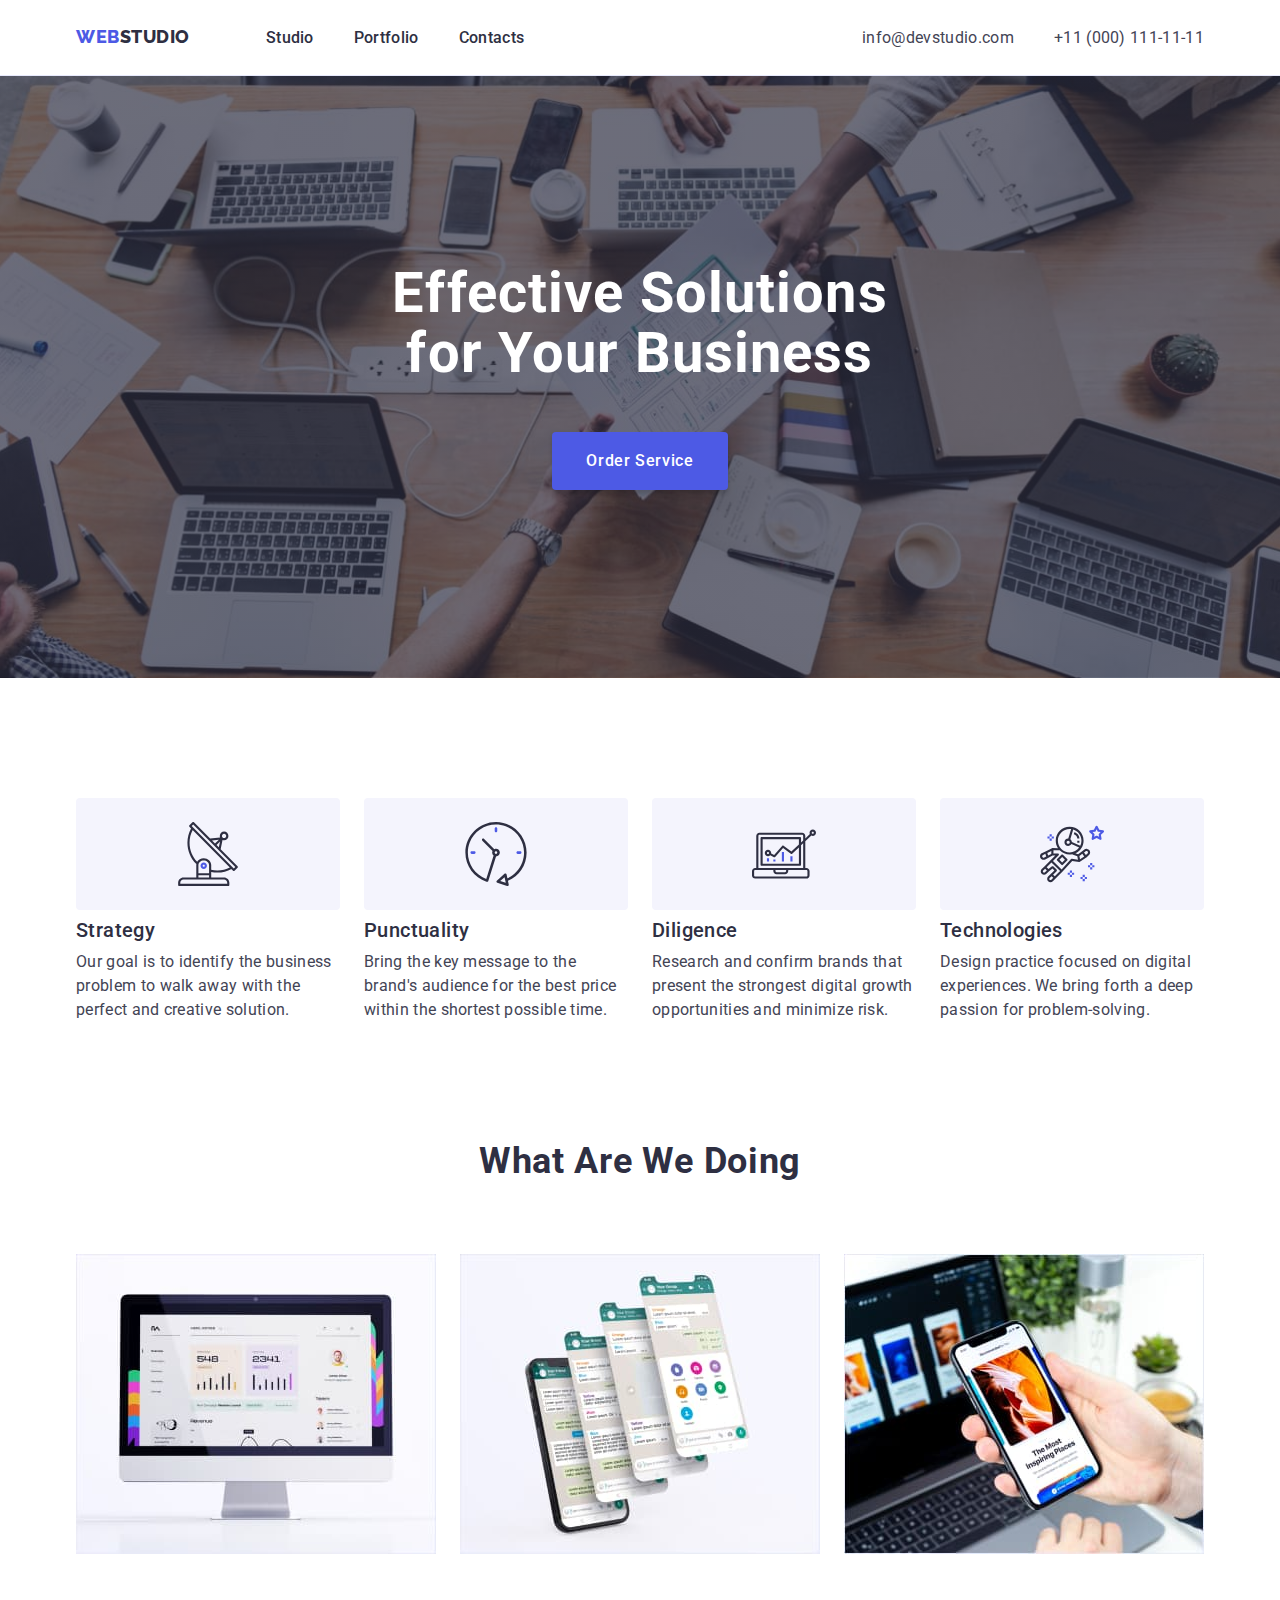
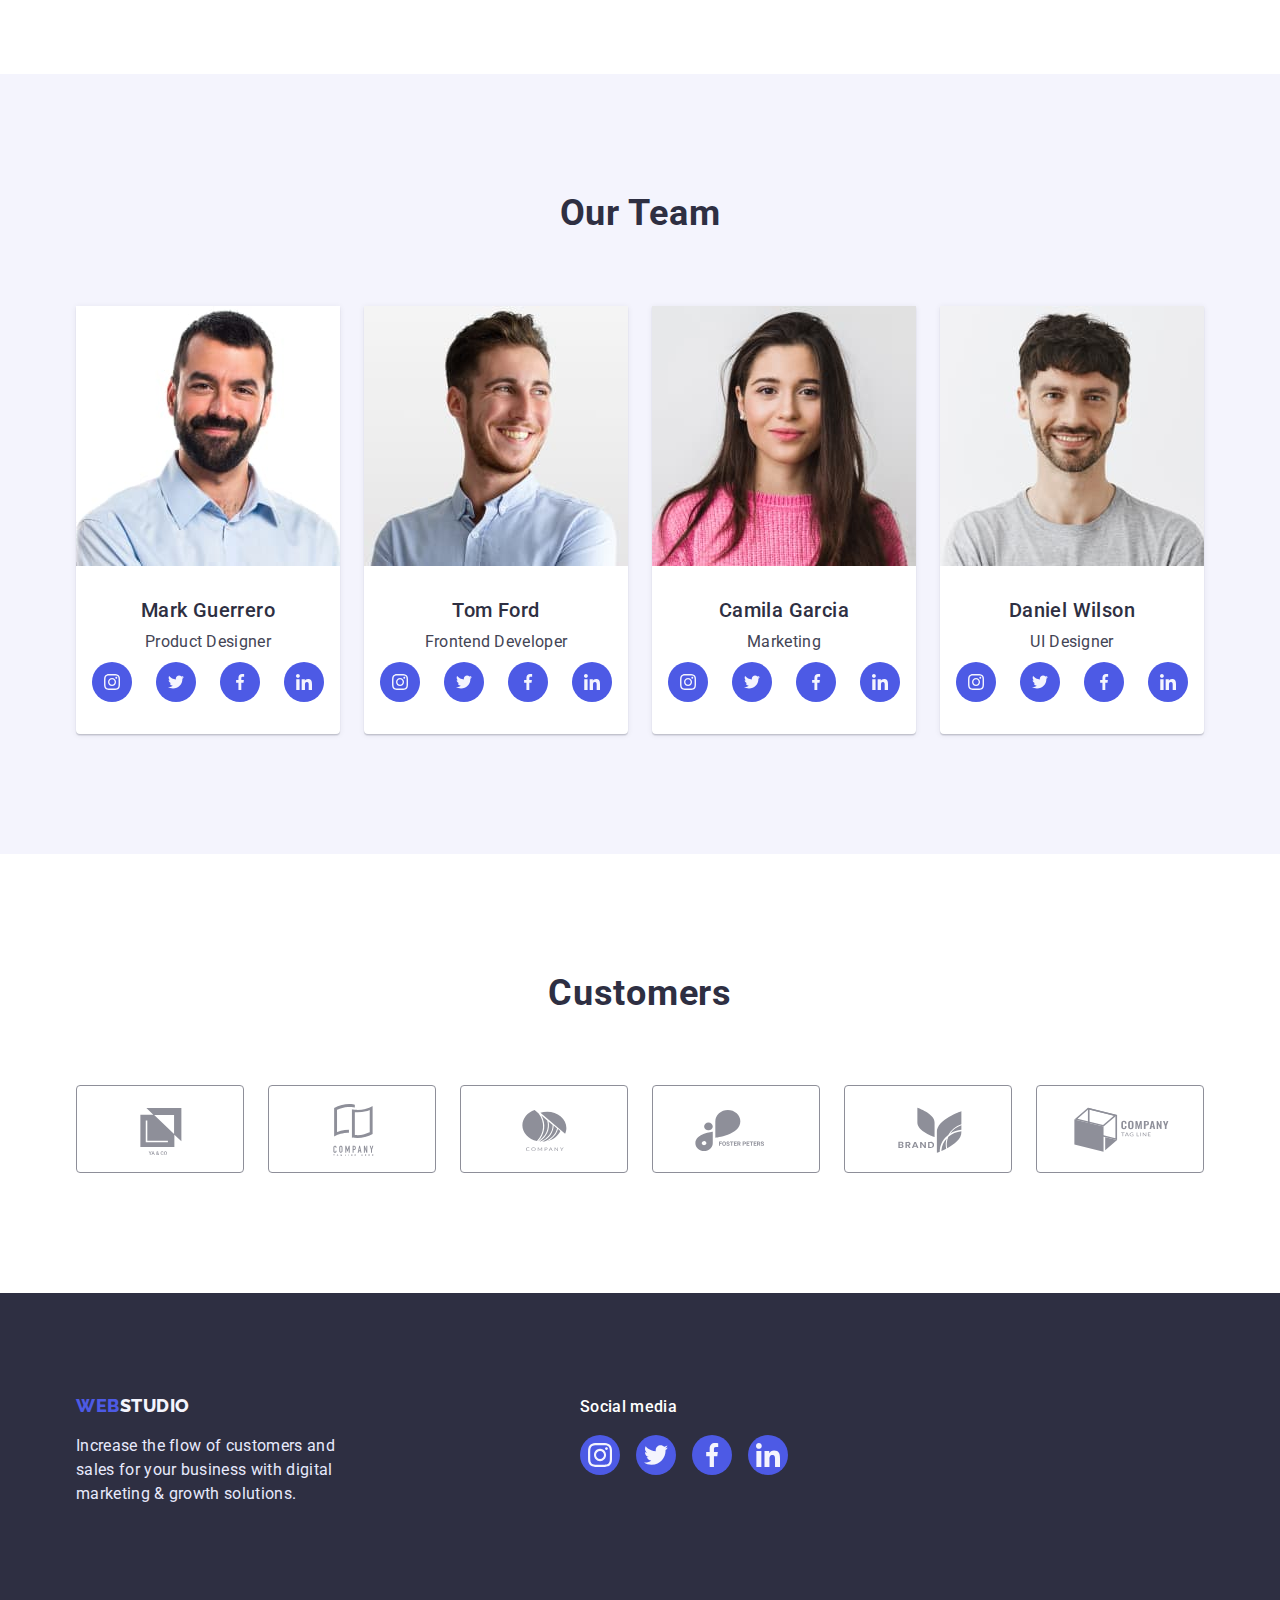
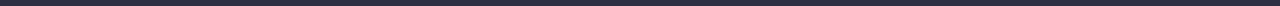
==== index.html @ 76aab084 "hw5" ====
<!DOCTYPE html>
<html lang="en">
  <head>
    <meta charset="UTF-8" />
    <meta http-equiv="X-UA-Compatible" content="IE=edge" />
    <meta name="viewport" content="width=device-width, initial-scale=1.0" />
    <title>WebStudio</title>
    <link rel="preconnect" href="https://fonts.googleapis.com" />
    <link rel="preconnect" href="https://fonts.gstatic.com" crossorigin />
    <link
      href="https://fonts.googleapis.com/css2?family=Raleway:wght@800&family=Roboto:wght@400;500;700&display=swap"
      rel="stylesheet"
    />
    <link
      rel="stylesheet"
      href="https://cdn.jsdelivr.net/npm/modern-normalize@1.1.0/modern-normalize.css"
    />
    <link rel="stylesheet" href="./css/styles.css" />
  </head>
  <body>
    <!--HEADER-->

    <header class="page-header">
      <div class="container page-header-container">
        <nav class="navigation">
          <a class="logo logo-header link" href="./index.html"
            >WEB<span class="header-part-word">Studio</span>
          </a>
          <ul class="menu list">
            <li class="menu-item">
              <a class="menu-link link" href="./index.html">Studio</a>
            </li>
            <li class="menu-item">
              <a class="menu-link link" href="./portfolio.html">Portfolio</a>
            </li>
            <li class="menu-item">
              <a class="menu-link link" href="">Contacts</a>
            </li>
          </ul>
          <!--Navigation-->
        </nav>
        <address class="communication-methods">
          <ul class="menu list">
            <li class="mail-number">
              <a class="link contacts" href="mailto:info@devstudio.com"
                >info@devstudio.com</a
              >
            </li>
            <li class="mail-number">
              <a class="link contacts" href="tel:+110001111111"
                >+11 (000) 111-11-11</a
              >
            </li>
          </ul>
        </address>
      </div>
    </header>
    <!--===========HERO============-->
    <main>
      <section class="hero">
        <div class="container div-hero">
          <h1 class="section-name">
            Effective Solutions <br />
            for Your Business
          </h1>
          <button class="modal-btn" type="button">Order Service</button>
        </div>
      </section>
      <!--==========2-SECTION======-->
      <section class="section-list-best section-second">
        <div class="container">
          <h2 class="h-second-section" hidden>Strategy</h2>
          <ul class="list list-of-benefits">
            <li class="text-benefit">
              <div class="background-benefit">
                <svg width="64" height="64">
                  <use href="./images/icons.svg#icon-antenna"></use>
                </svg>
              </div>
              <h3 class="section-subtitle">Strategy</h3>
              <p class="text-section-subtitle">
                Our goal is to identify the business problem to walk away with
                the perfect and creative solution.
              </p>
            </li>
            <li class="text-benefit">
              <div class="background-benefit">
                <svg width="64" height="64">
                  <use href="./images/icons.svg#icon-clock"></use>
                </svg>
              </div>
              <h3 class="section-subtitle">Punctuality</h3>
              <p class="text-section-subtitle">
                Bring the key message to the brand's audience for the best price
                within the shortest possible time.
              </p>
            </li>
            <li class="text-benefit">
              <div class="background-benefit">
                <svg width="64" height="64">
                  <use href="./images/icons.svg#icon-diagram"></use>
                </svg>
              </div>
              <h3 class="section-subtitle">Diligence</h3>
              <p class="text-section-subtitle">
                Research and confirm brands that present the strongest digital
                growth opportunities and minimize risk.
              </p>
            </li>
            <li class="text-benefit">
              <div class="background-benefit">
                <svg width="64" height="64">
                  <use href="./images/icons.svg#icon-astronaut"></use>
                </svg>
              </div>
              <h3 class="section-subtitle">Technologies</h3>
              <p class="text-section-subtitle">
                Design practice focused on digital experiences. We bring forth a
                deep passion for problem-solving.
              </p>
            </li>
          </ul>
        </div>
      </section>
      <!--=3 section What are we doing===-->
      <section class="section-list-gobs section">
        <div class="container">
          <h2 class="section-title">What are we doing</h2>
          <ul class="list work-examples">
            <li class="exmpl-work-picture">
              <img
                src="./images/computer.jpg"
                alt="website development"
                width="360"
                height="300"
              />
            </li>
            <li class="exmpl-work-picture">
              <img
                src="./images/telefone.jpg"
                alt="application creation"
                width="360"
                height="300"
              />
            </li>
            <li class="exmpl-work-picture">
              <img
                src="./images/laptop.jpg"
                alt="adaptive layout"
                width="360"
                height="300"
              />
            </li>
          </ul>
        </div>
      </section>
      <!-- <--4 section-->
      <section class="section-list-team section">
        <div class="container">
          <h2 class="section-title">Our Team</h2>
          <ul class="list employees-cards">
            <li class="links-fourth-section employee-card">
              <img
                src="./images/fotomark.jpg"
                alt="Mark Guerrero Product Designer"
                width="264"
                height="260"
              />
              <div class="name-vacancy-employee">
                <h3 class="web-studioworker">Mark Guerrero</h3>
                <p class="web-studioworker-speciality">Product Designer</p>
                <ul class="employee-soc-lict soc-list list">
                  <li class="emploee-soc-item">
                    <a class="emploee-soc-link" href="">
                      <svg width="16" height="16" class="soc-icon">
                        <use href="./images/icons.svg#icon-instagram"></use>
                      </svg>
                    </a>
                  </li>
                  <li class="emploee-soc-item">
                    <a class="emploee-soc-link" href="">
                      <svg width="16" height="16" class="soc-icon">
                        <use href="./images/icons.svg#icon-twitter"></use>
                      </svg>
                    </a>
                  </li>
                  <li class="emploee-soc-item">
                    <a class="emploee-soc-link" href="">
                      <svg width="16" height="16" class="soc-icon">
                        <use href="./images/icons.svg#icon-facebook"></use>
                      </svg>
                    </a>
                  </li>
                  <li class="emploee-soc-item">
                    <a class="emploee-soc-link" href="">
                      <svg width="16" height="16" class="soc-icon">
                        <use href="./images/icons.svg#icon-linkedin"></use>
                      </svg>
                    </a>
                  </li>
                </ul>
              </div>
            </li>
            <li class="links-fourth-section employee-card">
              <img
                src="./images/fototom.jpg"
                alt="Tom Ford Frontend Developer"
                width="264"
                height="260"
              />
              <div class="name-vacancy-employee">
                <h3 class="web-studioworker">Tom Ford</h3>
                <p class="web-studioworker-speciality">Frontend Developer</p>
                <ul class="employee-soc-lict soc-list list">
                  <li class="emploee-soc-item">
                    <a class="emploee-soc-link" href="">
                      <svg width="16" height="16" class="soc-icon">
                        <use href="./images/icons.svg#icon-instagram"></use>
                      </svg>
                    </a>
                  </li>
                  <li class="emploee-soc-item">
                    <a class="emploee-soc-link" href="">
                      <svg width="16" height="16" class="soc-icon">
                        <use href="./images/icons.svg#icon-twitter"></use>
                      </svg>
                    </a>
                  </li>
                  <li class="emploee-soc-item">
                    <a class="emploee-soc-link" href="">
                      <svg width="16" height="16" class="soc-icon">
                        <use href="./images/icons.svg#icon-facebook"></use>
                      </svg>
                    </a>
                  </li>
                  <li class="emploee-soc-item">
                    <a class="emploee-soc-link" href="">
                      <svg width="16" height="16" class="soc-icon">
                        <use href="./images/icons.svg#icon-linkedin"></use>
                      </svg>
                    </a>
                  </li>
                </ul>
              </div>
            </li>
            <li class="links-fourth-section employee-card">
              <img
                src="./images/fotocamila.jpg"
                alt="Camila Garcia Marketing"
                width="264"
                height="260"
              />
              <div class="name-vacancy-employee">
                <h3 class="web-studioworker">Camila Garcia</h3>
                <p class="web-studioworker-speciality">Marketing</p>
                <ul class="employee-soc-lict soc-list list">
                  <li class="emploee-soc-item">
                    <a class="emploee-soc-link" href="">
                      <svg width="16" height="16" class="soc-icon">
                        <use href="./images/icons.svg#icon-instagram"></use>
                      </svg>
                    </a>
                  </li>
                  <li class="emploee-soc-item">
                    <a class="emploee-soc-link" href="">
                      <svg width="16" height="16" class="soc-icon">
                        <use href="./images/icons.svg#icon-twitter"></use>
                      </svg>
                    </a>
                  </li>
                  <li class="emploee-soc-item">
                    <a class="emploee-soc-link" href="">
                      <svg width="16" height="16" class="soc-icon">
                        <use href="./images/icons.svg#icon-facebook"></use>
                      </svg>
                    </a>
                  </li>
                  <li class="emploee-soc-item">
                    <a class="emploee-soc-link" href="">
                      <svg width="16" height="16" class="soc-icon">
                        <use href="./images/icons.svg#icon-linkedin"></use>
                      </svg>
                    </a>
                  </li>
                </ul>
              </div>
            </li>
            <li class="links-fourth-section employee-card">
              <img
                src="./images/fotodaniel.jpg"
                alt="Daniel Wilson UI Designer"
                width="264"
                height="260"
              />
              <div class="name-vacancy-employee">
                <h3 class="web-studioworker">Daniel Wilson</h3>
                <p class="web-studioworker-speciality">UI Designer</p>
                <ul class="employee-soc-lict soc-list list">
                  <li class="emploee-soc-item">
                    <a class="emploee-soc-link" href="">
                      <svg width="16" height="16" class="soc-icon">
                        <use href="./images/icons.svg#icon-instagram"></use>
                      </svg>
                    </a>
                  </li>
                  <li class="emploee-soc-item">
                    <a class="emploee-soc-link" href="">
                      <svg width="16" height="16" class="soc-icon">
                        <use href="./images/icons.svg#icon-twitter"></use>
                      </svg>
                    </a>
                  </li>
                  <li class="emploee-soc-item">
                    <a class="emploee-soc-link" href="">
                      <svg width="16" height="16" class="soc-icon">
                        <use href="./images/icons.svg#icon-facebook"></use>
                      </svg>
                    </a>
                  </li>
                  <li class="emploee-soc-item">
                    <a class="emploee-soc-link" href="">
                      <svg width="16" height="16" class="soc-icon">
                        <use href="./images/icons.svg#icon-linkedin"></use>
                      </svg>
                    </a>
                  </li>
                </ul>
              </div>
            </li>
          </ul>
        </div>
      </section>
      <section class="customers">
        <div class="container">
          <h2 class="caption-customers">Customers</h2>
          <ul class="icons-customers list">
            <li class="roster-li">
              <a class="reference-customers" href="">
                <svg width="104" height="56" class="icons-svg">
                  <use href="./images/icons.svg#icon-yaco"></use>
                </svg>
              </a>
            </li>
            <li class="roster-li">
              <a class="reference-customers" href="">
                <svg width="104" height="56" class="icons-svg">
                  <use href="./images/icons.svg#icon-tagline-h"></use>
                </svg>
              </a>
            </li>
            <li class="roster-li">
              <a class="reference-customers" href="">
                <svg width="104" height="56" class="icons-svg">
                  <use href="./images/icons.svg#icon-company"></use>
                </svg>
              </a>
            </li>
            <li class="roster-li">
              <a class="reference-customers" href="">
                <svg width="104" height="56" class="icons-svg">
                  <use href="./images/icons.svg#icon-foster-peters"></use>
                </svg>
              </a>
            </li>
            <li class="roster-li">
              <a class="reference-customers" href="">
                <svg width="104" height="56" class="icons-svg">
                  <use href="./images/icons.svg#icon-brend"></use>
                </svg>
              </a>
            </li>
            <li class="roster-li">
              <a class="reference-customers" href="">
                <svg width="104" height="56" class="icons-svg">
                  <use href="./images/icons.svg#icon-teg-line"></use>
                </svg>
              </a>
            </li>
          </ul>
        </div>
      </section>
    </main>
    <footer class="footer">
      <div class="container cointeiner-flex">
        <div class="first-div-footer">
          <a class="logo link logo-footer" href="./index.html"
            >WEB<span class="footer-part-word">Studio</span>
          </a>
          <p class="paragraph-footer">
            Increase the flow of customers and sales for your business with
            digital marketing & growth solutions.
          </p>
        </div>
        <div class="div-soc-footer">
          <p class="soc-media-headline">Social media</p>
          <ul class="soc-list-footer list">
            <li class="soc-icon-footer">
              <a class="soc-link-footer" href="">
                <svg width="24" height="24" class="footer-items-soc">
                  <use href="./images/icons.svg#icon-instagram"></use>
                </svg>
              </a>
            </li>
            <li class="soc-icon-footer">
              <a class="soc-link-footer" href="">
                <svg width="24" height="24" class="footer-items-soc">
                  <use href="./images/icons.svg#icon-twitter"></use>
                </svg>
              </a>
            </li>
            <li class="soc-icon-footer">
              <a class="soc-link-footer" href="">
                <svg width="24" height="24" class="footer-items-soc">
                  <use href="./images/icons.svg#icon-facebook"></use>
                </svg>
              </a>
            </li>
            <li class="soc-icon-footer">
              <a class="soc-link-footer" href="">
                <svg width="24" height="24" class="footer-items-soc">
                  <use href="./images/icons.svg#icon-linkedin"></use>
                </svg>
              </a>
            </li>
          </ul>
        </div>
      </div>
    </footer>
  </body>
</html>
---- css/styles.css ----
:root {
  --font-color: #4d5ae5;
  --color-menu: #2e2f42;
  --color-nav-links: #434455;
  --color-white: #ffffff;
  --color-blue: #404bbf;
  --color-grey: #8e8f99;
  --white-grey: #f4f4fd;
  --primary-font: "Roboto", sans-serif;
  --secondary-font: "Raleway", sans-serif;
}
.list {
  list-style: none;
}
.link {
  text-decoration: none;
}
body {
  font-family: var(--primary-font);
  color: var(--color-nav-links);
  background-color: var(--color-white);
}
.section {
  padding-top: 120px;
  padding-bottom: 120px;
}
.section-second {
  padding-top: 120px;
}

h1,
h2,
h3,
h4,
h5,
h6,
p {
  margin-top: 0;
  margin-bottom: 0;
}
ul,
ol {
  margin-top: 0;
  margin-bottom: 0;
  padding-left: 0;
}
img {
  display: block;
}
.container {
  width: 1158px;
  margin-left: auto;
  margin-right: auto;
  padding-left: 15px;
  padding-right: 15px;
}
/*=======HEADER =============*/
.page-header {
  padding-top: 25.5px;
  padding-bottom: 25.5px;
  border-bottom: 1px solid #e7e9fc;
  box-shadow: 0px 2px 1px rgba(46, 47, 66, 0.08),
    0px 1px 1px rgba(46, 47, 66, 0.16), 0px 1px 6px rgba(46, 47, 66, 0.08);
}
.page-header-container {
  display: flex;
}

.navigation {
  display: flex;
}
.menu {
  display: flex;
  align-items: center;
}
.menu-item:not(:last-child) {
  margin-right: 40px;
}

.logo {
  font-family: var(--secondary-font);
  font-weight: 800;
  font-size: 18px;
  line-height: 1.17;
  letter-spacing: 0.03em;
  text-transform: uppercase;
  color: var(--font-color);
}
.logo-header {
  margin-right: 76px;
}
.header-part-word {
  font-family: var(--secondary-font);
  font-weight: 800;
  font-size: 18px;
  line-height: 1.17;
  letter-spacing: 0.03em;
  text-transform: uppercase;

  color: var(--color-menu);
}

.menu-link {
  font-weight: 500;
  font-size: 16px;
  line-height: 1.5;
  letter-spacing: 0.02em;

  color: var(--color-menu);
}
.menu-link:hover,
.menu-link:focus {
  color: var(--color-blue);
}
.mail-number:not(:last-child) {
  margin-right: 40px;
}
.communication-methods {
  font-style: normal;
  margin-left: auto;
}
.contacts {
  font-weight: 400;
  font-size: 16px;
  line-height: 1.5;
  letter-spacing: 0.02em;
  color: var(--color-nav-links);
}
.contacts:hover,
.contacts:focus {
  color: var(--color-blue);
}

/*=== HERO 1 PAGE=== */
.hero {
  background-color: var(--color-menu);
  padding-top: 188px;
  padding-bottom: 188px;
  background-image: linear-gradient(
      rgba(46, 47, 66, 0.7),
      rgba(46, 47, 66, 0.7)
    ),
    url("../images/people-office.jpg");
  background-repeat: no-repeat;
  background-size: cover;
  background-position: center;
  max-width: 1440px;
  margin: auto;
}

.section-name {
  font-weight: 700;
  font-size: 56px;
  line-height: 1.07;
  text-align: center;
  letter-spacing: 0.02em;

  color: var(--color-white);
  margin-bottom: 48px;
}
.modal-btn {
  font-family: var(--primary-font);
  font-weight: 500;
  font-size: 16px;
  line-height: 1.5;
  letter-spacing: 0.04em;
  cursor: pointer;
  margin-left: auto;
  margin-right: auto;
  display: flex;

  color: var(--color-white);
  background-color: var(--font-color);
  border-color: transparent;

  border-radius: 4px;
  padding-top: 15px;
  padding-bottom: 15px;
  padding-left: 32px;
  padding-right: 32px;
  box-shadow: 0px 4px 4px rgba(0, 0, 0, 0.15);
}
.modal-btn:hover,
.modal-btn:focus {
  background-color: var(--color-blue);
}

.section-subtitle {
  font-weight: 500;
  font-size: 20px;
  line-height: 1.2;
  letter-spacing: 0.02em;

  color: var(--color-menu);
}
.text-section-subtitle {
  font-size: 16px;
  line-height: 1.5;
  letter-spacing: 0.02em;
}
/*=============Second section ===========*/
.list-of-benefits {
  display: flex;
}
.visually-hidden {
  position: absolute;
  width: 1px;
  height: 1px;
  margin: -1px;
  border: 0;
  padding: 0;
  white-space: nowrap;
  clip-path: inset(100%);
  clip: rect(0 0 0 0);
  overflow: hidden;
}

.text-benefit:not(:last-child) {
  margin-right: 24px;
}
.text-benefit {
  flex-basis: 264.5px;
}
.section-subtitle {
  margin-bottom: 8px;
}
.background-benefit {
  height: 112px;
  background: #f4f4fd;
  border-radius: 4px;
  margin-bottom: 8px;
  display: flex;
  justify-content: center;
  align-items: center;
}

/*3 section What are we doing*/
.work-examples {
  display: flex;
  flex-wrap: wrap;
}
.exmpl-work-picture:not(:nth-child(3n)) {
  margin-right: 24px;
}

/*COMPONENS FOR 2 SECTOIN TITLE: What are we doing and Our team*/

.section-title {
  font-weight: 700;
  font-size: 36px;
  line-height: 1.11;
  text-align: center;
  letter-spacing: 0.02em;
  text-transform: capitalize;
  margin-bottom: 72px;

  color: var(--color-menu);
}
/*COMPONENS 1 h for section Our team*/
.web-studioworker {
  font-weight: 500;
  font-size: 20px;
  line-height: 1.2;
  text-align: center;
  letter-spacing: 0.02em;

  color: var(--color-menu);
  margin-bottom: 8px;
}
/*1 SECTION heading */
.web-studioworker-speciality {
  font-weight: 400;
  font-size: 16px;
  line-height: 1.5;
  text-align: center;
  letter-spacing: 0.02em;
  margin-bottom: 8px;
}
/*==========4 SECTION OUR TEAM====================== */
.section-list-team {
  background-color: #f4f4fd;
}
.employees-cards {
  display: flex;
  flex-wrap: wrap;
}
.employee-card:not(:nth-child(4n)) {
  margin-right: 24px;
}
.employee-card {
  box-shadow: 0px 1px 6px rgba(46, 47, 66, 0.08),
    0px 1px 1px rgba(46, 47, 66, 0.16), 0px 2px 1px rgba(46, 47, 66, 0.08);
}
.links-fourth-section {
  background-color: var(--color-white);
  border-radius: 0px 0px 4px 4px;
}

.name-vacancy-employee {
  padding-top: 32px;
  padding-bottom: 32px;
}
.employee-soc-lict {
  display: flex;
  justify-content: center;
  gap: 24px;
}
.emploee-soc-item {
  width: 40px;
  height: 40px;
}
.soc-icon {
  fill: #f4f4fd;
}
.emploee-soc-link {
  width: 100%;
  height: 100%;
  border-radius: 50%;
  background-color: var(--font-color);
  display: flex;
  align-items: center;
  justify-content: center;
}
.emploee-soc-link:hover,
.emploee-soc-link:focus {
  background-color: var(--color-blue);
}
/*=====================SECTION CUSTOMERS===================================*/
.customers {
  padding-top: 120px;
  padding-bottom: 120px;
}
.caption-customers {
  font-family: var(--primary-font);
  font-style: normal;
  font-weight: 700;
  font-size: 36px;
  line-height: 1.1;
  text-align: center;
  letter-spacing: 0.02em;
  color: var(--color-menu);
  margin-bottom: 72px;
}

.roster-li {
  width: 168px;
  height: 88px;
  width: calc((100% - 120px) / 6);
}
.icons-svg {
  width: 104px;
  height: 56px;

  fill: currentColor;
}
.icons-customers {
  display: flex;
  justify-content: center;
  gap: 24px;
}
.reference-customers:hover,
.reference-customers:focus {
  border: 1px solid var(--color-blue);
  color: var(--color-blue);
}
.reference-customers:focus {
  outline: none;
}
.reference-customers:hover .icons-svg,
.reference-customers:focus .icons-svg {
  fill: var(--color-blue);
}

.reference-customers {
  border: 1px solid var(--color-grey);
  color: var(--color-grey);
  border-radius: 4px;
  display: flex;
  justify-content: center;
  align-items: center;
  height: 100%;
}

/*============SECTION HERO 2 PAGE=================*/

.filter-btn {
  font-family: var(--primary-font);
  font-weight: 500;
  font-size: 16px;
  line-height: 1.5;
  letter-spacing: 0.04em;

  color: var(--font-color);
  background-color: var(--white-grey);
  border: 1px solid #e7e9fc;
  border-radius: 4px;
  cursor: pointer;
}
.filter-btn:hover,
.filter-btn:focus {
  color: var(--color-white);
  background-color: var(--color-blue);
  border-color: transparent;
  box-shadow: 0px 3px 1px rgba(0, 0, 0, 0.1), 0px 2px 1px rgba(0, 0, 0, 0.08),
    0px 2px 2px rgba(0, 0, 0, 0.12);
}
.filter-btn {
  padding-left: 24px;
  padding-right: 24px;
  padding-top: 12px;
  padding-bottom: 12px;
}
.menu-sections {
  display: flex;
  margin-bottom: 72px;
  justify-content: center;
}
.btn-portfolio:not(:last-child) {
  margin-right: 24px;
}
.links-img-works {
  display: block;
}
.links-img-works:hover,
.links-img-works:focus {
  box-shadow: 0px 1px 6px rgba(46, 47, 66, 0.08),
    0px 1px 1px rgba(46, 47, 66, 0.16), 0px 2px 1px rgba(46, 47, 66, 0.08);
}

/*================Subheadings of the second section====================*/
.nav-types-work {
  font-weight: 500;
  font-size: 20px;
  line-height: 1.2;
  letter-spacing: 0.02em;
  margin-bottom: 8px;
  color: var(--color-menu);
}
.section-subtitle {
  margin-bottom: 8px;
}

/*PARAGRAPHS SUPHEADINGS*/
.text-supnav {
  font-size: 16px;
  line-height: 1.5;
  letter-spacing: 0.02em;
  color: var(--color-nav-links);
}
.portfolio-img {
  display: flex;
  flex-wrap: wrap;
}

.portfolio-img {
  display: flex;
  flex-wrap: wrap;
  row-gap: 48px;
  column-gap: 24px;
}
.typical-examples-work {
  border-left: 1px solid #e7e9fc;
  border-right: 1px solid #e7e9fc;
  border-bottom: 1px solid #e7e9fc;
  padding: 32px 16px;
}
.section-portfolio {
  padding-top: 96px;
  padding-bottom: 120px;
}

/*FOOTER*/
.cointeiner-flex {
  display: flex;
  align-items: baseline;
}
.footer {
  background-color: var(--color-menu);
}
.first-div-footer {
  margin-right: 120px;
}
.div-soc-footer {
  margin-left: 120px;
}
.footer-part-word {
  font-family: var(--secondary-font);
  font-weight: 800;
  font-size: 18px;
  line-height: 1.17;
  letter-spacing: 0.03em;
  color: #f4f4fd;
}
.footer {
  padding-top: 101.5px;
  padding-bottom: 100px;
}
.paragraph-footer {
  font-weight: 400;
  font-size: 16px;
  line-height: 1.5;
  letter-spacing: 0.02em;
  color: #e7e9fc;
  margin-top: 17.5px;
  width: 264px;
  height: 72px;
}

.soc-media-headline {
  font-weight: 500;
  font-size: 16px;
  color: var(--color-white);
  line-height: 1.5;
  margin-bottom: 16px;
  letter-spacing: 0.02em;
}
.soc-list-footer {
  display: flex;
  justify-content: center;

  gap: 16px;
}
.footer-items-soc {
  fill: var(--white-grey);
}
.soc-icon-footer {
  width: 40px;
  height: 40px;
}
.soc-link-footer {
  display: flex;
  width: 100%;
  height: 100%;
  border-radius: 50%;
  background-color: var(--font-color);
  display: flex;
  align-items: center;
  justify-content: center;
}
.soc-link-footer:hover,
.soc-link-footer:focus {
  background-color: #31d0aa;
}
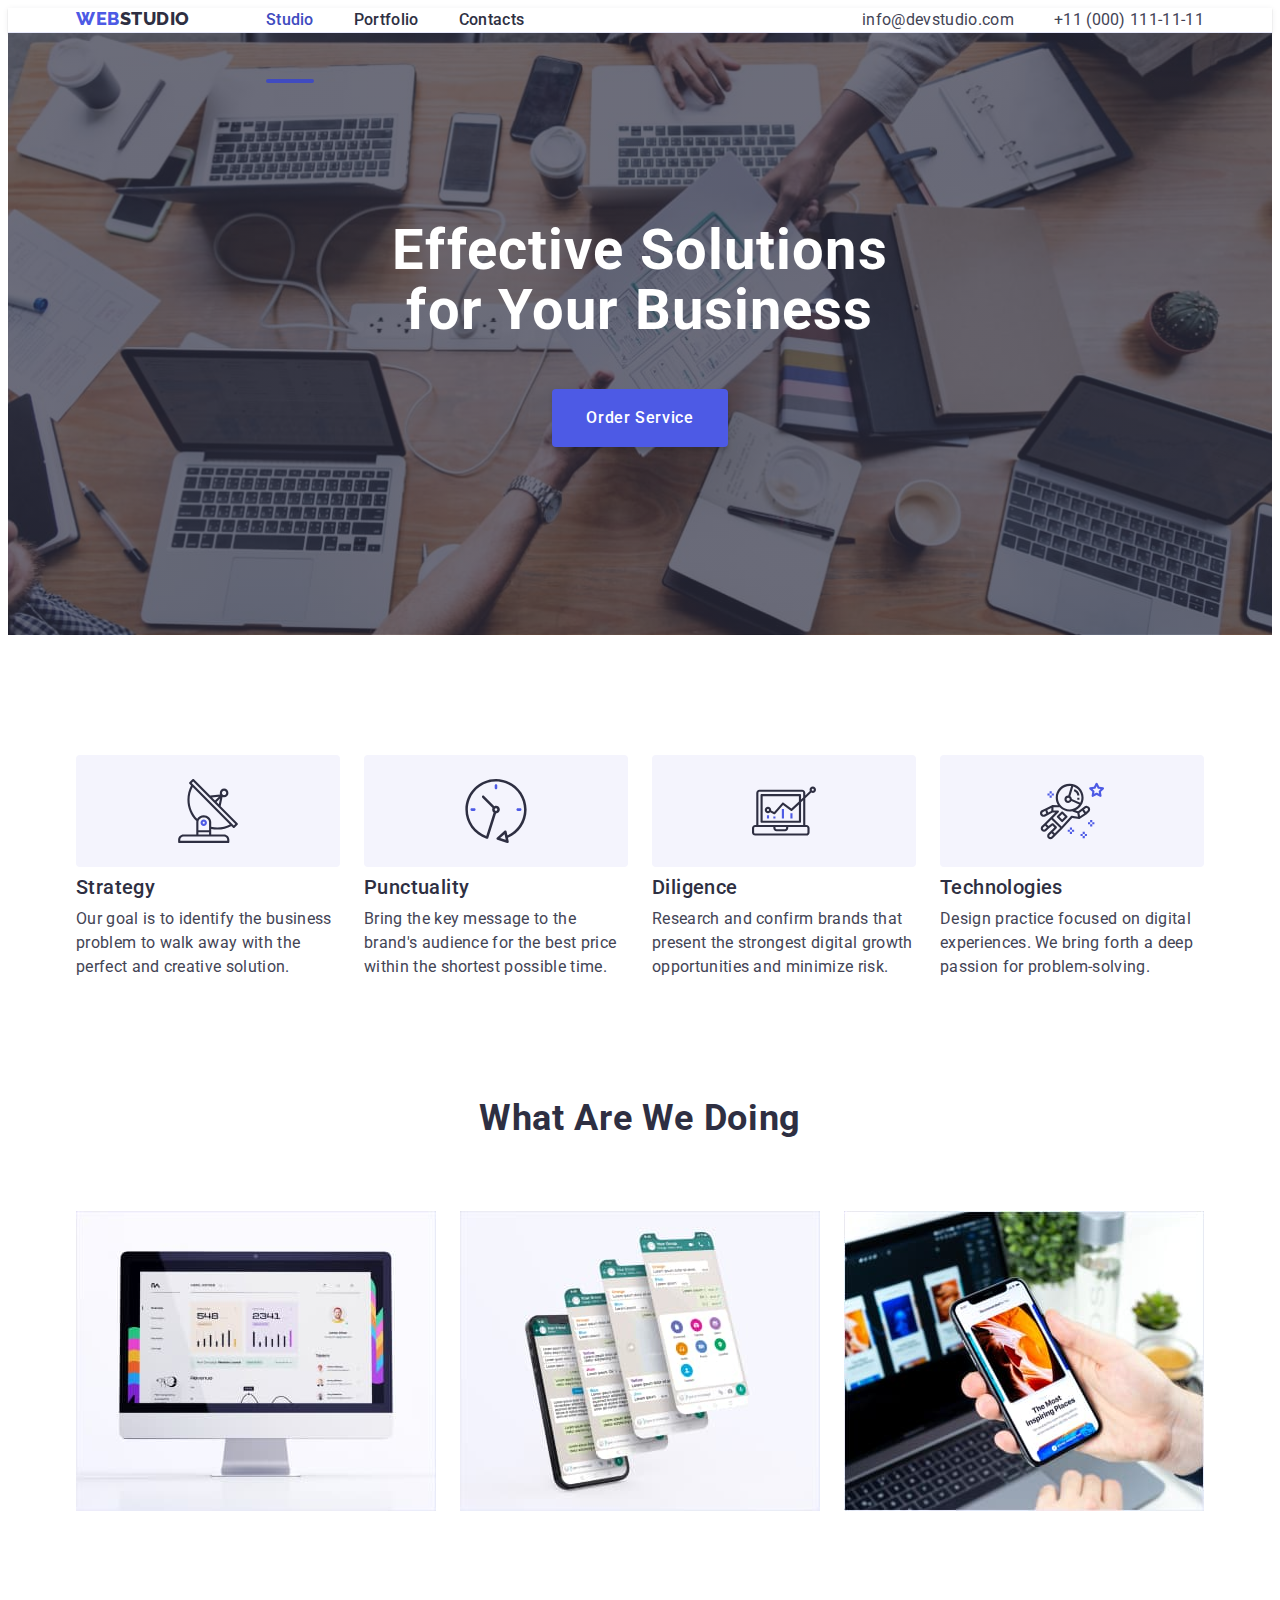
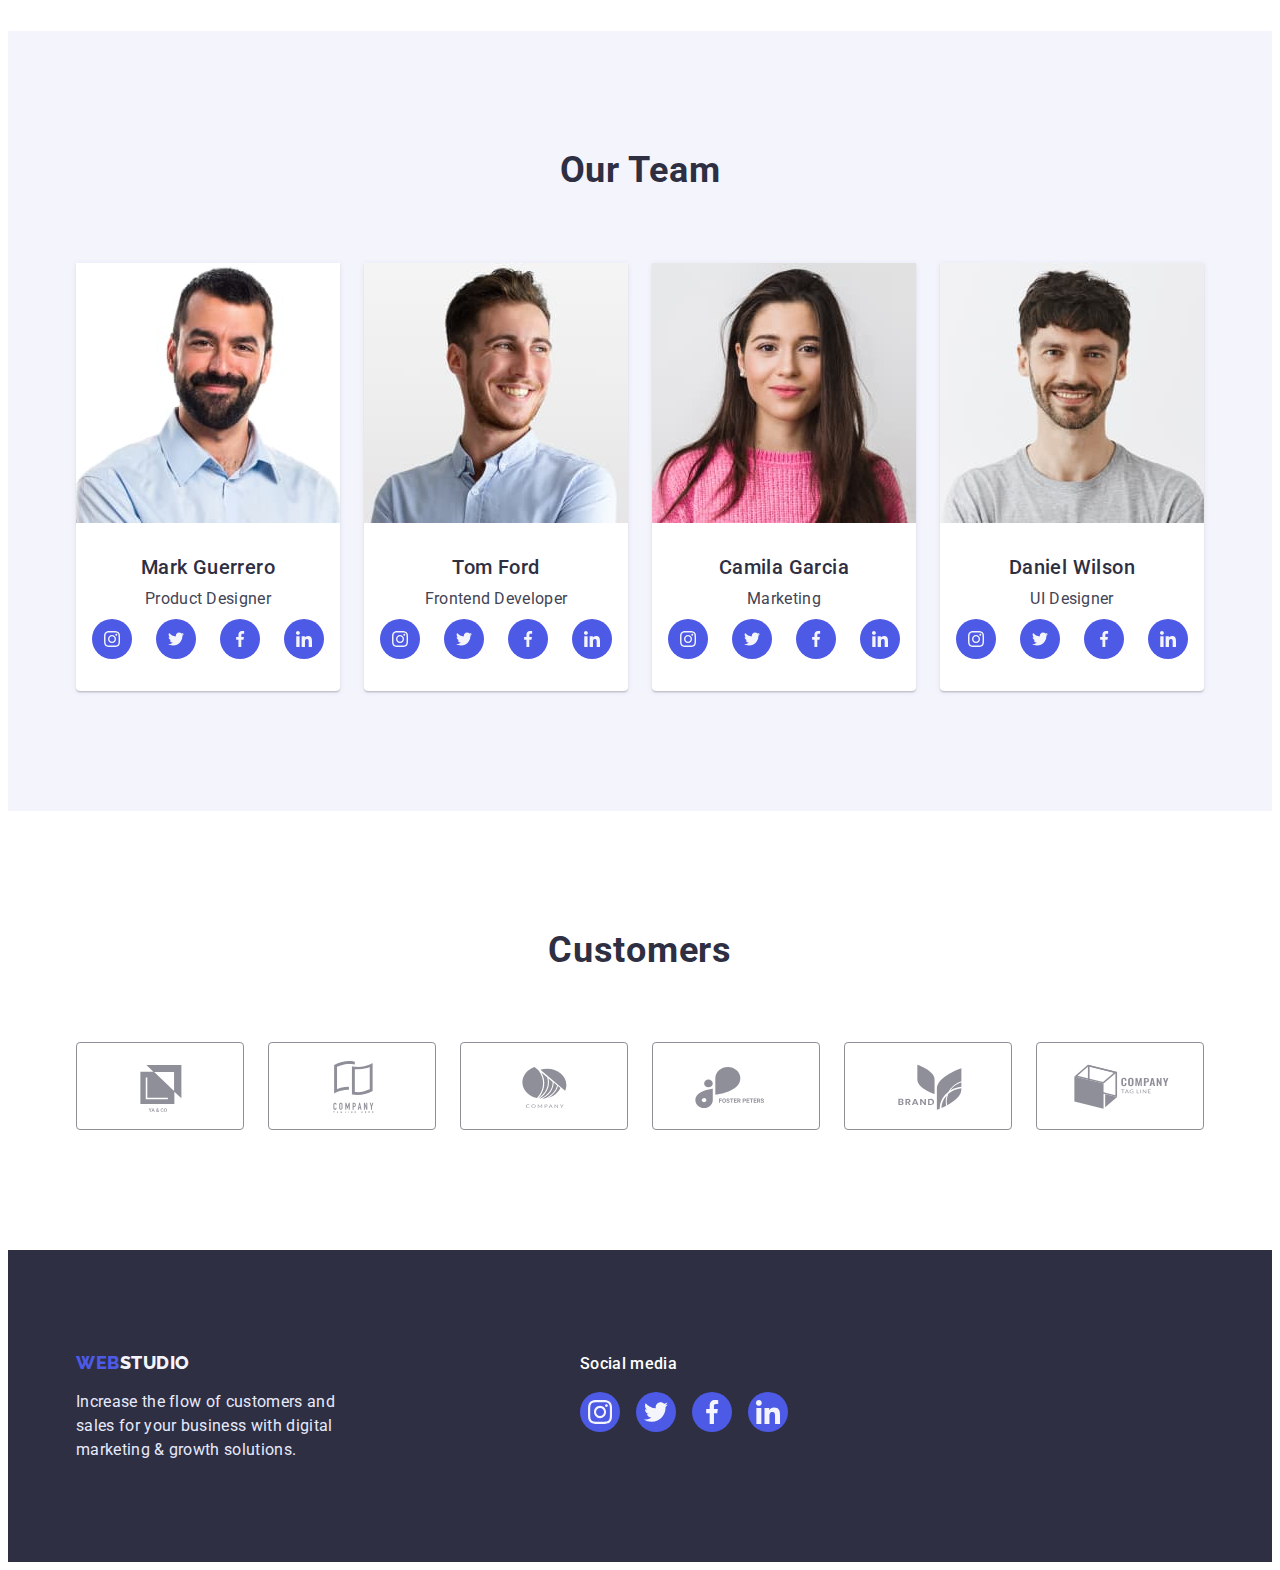
==== commit 4af84b31: "5" ====
--- a/index.html
+++ b/index.html
@@ -14,6 +14,9 @@
     <link
       rel="stylesheet"
       href="https://cdn.jsdelivr.net/npm/modern-normalize@1.1.0/modern-normalize.css"
+      integrity="sha512-wpPYUAdjBVSE4KJnH1VR1HeZfpl1ub8YT/NKx4PuQ5NmX2tKuGu6U/JRp5y+Y8XG2tV+wKQpNHVUX03MfMFn9Q=="
+      crossorigin="anonymous"
+      referrerpolicy="no-referrer"
     />
     <link rel="stylesheet" href="./css/styles.css" />
   </head>
@@ -28,10 +31,10 @@
           </a>
           <ul class="menu list">
             <li class="menu-item">
-              <a class="menu-link link" href="./index.html">Studio</a>
+              <a class="menu-link link decor-line" href="./index.html">Studio</a>
             </li>
             <li class="menu-item">
-              <a class="menu-link link" href="./portfolio.html">Portfolio</a>
+              <a class="menu-link link " href="./portfolio.html">Portfolio</a>
             </li>
             <li class="menu-item">
               <a class="menu-link link" href="">Contacts</a>
@@ -426,5 +429,6 @@
         </div>
       </div>
     </footer>
+    <script src="./js/modal.js"></script>
   </body>
 </html>
--- a/css/styles.css
+++ b/css/styles.css
@@ -28,6 +28,12 @@
   padding-top: 120px;
 }
 
+*,
+*::before,
+*::after {
+  box-sizing: border-box;
+}
+
 h1,
 h2,
 h3,
@@ -56,8 +62,7 @@
 }
 /*=======HEADER =============*/
 .page-header {
-  padding-top: 25.5px;
-  padding-bottom: 25.5px;
+ 
   border-bottom: 1px solid #e7e9fc;
   box-shadow: 0px 2px 1px rgba(46, 47, 66, 0.08),
     0px 1px 1px rgba(46, 47, 66, 0.16), 0px 1px 6px rgba(46, 47, 66, 0.08);
@@ -105,8 +110,24 @@
   font-size: 16px;
   line-height: 1.5;
   letter-spacing: 0.02em;
-
-  color: var(--color-menu);
+  color: var(--color-menu);
+  position: relative;
+
+  transition: color 250ms cubic-bezier(0.4, 0, 0.2, 1);
+}
+.decor-line {
+  color: var(--color-blue);
+}
+.decor-line::after {
+  content: "";
+  position: absolute;
+  width: 100%;
+  height: 4px;
+  left: 0px;
+  top: 69px;
+
+  background: var(--color-blue);
+  border-radius: 2px;
 }
 .menu-link:hover,
 .menu-link:focus {
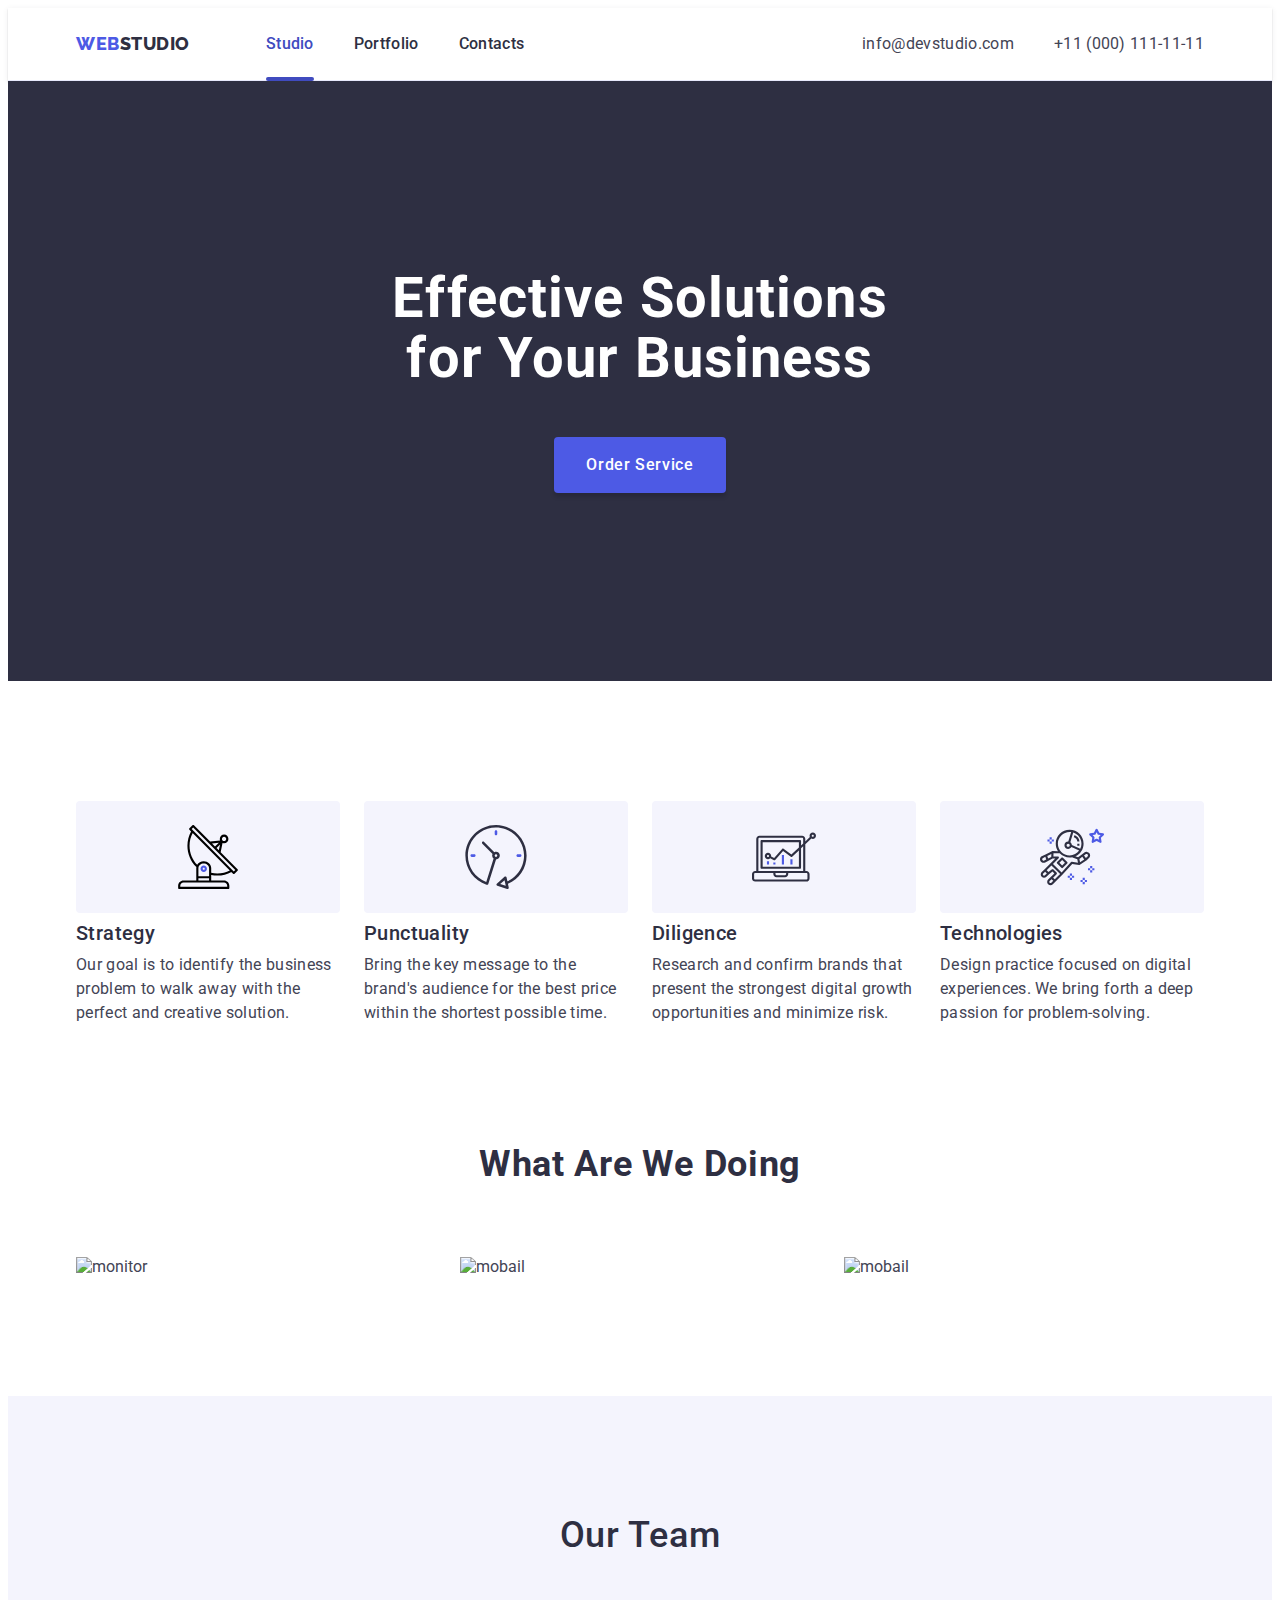
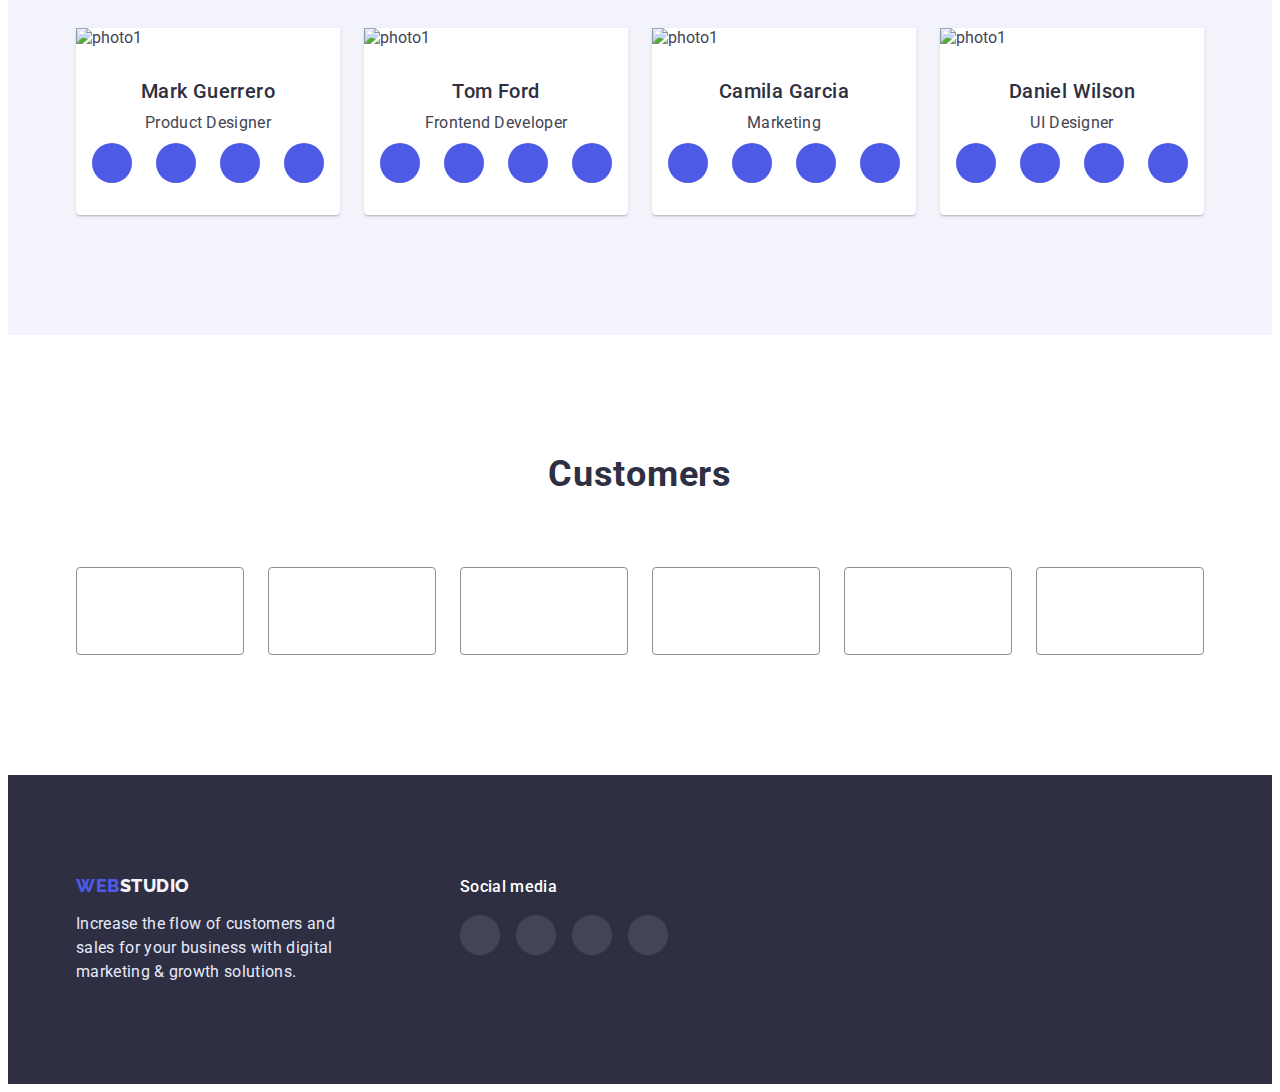
==== commit f73e492a: "fin5" ====
--- a/index.html
+++ b/index.html
@@ -1,434 +1,329 @@
 <!DOCTYPE html>
 <html lang="en">
-  <head>
-    <meta charset="UTF-8" />
-    <meta http-equiv="X-UA-Compatible" content="IE=edge" />
-    <meta name="viewport" content="width=device-width, initial-scale=1.0" />
-    <title>WebStudio</title>
-    <link rel="preconnect" href="https://fonts.googleapis.com" />
-    <link rel="preconnect" href="https://fonts.gstatic.com" crossorigin />
+
+<head>
+    <meta charset="UTF-8">
+    <meta http-equiv="X-UA-Compatible" content="IE=edge">
+    <meta name="viewport" content="width=device-width, initial-scale=1.0">
+    <title>webstudio</title>
+    <link rel="preconnect" href="https://fonts.googleapis.com">
+    <link rel="preconnect" href="https://fonts.gstatic.com" crossorigin>
     <link
-      href="https://fonts.googleapis.com/css2?family=Raleway:wght@800&family=Roboto:wght@400;500;700&display=swap"
-      rel="stylesheet"
-    />
-    <link
-      rel="stylesheet"
-      href="https://cdn.jsdelivr.net/npm/modern-normalize@1.1.0/modern-normalize.css"
-      integrity="sha512-wpPYUAdjBVSE4KJnH1VR1HeZfpl1ub8YT/NKx4PuQ5NmX2tKuGu6U/JRp5y+Y8XG2tV+wKQpNHVUX03MfMFn9Q=="
-      crossorigin="anonymous"
-      referrerpolicy="no-referrer"
-    />
-    <link rel="stylesheet" href="./css/styles.css" />
-  </head>
-  <body>
-    <!--HEADER-->
-
-    <header class="page-header">
-      <div class="container page-header-container">
-        <nav class="navigation">
-          <a class="logo logo-header link" href="./index.html"
-            >WEB<span class="header-part-word">Studio</span>
-          </a>
-          <ul class="menu list">
-            <li class="menu-item">
-              <a class="menu-link link decor-line" href="./index.html">Studio</a>
-            </li>
-            <li class="menu-item">
-              <a class="menu-link link " href="./portfolio.html">Portfolio</a>
-            </li>
-            <li class="menu-item">
-              <a class="menu-link link" href="">Contacts</a>
-            </li>
-          </ul>
-          <!--Navigation-->
-        </nav>
-        <address class="communication-methods">
-          <ul class="menu list">
-            <li class="mail-number">
-              <a class="link contacts" href="mailto:info@devstudio.com"
-                >info@devstudio.com</a
-              >
-            </li>
-            <li class="mail-number">
-              <a class="link contacts" href="tel:+110001111111"
-                >+11 (000) 111-11-11</a
-              >
-            </li>
-          </ul>
-        </address>
-      </div>
+        href="https://fonts.googleapis.com/css2?family=Raleway:wght@800&family=Roboto:wght@400;500;700;900&display=swap"
+        rel="stylesheet">
+    <link rel="stylesheet" href="https://cdnjs.cloudflare.com/ajax/libs/modern-normalize/1.1.0/modern-normalize.min.css"
+        integrity="sha512-wpPYUAdjBVSE4KJnH1VR1HeZfpl1ub8YT/NKx4PuQ5NmX2tKuGu6U/JRp5y+Y8XG2tV+wKQpNHVUX03MfMFn9Q=="
+        crossorigin="anonymous" referrerpolicy="no-referrer" />
+    <link rel="stylesheet" href="./css/styles.css">
+</head>
+
+<body>
+
+
+    <!-------------------- HEADER--------------------->
+    <header class="header">
+        <div class="container header-container">
+            <nav class="nav list header-nav">
+                <a class="logo logo-header link" href="./index.html">Web<span class="logo-span link">Studio</span></a>
+
+                <ul class="list header-container">
+                    <li class="nav-link-item"><a class="nav-link link decor-line 
+                        " href="./index.html">Studio</a></li>
+                    <li class="nav-link-item"><a class="nav-link link" href="./portfolio.html">Portfolio</a></li>
+                    <li class="nav-link-item"><a class="nav-link link" href="">Contacts</a></li>
+                </ul>
+            </nav>
+            <address class="address">
+                <ul class="list list-container">
+                    <li class="mail-li  address-mail-li"><a class="mail link"
+                            href="mailto:info@devstudio.com">info@devstudio.com</a></li>
+                    <li class="mail-li"><a class="mail link" href="tel:+110001111111">+11 (000) 111-11-11</a></li>
+                </ul>
+            </address>
+        </div>
     </header>
-    <!--===========HERO============-->
-    <main>
-      <section class="hero">
-        <div class="container div-hero">
-          <h1 class="section-name">
-            Effective Solutions <br />
-            for Your Business
-          </h1>
-          <button class="modal-btn" type="button">Order Service</button>
+    <main class="main">
+        <!-------------------- section 1--------------------->
+
+        <section class="mainpage-hero">
+            <div class="container hero-container">
+                <h1 class="mainpage-hero-title">Effective Solutions for Your Business</h1>
+                <button data-modal-open class="button-hero" type="button">Order Service</button>
+                <div data-modal class="backdrop is-hidden">
+                    <div class="modal"><button data-modal-close class="button-modal" type="button">
+                        <svg class="modal-svg" width="8" height="8"><use class="modal-icon" href="./images/symbol-defs.svg#icon-modal_close"></use>
+                        </svg></button></div>
+                </div>
+            </div>
+        </section>
+
+        <!-------------------- section 2--------------------->
+
+        <section class="offers">
+            <div class="container offers-container">
+                <h2 class="offers-list"></h2>
+                <ul class="list offers-list-container">
+                    <li class="offers-title">
+                        <div class="icon-container">
+                            <svg width="64" height="64" class="offer-icon">
+                                <use href="./images/symbol-defs.svg#icon-antenna"></use>
+                            </svg>
+                        </div>
+                      
+                            <h3 class="offer-list-item">Strategy</h3>
+                            <p class="text">Our goal is to identify the business
+                                problem to walk away with the perfect and creative solution.</p>
+                        
+                    </li>
+                    <li class="offers-title">
+                        <div class="icon-container">
+                            <svg width="64" height="64" class="offer-icon">
+                                <use href="./images/symbol-defs.svg#icon-clock"></use>
+                            </svg>
+                        </div>
+                        <div>
+                            <h3 class="offer-list-item">Punctuality</h3>
+                            <p class="text">Bring the key message to the brand's audience for the best price within the
+                                shortest possible time.</p>
+                        </div>
+                    </li>
+                    <li class="offers-title">
+                        <div class="icon-container">
+                            <svg width="64" height="64" class="offer-icon">
+                                <use href="./images/symbol-defs.svg#icon-diagram"></use>
+                            </svg>
+                        </div>
+                        <div>
+                            <h3 class="offer-list-item">Diligence</h3>
+                            <p class="text">Research and confirm brands that present the strongest digital growth
+                                opportunities and minimize risk.</p>
+                        </div>
+                    </li>
+                    <li class="offers-title">
+                        <div class="icon-container">
+                            <svg width="64" height="64" class="offer-icon">
+                                <use href="./images/symbol-defs.svg#icon-astronaut"></use>
+                            </svg>
+                        </div>
+                        <div>
+                            <h3 class="offer-list-item">Technologies</h3>
+                            <p class="text">Design practice focused on digital experiences. We bring forth a deep
+                                passion for problem-solving.</p>
+                        </div>
+                    </li>
+                </ul>
+            </div>
+        </section>
+
+
+
+        <!-------------------- section 3--------------------->
+
+        <section class="main-gallery">
+            <div class="container main-gallery-container">
+                <h2 class="main-gallery-text">What are we doing</h2>
+                <ul class="list main-gallery-list">
+                    <li class="main-gallery-img"><img class="gallery-img" src="./images/img1.1.jpg" alt="monitor"
+                            width="360" /></li>
+                    <li class="main-gallery-img"><img class="gallery-img" src="./images/img2.jpg" alt="mobail"
+                            width="360" /></li>
+                    <li class="main-gallery-img"><img class="gallery-img" src="./images/photo1.1.jpg" alt="mobail"
+                            width="360" /></li>
+                </ul>
+            </div>
+        </section>
+
+        <!-------------------- section 4--------------------->
+
+        <section class="team">
+            <div class="container team-container">
+                <h2 class="team-gellery">Our Team</h2>
+                <ul class="list team-container-resume">
+                    <li class="team-gellery-list">
+                        <img src="./images/11.jpg" alt="photo1" width="264">
+                        <div class="gallery-text">
+                            <h3 class="team-gellery-text">Mark Guerrero</h3>
+                            <p class="team-gellery-subtext">Product Designer</p>
+                            <ul class="social list">
+                                <li class="social-link"><a href="" class="link icon-social"><svg width="16" height="16"
+                                            class="icon-svg">
+                                            <use href="./images/symbol-defs.svg#icon-instagram-2"></use>
+                                        </svg></a></li>
+                                <li class="social-link"><a href="" class="link icon-social"><svg width="16" height="16"
+                                            class="icon-svg">
+                                            <use href="./images/symbol-defs.svg#icon-Group"></use>
+                                        </svg></a></li>
+                                <li class="social-link"><a href="" class="link icon-social"><svg width="16" height="16"
+                                            class="icon-svg">
+                                            <use href="./images/symbol-defs.svg#icon-facebook-1"></use>
+                                        </svg></a></li>
+                                <li class="social-link"><a href="" class="link icon-social"><svg width="16" height="16"
+                                            class="icon-svg">
+                                            <use href="./images/symbol-defs.svg#icon-linkedin-1"></use>
+                                        </svg></a></li>
+                            </ul>
+                        </div>
+                    </li>
+
+                    <li class="team-gellery-list">
+                        <img src="./images/12.jpg" alt="photo1" width="264">
+                        <div class="gallery-text">
+                            <h3 class="team-gellery-text">Tom Ford</h3>
+                            <p class="team-gellery-subtext">Frontend Developer</p>
+                            <ul class="social list">
+                                <li class="social-link"><a href="" class="link icon-social"><svg width="16" height="16"
+                                            class="icon-svg">
+                                            <use href="./images/symbol-defs.svg#icon-instagram-2"></use>
+                                        </svg></a></li>
+                                <li class="social-link"><a href="" class="link icon-social"><svg width="16" height="16"
+                                            class="icon-svg">
+                                            <use href="./images/symbol-defs.svg#icon-Group"></use>
+                                        </svg></a></li>
+                                <li class="social-link"><a href="" class="link icon-social"><svg width="16" height="16"
+                                            class="icon-svg">
+                                            <use href="./images/symbol-defs.svg#icon-facebook-1"></use>
+                                        </svg></a></li>
+                                <li class="social-link"><a href="" class="link icon-social"><svg width="16" height="16"
+                                            class="icon-svg">
+                                            <use href="./images/symbol-defs.svg#icon-linkedin-1"></use>
+                                        </svg></a></li>
+                            </ul>
+                        </div>
+                    </li>
+                    <li class="team-gellery-list">
+                        <img src="./images/13.jpg" alt="photo1" width="264">
+                        <div class="gallery-text">
+                            <h3 class="team-gellery-text">Camila Garcia</h3>
+                            <p class="team-gellery-subtext">Marketing</p>
+                            <ul class="social list">
+                                <li class="social-link"><a href="" class="link icon-social"><svg width="16" height="16"
+                                            class="icon-svg">
+                                            <use href="./images/symbol-defs.svg#icon-instagram-2"></use>
+                                        </svg></a></li>
+                                <li class="social-link"><a href="" class="link icon-social"><svg width="16" height="16"
+                                            class="icon-svg">
+                                            <use href="./images/symbol-defs.svg#icon-Group"></use>
+                                        </svg></a></li>
+                                <li class="social-link"><a href="" class="link icon-social"><svg width="16" height="16"
+                                            class="icon-svg">
+                                            <use href="./images/symbol-defs.svg#icon-facebook-1"></use>
+                                        </svg></a></li>
+                                <li class="social-link"><a href="" class="link icon-social"><svg width="16" height="16"
+                                            class="icon-svg">
+                                            <use href="./images/symbol-defs.svg#icon-linkedin-1"></use>
+                                        </svg></a></li>
+                            </ul>
+                        </div>
+                    </li>
+                    <li class="team-gellery-list">
+                        <img src="./images/14.jpg" alt="photo1" width="264">
+                        <div class="gallery-text">
+                            <h3 class="team-gellery-text">Daniel Wilson</h3>
+                            <p class="team-gellery-subtext">UI Designer</p>
+                            <ul class="social list">
+                                <li class="social-link"><a href="" class="link icon-social"><svg width="16" height="16"
+                                            class="icon-svg">
+                                            <use href="./images/symbol-defs.svg#icon-instagram-2"></use>
+                                        </svg></a></li>
+                                <li class="social-link"><a href="" class="link icon-social"><svg width="16" height="16"
+                                            class="icon-svg">
+                                            <use href="./images/symbol-defs.svg#icon-Group"></use>
+                                        </svg></a></li>
+                                <li class="social-link"><a href="" class="link icon-social"><svg width="16" height="16"
+                                            class="icon-svg">
+                                            <use href="./images/symbol-defs.svg#icon-facebook-1"></use>
+                                        </svg></a></li>
+                                <li class="social-link"><a href="" class="link icon-social"><svg width="16" height="16"
+                                            class="icon-svg">
+                                            <use href="./images/symbol-defs.svg#icon-linkedin-1"></use>
+                                        </svg></a></li>
+                            </ul>   
+                        </div>
+                    </li>
+                 </ul>
+            </div>
+        </section>
+        <section class="customers">
+           <div class="customers-wrap"> <h2 class="customers-text">Customers</h2>
+            <ul class="list customers-list">
+                <li class="customers-link"><a href="" class="customers-icon">
+                        <svg width="104" height="56" class="customer-svg">
+                            <use href="./images/symbol-defs.svg#icon-Logo"></use>
+                        </svg></a></li>
+                <li class="customers-link"><a href="" class="customers-icon">
+                        <svg width="104" height="56" class="customer-svg">
+                            <use href="./images/symbol-defs.svg#icon-Logo-1"></use>
+                        </svg></a></li>
+                <li class="customers-link"><a href="" class="customers-icon">
+                        <svg width="104" height="56" class="customer-svg">
+                            <use href="./images/symbol-defs.svg#icon-Logo-2"></use>
+                        </svg></a></li>
+                <li class="customers-link"><a href="" class="customers-icon">
+                        <svg width="104" height="56" class="customer-svg">
+                            <use href="./images/symbol-defs.svg#icon-Logo-3"></use>
+                        </svg></a></li>
+                <li class="customers-link"><a href="" class="customers-icon">
+                        <svg width="104" height="56" class="customer-svg">
+                            <use href="./images/symbol-defs.svg#icon-Logo-4"></use>
+                        </svg></a></li>
+                <li class="customers-link"><a href="" class="customers-icon">
+                        <svg width="104" height="56" class="customer-svg">
+                            <use href="./images/symbol-defs.svg#icon-Logo-5"></use>
+                        </svg></a></li>
+            </ul>
         </div>
-      </section>
-      <!--==========2-SECTION======-->
-      <section class="section-list-best section-second">
-        <div class="container">
-          <h2 class="h-second-section" hidden>Strategy</h2>
-          <ul class="list list-of-benefits">
-            <li class="text-benefit">
-              <div class="background-benefit">
-                <svg width="64" height="64">
-                  <use href="./images/icons.svg#icon-antenna"></use>
-                </svg>
-              </div>
-              <h3 class="section-subtitle">Strategy</h3>
-              <p class="text-section-subtitle">
-                Our goal is to identify the business problem to walk away with
-                the perfect and creative solution.
-              </p>
-            </li>
-            <li class="text-benefit">
-              <div class="background-benefit">
-                <svg width="64" height="64">
-                  <use href="./images/icons.svg#icon-clock"></use>
-                </svg>
-              </div>
-              <h3 class="section-subtitle">Punctuality</h3>
-              <p class="text-section-subtitle">
-                Bring the key message to the brand's audience for the best price
-                within the shortest possible time.
-              </p>
-            </li>
-            <li class="text-benefit">
-              <div class="background-benefit">
-                <svg width="64" height="64">
-                  <use href="./images/icons.svg#icon-diagram"></use>
-                </svg>
-              </div>
-              <h3 class="section-subtitle">Diligence</h3>
-              <p class="text-section-subtitle">
-                Research and confirm brands that present the strongest digital
-                growth opportunities and minimize risk.
-              </p>
-            </li>
-            <li class="text-benefit">
-              <div class="background-benefit">
-                <svg width="64" height="64">
-                  <use href="./images/icons.svg#icon-astronaut"></use>
-                </svg>
-              </div>
-              <h3 class="section-subtitle">Technologies</h3>
-              <p class="text-section-subtitle">
-                Design practice focused on digital experiences. We bring forth a
-                deep passion for problem-solving.
-              </p>
-            </li>
-          </ul>
+        </section>
+    </main>
+
+    <!-- footer-->
+    <footer class="footer">
+        <div class="container container-footer">
+            <div><a class="logo link logo-footer" href="index.html">Web<span
+                        class="logo-span-footer link">Studio</span></a>
+                <p class="footer-title">
+                    Increase the flow of customers and sales for your business with digital marketing & growth
+                    solutions.
+                </p>
+            </div>
+            <div class="footer-social">
+                <p class="footer-soc-text">Social media</p>
+                <ul class="footer-soc-list list">
+                    <li class="footer-icon-list">
+                        <a href="" class="footer-link">
+                            <svg width="24" height="24" class="footer-svg">
+                                <use href="./images/symbol-defs.svg#icon-instagram-2">
+                                </use>
+                            </svg></a>
+                    </li>
+                    <li class="footer-icon-list">
+                        <a href="" class="footer-link">
+                            <svg width="24" height="24" class="footer-svg">
+                                <use href="./images/symbol-defs.svg#icon-Group">
+                                </use>
+                            </svg></a>
+                    </li>
+                    <li class="footer-icon-list">
+                        <a href="" class="footer-link">
+                            <svg width="24" height="24" class="footer-svg">
+                                <use href="./images/symbol-defs.svg#icon-facebook-1">
+                                </use>
+                            </svg></a>
+                    </li>
+                    <li class="footer-icon-list">
+                        <a href="" class="footer-link">
+                            <svg width="24" height="24" class="footer-svg">
+                                <use href="./images/symbol-defs.svg#icon-linkedin-1">
+                                </use>
+                            </svg></a>
+                    </li>
+                </ul>
+            </div>
         </div>
-      </section>
-      <!--=3 section What are we doing===-->
-      <section class="section-list-gobs section">
-        <div class="container">
-          <h2 class="section-title">What are we doing</h2>
-          <ul class="list work-examples">
-            <li class="exmpl-work-picture">
-              <img
-                src="./images/computer.jpg"
-                alt="website development"
-                width="360"
-                height="300"
-              />
-            </li>
-            <li class="exmpl-work-picture">
-              <img
-                src="./images/telefone.jpg"
-                alt="application creation"
-                width="360"
-                height="300"
-              />
-            </li>
-            <li class="exmpl-work-picture">
-              <img
-                src="./images/laptop.jpg"
-                alt="adaptive layout"
-                width="360"
-                height="300"
-              />
-            </li>
-          </ul>
-        </div>
-      </section>
-      <!-- <--4 section-->
-      <section class="section-list-team section">
-        <div class="container">
-          <h2 class="section-title">Our Team</h2>
-          <ul class="list employees-cards">
-            <li class="links-fourth-section employee-card">
-              <img
-                src="./images/fotomark.jpg"
-                alt="Mark Guerrero Product Designer"
-                width="264"
-                height="260"
-              />
-              <div class="name-vacancy-employee">
-                <h3 class="web-studioworker">Mark Guerrero</h3>
-                <p class="web-studioworker-speciality">Product Designer</p>
-                <ul class="employee-soc-lict soc-list list">
-                  <li class="emploee-soc-item">
-                    <a class="emploee-soc-link" href="">
-                      <svg width="16" height="16" class="soc-icon">
-                        <use href="./images/icons.svg#icon-instagram"></use>
-                      </svg>
-                    </a>
-                  </li>
-                  <li class="emploee-soc-item">
-                    <a class="emploee-soc-link" href="">
-                      <svg width="16" height="16" class="soc-icon">
-                        <use href="./images/icons.svg#icon-twitter"></use>
-                      </svg>
-                    </a>
-                  </li>
-                  <li class="emploee-soc-item">
-                    <a class="emploee-soc-link" href="">
-                      <svg width="16" height="16" class="soc-icon">
-                        <use href="./images/icons.svg#icon-facebook"></use>
-                      </svg>
-                    </a>
-                  </li>
-                  <li class="emploee-soc-item">
-                    <a class="emploee-soc-link" href="">
-                      <svg width="16" height="16" class="soc-icon">
-                        <use href="./images/icons.svg#icon-linkedin"></use>
-                      </svg>
-                    </a>
-                  </li>
-                </ul>
-              </div>
-            </li>
-            <li class="links-fourth-section employee-card">
-              <img
-                src="./images/fototom.jpg"
-                alt="Tom Ford Frontend Developer"
-                width="264"
-                height="260"
-              />
-              <div class="name-vacancy-employee">
-                <h3 class="web-studioworker">Tom Ford</h3>
-                <p class="web-studioworker-speciality">Frontend Developer</p>
-                <ul class="employee-soc-lict soc-list list">
-                  <li class="emploee-soc-item">
-                    <a class="emploee-soc-link" href="">
-                      <svg width="16" height="16" class="soc-icon">
-                        <use href="./images/icons.svg#icon-instagram"></use>
-                      </svg>
-                    </a>
-                  </li>
-                  <li class="emploee-soc-item">
-                    <a class="emploee-soc-link" href="">
-                      <svg width="16" height="16" class="soc-icon">
-                        <use href="./images/icons.svg#icon-twitter"></use>
-                      </svg>
-                    </a>
-                  </li>
-                  <li class="emploee-soc-item">
-                    <a class="emploee-soc-link" href="">
-                      <svg width="16" height="16" class="soc-icon">
-                        <use href="./images/icons.svg#icon-facebook"></use>
-                      </svg>
-                    </a>
-                  </li>
-                  <li class="emploee-soc-item">
-                    <a class="emploee-soc-link" href="">
-                      <svg width="16" height="16" class="soc-icon">
-                        <use href="./images/icons.svg#icon-linkedin"></use>
-                      </svg>
-                    </a>
-                  </li>
-                </ul>
-              </div>
-            </li>
-            <li class="links-fourth-section employee-card">
-              <img
-                src="./images/fotocamila.jpg"
-                alt="Camila Garcia Marketing"
-                width="264"
-                height="260"
-              />
-              <div class="name-vacancy-employee">
-                <h3 class="web-studioworker">Camila Garcia</h3>
-                <p class="web-studioworker-speciality">Marketing</p>
-                <ul class="employee-soc-lict soc-list list">
-                  <li class="emploee-soc-item">
-                    <a class="emploee-soc-link" href="">
-                      <svg width="16" height="16" class="soc-icon">
-                        <use href="./images/icons.svg#icon-instagram"></use>
-                      </svg>
-                    </a>
-                  </li>
-                  <li class="emploee-soc-item">
-                    <a class="emploee-soc-link" href="">
-                      <svg width="16" height="16" class="soc-icon">
-                        <use href="./images/icons.svg#icon-twitter"></use>
-                      </svg>
-                    </a>
-                  </li>
-                  <li class="emploee-soc-item">
-                    <a class="emploee-soc-link" href="">
-                      <svg width="16" height="16" class="soc-icon">
-                        <use href="./images/icons.svg#icon-facebook"></use>
-                      </svg>
-                    </a>
-                  </li>
-                  <li class="emploee-soc-item">
-                    <a class="emploee-soc-link" href="">
-                      <svg width="16" height="16" class="soc-icon">
-                        <use href="./images/icons.svg#icon-linkedin"></use>
-                      </svg>
-                    </a>
-                  </li>
-                </ul>
-              </div>
-            </li>
-            <li class="links-fourth-section employee-card">
-              <img
-                src="./images/fotodaniel.jpg"
-                alt="Daniel Wilson UI Designer"
-                width="264"
-                height="260"
-              />
-              <div class="name-vacancy-employee">
-                <h3 class="web-studioworker">Daniel Wilson</h3>
-                <p class="web-studioworker-speciality">UI Designer</p>
-                <ul class="employee-soc-lict soc-list list">
-                  <li class="emploee-soc-item">
-                    <a class="emploee-soc-link" href="">
-                      <svg width="16" height="16" class="soc-icon">
-                        <use href="./images/icons.svg#icon-instagram"></use>
-                      </svg>
-                    </a>
-                  </li>
-                  <li class="emploee-soc-item">
-                    <a class="emploee-soc-link" href="">
-                      <svg width="16" height="16" class="soc-icon">
-                        <use href="./images/icons.svg#icon-twitter"></use>
-                      </svg>
-                    </a>
-                  </li>
-                  <li class="emploee-soc-item">
-                    <a class="emploee-soc-link" href="">
-                      <svg width="16" height="16" class="soc-icon">
-                        <use href="./images/icons.svg#icon-facebook"></use>
-                      </svg>
-                    </a>
-                  </li>
-                  <li class="emploee-soc-item">
-                    <a class="emploee-soc-link" href="">
-                      <svg width="16" height="16" class="soc-icon">
-                        <use href="./images/icons.svg#icon-linkedin"></use>
-                      </svg>
-                    </a>
-                  </li>
-                </ul>
-              </div>
-            </li>
-          </ul>
-        </div>
-      </section>
-      <section class="customers">
-        <div class="container">
-          <h2 class="caption-customers">Customers</h2>
-          <ul class="icons-customers list">
-            <li class="roster-li">
-              <a class="reference-customers" href="">
-                <svg width="104" height="56" class="icons-svg">
-                  <use href="./images/icons.svg#icon-yaco"></use>
-                </svg>
-              </a>
-            </li>
-            <li class="roster-li">
-              <a class="reference-customers" href="">
-                <svg width="104" height="56" class="icons-svg">
-                  <use href="./images/icons.svg#icon-tagline-h"></use>
-                </svg>
-              </a>
-            </li>
-            <li class="roster-li">
-              <a class="reference-customers" href="">
-                <svg width="104" height="56" class="icons-svg">
-                  <use href="./images/icons.svg#icon-company"></use>
-                </svg>
-              </a>
-            </li>
-            <li class="roster-li">
-              <a class="reference-customers" href="">
-                <svg width="104" height="56" class="icons-svg">
-                  <use href="./images/icons.svg#icon-foster-peters"></use>
-                </svg>
-              </a>
-            </li>
-            <li class="roster-li">
-              <a class="reference-customers" href="">
-                <svg width="104" height="56" class="icons-svg">
-                  <use href="./images/icons.svg#icon-brend"></use>
-                </svg>
-              </a>
-            </li>
-            <li class="roster-li">
-              <a class="reference-customers" href="">
-                <svg width="104" height="56" class="icons-svg">
-                  <use href="./images/icons.svg#icon-teg-line"></use>
-                </svg>
-              </a>
-            </li>
-          </ul>
-        </div>
-      </section>
-    </main>
-    <footer class="footer">
-      <div class="container cointeiner-flex">
-        <div class="first-div-footer">
-          <a class="logo link logo-footer" href="./index.html"
-            >WEB<span class="footer-part-word">Studio</span>
-          </a>
-          <p class="paragraph-footer">
-            Increase the flow of customers and sales for your business with
-            digital marketing & growth solutions.
-          </p>
-        </div>
-        <div class="div-soc-footer">
-          <p class="soc-media-headline">Social media</p>
-          <ul class="soc-list-footer list">
-            <li class="soc-icon-footer">
-              <a class="soc-link-footer" href="">
-                <svg width="24" height="24" class="footer-items-soc">
-                  <use href="./images/icons.svg#icon-instagram"></use>
-                </svg>
-              </a>
-            </li>
-            <li class="soc-icon-footer">
-              <a class="soc-link-footer" href="">
-                <svg width="24" height="24" class="footer-items-soc">
-                  <use href="./images/icons.svg#icon-twitter"></use>
-                </svg>
-              </a>
-            </li>
-            <li class="soc-icon-footer">
-              <a class="soc-link-footer" href="">
-                <svg width="24" height="24" class="footer-items-soc">
-                  <use href="./images/icons.svg#icon-facebook"></use>
-                </svg>
-              </a>
-            </li>
-            <li class="soc-icon-footer">
-              <a class="soc-link-footer" href="">
-                <svg width="24" height="24" class="footer-items-soc">
-                  <use href="./images/icons.svg#icon-linkedin"></use>
-                </svg>
-              </a>
-            </li>
-          </ul>
-        </div>
-      </div>
+
     </footer>
-    <script src="./js/modal.js"></script>
-  </body>
-</html>
+
+<script src="./JS/modal.js"></script>
+
+</body>
+
+</html>--- a/css/styles.css
+++ b/css/styles.css
@@ -1,38 +1,23 @@
-:root {
-  --font-color: #4d5ae5;
-  --color-menu: #2e2f42;
-  --color-nav-links: #434455;
-  --color-white: #ffffff;
-  --color-blue: #404bbf;
-  --color-grey: #8e8f99;
-  --white-grey: #f4f4fd;
-  --primary-font: "Roboto", sans-serif;
-  --secondary-font: "Raleway", sans-serif;
-}
-.list {
-  list-style: none;
-}
-.link {
-  text-decoration: none;
-}
-body {
-  font-family: var(--primary-font);
-  color: var(--color-nav-links);
-  background-color: var(--color-white);
-}
-.section {
-  padding-top: 120px;
-  padding-bottom: 120px;
-}
-.section-second {
-  padding-top: 120px;
-}
-
+:root{
+  --iris:#4D5AE5;
+  --ocean:#404BBF;
+  --naviblue: #2E2F42;
+  --green:#31D0AA;
+  --slate:#434455;
+  --laightslate:#8E8F99;
+  --cornflower:#E7E9FC;
+  --cloud:#F4F4FD;
+  --navibluemodal:#2E2F42 40 %;
+  --grey:#2E2F42 70 %;
+}
+
+/**--------------RESET------------*/
 *,
 *::before,
-*::after {
-  box-sizing: border-box;
-}
+*::after{
+box-sizing: border-box;
+}
+
 
 h1,
 h2,
@@ -40,525 +25,876 @@
 h4,
 h5,
 h6,
-p {
-  margin-top: 0;
-  margin-bottom: 0;
-}
-ul,
-ol {
-  margin-top: 0;
-  margin-bottom: 0;
+p{margin: 0;
+}
+
+button{
+  cursor: pointer;
+}
+
+img{
+  display: block;
+  max-width: 100%;
+  height: auto;
+}
+
+ul{
   padding-left: 0;
-}
-img {
+margin: 0;
+}
+
+/*---------body--------*/
+
+
+
+body {font-family: "Roboto", sans-serif;
+  color: #434455 ;
+  background-color: #FFFFFF;
+}
+
+
+
+
+.header{
+  border-bottom: 1px solid #E7E9FC;
+  box-shadow: 0px 1px 6px 0px rgba(46, 47, 66, 0.08),
+   0px 1px 1px 0px rgba(46, 47, 66, 0.16),
+   0px 2px 1px 0px rgba(46, 47, 66, 0.08);
+}
+
+/* -------logo---------- */
+.logo {
+font-family: 'Raleway' ,sans-serif ;
+font-weight: 800;
+font-size: 18px;
+line-height: 1.17;
+color:var(--iris);
+letter-spacing: 0.03em;
+text-transform: uppercase;
+}
+.logo-header{
   display: block;
-}
-.container {
+  padding-top: 24px;
+  padding-bottom: 24px;
+  margin-right:  76px;
+
+}
+.list-container{
+  display: block;
+}
+.list.header-container{ 
+  border: none;
+}
+.logo-span{
+  color:var(--naviblue);
+ }
+  
+
+  .logo link{text-decoration: none;}
+ 
+  .logo-span-footer{
+      font-family: 'Raleway' ,sans-serif ;
+      font-weight: 800;
+      font-size: 18px;
+      line-height: 1.17;
+      color:var(--cloud);
+      letter-spacing: 0.03em;
+      text-transform: uppercase;
+      }
+     
+  
+
+
+/* -----------nav----------- */
+.container{
   width: 1158px;
-  margin-left: auto;
-  margin-right: auto;
-  padding-left: 15px;
+  padding-left: 15px; 
   padding-right: 15px;
-}
-/*=======HEADER =============*/
-.page-header {
- 
-  border-bottom: 1px solid #e7e9fc;
-  box-shadow: 0px 2px 1px rgba(46, 47, 66, 0.08),
-    0px 1px 1px rgba(46, 47, 66, 0.16), 0px 1px 6px rgba(46, 47, 66, 0.08);
-}
-.page-header-container {
-  display: flex;
-}
-
-.navigation {
-  display: flex;
-}
-.menu {
+  margin: 0 auto;
+}
+
+.header-container{
+   display: flex;
+   justify-content: space-between;
+   
+}  
+.header-list-container{
+  display: flex;
+  
+}
+
+.header-nav{
   display: flex;
   align-items: center;
-}
-.menu-item:not(:last-child) {
-  margin-right: 40px;
-}
-
-.logo {
-  font-family: var(--secondary-font);
-  font-weight: 800;
-  font-size: 18px;
-  line-height: 1.17;
-  letter-spacing: 0.03em;
-  text-transform: uppercase;
-  color: var(--font-color);
-}
-.logo-header {
-  margin-right: 76px;
-}
-.header-part-word {
-  font-family: var(--secondary-font);
-  font-weight: 800;
-  font-size: 18px;
-  line-height: 1.17;
-  letter-spacing: 0.03em;
-  text-transform: uppercase;
-
-  color: var(--color-menu);
-}
-
-.menu-link {
+  
+
+}
+
+
+.nav-link:hover{
+  color: var(--iris);
+}
+
+
+.nav-link:focus{
+   color: var(--iris);  
+}
+.nav-link { 
   font-weight: 500;
-  font-size: 16px;
   line-height: 1.5;
   letter-spacing: 0.02em;
-  color: var(--color-menu);
+  color: var(--naviblue);
+  display: block;
+  padding-top: 24px;
+  padding-bottom: 24px;
   position: relative;
-
-  transition: color 250ms cubic-bezier(0.4, 0, 0.2, 1);
-}
-.decor-line {
-  color: var(--color-blue);
-}
-.decor-line::after {
-  content: "";
-  position: absolute;
+  
+  transition: 
+  color 250ms cubic-bezier(0.4, 0, 0.2, 1); 
+  
+}
+.decor-line{
+  color: var(--ocean);
+}
+.decor-line::after{
+  content: '';
+  position:absolute;
   width: 100%;
-  height: 4px;
+  height: 4px; 
   left: 0px;
   top: 69px;
 
-  background: var(--color-blue);
+
+  background:var(--ocean);
   border-radius: 2px;
 }
-.menu-link:hover,
-.menu-link:focus {
-  color: var(--color-blue);
-}
-.mail-number:not(:last-child) {
-  margin-right: 40px;
-}
-.communication-methods {
+.nav-link-item{
+
+  margin-right:40px;
+  
+}
+
+
+
+
+.address{
+  display: flex;
   font-style: normal;
-  margin-left: auto;
-}
-.contacts {
+  
+  
+  
+}
+.list-container{
+  display: flex;
+  align-items: center;
+  justify-content: center;
+
+  
+}
+.mail {
+
   font-weight: 400;
   font-size: 16px;
   line-height: 1.5;
   letter-spacing: 0.02em;
-  color: var(--color-nav-links);
-}
-.contacts:hover,
-.contacts:focus {
-  color: var(--color-blue);
-}
-
-/*=== HERO 1 PAGE=== */
-.hero {
-  background-color: var(--color-menu);
+  color:var(--slate);
+  display: block;
+  padding-top: 24px;
+  padding-bottom: 24px;
+  transition:
+  color 250ms cubic-bezier(0.4, 0, 0.2, 1); 
+  }
+.tel {
+  
+  font-weight: 400;
+  font-size: 16px;
+  line-height: 1.5;
+  letter-spacing: 0.02em;
+  color:var(--slate);
+}
+
+
+.mail cursor{
+   align-self: start;}
+
+
+
+.mail:hover{
+color: var(--ocean);
+}
+.mail:focus{
+color:var(--ocean);
+}
+
+.address-mail-li{
+  margin-right: 40px;
+}
+
+.tel , .mail{cursor: pointer;} 
+
+
+
+
+/* -----------hero---------------- */
+ 
+ 
+.list{
+  list-style: none}
+.link{
+   text-decoration: none;
+}
+.hero-container{
+  text-align: center;
+}
+.hero{
+  font-weight: 500;
+  font-size: 16px;
+  line-height: 1.5; 
+
+  
+}
+
+
+.hero-list-item{ 
+  font-weight: 500;
+  font-size: 16px;
+  line-height: 1.5 ;
+  display: flex; 
+  justify-content: center;
+  gap: 24px;
+ margin-bottom: 72px;
+  
+  }
+
+
+
+
+.mainpage-hero{
+ 
+  max-width: 1440px; 
+  margin-left: auto;
+  margin-right: auto;
+  background-color: var(--naviblue);
   padding-top: 188px;
   padding-bottom: 188px;
-  background-image: linear-gradient(
-      rgba(46, 47, 66, 0.7),
-      rgba(46, 47, 66, 0.7)
-    ),
-    url("../images/people-office.jpg");
+  background-image: linear-gradient(rgba(46, 47, 66, 0.7),rgba(46, 47, 66, 0.7)),url(../images/people-office1.jpg);
   background-repeat: no-repeat;
+  background-position: center;
   background-size: cover;
-  background-position: center;
-  max-width: 1440px;
-  margin: auto;
-}
-
-.section-name {
-  font-weight: 700;
+  
+    
+}
+.mainpage-hero-title{
   font-size: 56px;
-  line-height: 1.07;
   text-align: center;
   letter-spacing: 0.02em;
-
-  color: var(--color-white);
-  margin-bottom: 48px;
-}
-.modal-btn {
-  font-family: var(--primary-font);
+  color:#ffffff;
+  line-height: 1.07;
+  width: 496px;
+  margin: 0 auto;
+}
+ 
+
+
+
+
+.button{ 
+  font-family:"Roboto", sans-serif;
   font-weight: 500;
   font-size: 16px;
   line-height: 1.5;
+  color: var(--iris);
   letter-spacing: 0.04em;
-  cursor: pointer;
-  margin-left: auto;
-  margin-right: auto;
-  display: flex;
-
-  color: var(--color-white);
-  background-color: var(--font-color);
+  padding-top: 12px;
+  padding-bottom: 12px;
+  padding-left: 24px;
+  padding-right: 24px;
+  background:var(--cloud);
+  border: 1px solid #E7E9FC;
+  border-radius: 4px;
+ 
+  transition: 
+  background 250ms cubic-bezier(0.4, 0, 0.2, 1), 
+  box-shadow 250ms cubic-bezier(0.4, 0, 0.2, 1),
+  border-color 250ms cubic-bezier(0.4, 0, 0.2, 1), 
+  color 250ms cubic-bezier(0.4, 0, 0.2, 1); }
+
+.button:hover{
+  background: var(--iris);
+  color: #ffffff;
+  box-shadow: 0px 4px 4px rgba(0, 0, 0, 0.15);
   border-color: transparent;
-
-  border-radius: 4px;
-  padding-top: 15px;
-  padding-bottom: 15px;
-  padding-left: 32px;
-  padding-right: 32px;
+}
+.button:focus{
+  background: var(--iris); 
+  color: #ffffff;
   box-shadow: 0px 4px 4px rgba(0, 0, 0, 0.15);
-}
-.modal-btn:hover,
-.modal-btn:focus {
-  background-color: var(--color-blue);
-}
-
-.section-subtitle {
+  border-color: transparent;
+}
+
+
+
+.button-hero{ 
+  
+  font-family: "Roboto", sans-serif;
   font-weight: 500;
-  font-size: 20px;
-  line-height: 1.2;
-  letter-spacing: 0.02em;
-
-  color: var(--color-menu);
-}
-.text-section-subtitle {
+  font-style: normal;
   font-size: 16px;
   line-height: 1.5;
-  letter-spacing: 0.02em;
-}
-/*=============Second section ===========*/
-.list-of-benefits {
-  display: flex;
-}
-.visually-hidden {
-  position: absolute;
-  width: 1px;
-  height: 1px;
-  margin: -1px;
-  border: 0;
-  padding: 0;
-  white-space: nowrap;
-  clip-path: inset(100%);
-  clip: rect(0 0 0 0);
-  overflow: hidden;
-}
-
-.text-benefit:not(:last-child) {
-  margin-right: 24px;
-}
-.text-benefit {
-  flex-basis: 264.5px;
-}
-.section-subtitle {
-  margin-bottom: 8px;
-}
-.background-benefit {
+  min-width: 169px;
+
+  border: none;
+  border-radius: 4px;
+  box-shadow: 0px 4px 4px rgba(0, 0, 0, 0.15);
+  letter-spacing: 0.04em;
+  background-color:var(--iris);
+  color: #FFFFFF;
+  margin-top: 48px;
+  padding-top: 16px;
+  padding-right: 32px; 
+  padding-bottom: 16px;
+  padding-left: 32px;
+
+  transition:
+  background  250ms cubic-bezier(0.4, 0, 0.2, 1), 
+  box-shadow 250ms cubic-bezier(0.4, 0, 0.2, 1); 
+  
+}
+
+.button-hero:hover{ 
+  box-shadow: 0px 4px 4px rgba(0, 0, 0, 0.15);
+  background: var(--ocean);}
+
+.button-hero:focus{ 
+  box-shadow: 0px 4px 4px rgba(0, 0, 0, 0.15);
+  background-color: var(--ocean);}
+
+
+
+.backdrop{
+
+  position: fixed;
+  left: 0;
+  top: 0;
+  width: 100%;
+  height:100%;
+  background: rgba(46, 47, 66, 0.4);
+  display: flex;
+  justify-content: center;
+  align-items: center;
+  transition: opacity 300ms cubic-bezier(0.4, 0, 0.2, 1),
+  visibility 300ms cubic-bezier(0.4, 0, 0.2, 1);
+
+}
+.is-hidden{
+  visibility: hidden;
+  opacity: 0;
+  pointer-events: none;
+} 
+.modal{
+  width: 408px;
+  min-height: 576px;
+  padding: 24px;
+  background: #FCFCFC;
+  box-shadow: 0px 1px 1px rgba(0, 0, 0, 0.14), 0px 1px 3px rgba(0, 0, 0, 0.12), 0px 2px 1px rgba(0, 0, 0, 0.2);
+  border-radius: 4px;
+
+ 
+}
+.button-modal{
+  display: flex;
+  margin-left: auto;
+  background: #E7E9FC;
+  border: 1px solid rgba(0, 0, 0, 0.1);
+  border-radius: 50%;
+  width: 24px;
+  height: 24px;
+  justify-content: center;
+  align-items: center;
+
+
+  transition:
+  background-color  250ms cubic-bezier(0.4, 0, 0.2, 1), 
+  fill 250ms cubic-bezier(0.4, 0, 0.2, 1); 
+  
+}
+.button-modal:hover{
+  background-color: var(--ocean); 
+  fill: white;
+
+}
+.button-modal:hover{
+  background-color: var(--ocean); 
+  fill: white;
+}
+
+
+
+
+/*****---------------- offers------------------ */
+
+.offers-list-container{ 
+  display: flex;
+  gap: 24px;
+}
+.offers-container{
+  
+}
+.offers-title{
+ flex-basis: auto;
+width: 264px;
+}
+
+.offers-list{
+font-weight: 500;
+line-height: 1.2;
+letter-spacing: 0.02;
+color: var(--naviblue);
+font-size: 36px;
+text-align: center;
+text-transform: capitalize;
+}
+
+
+
+.offer-list-item{
+font-weight: 500;
+font-size: 20px;
+line-height:1.2 ;
+letter-spacing: 0.02em;
+color: var(--naviblue);
+margin-bottom: 8px;}
+
+
+
+
+.offers{
+  padding-top: 120px;
+  padding-bottom: 120px;
+
+}
+.icon-container{
+  width: 264px; 
   height: 112px;
-  background: #f4f4fd;
+  display: flex;
+  align-items: center;
+  justify-content: center;
+ margin-bottom: 8px;
+  background: #F4F4FD;
   border-radius: 4px;
-  margin-bottom: 8px;
-  display: flex;
-  justify-content: center;
-  align-items: center;
-}
-
-/*3 section What are we doing*/
-.work-examples {
-  display: flex;
-  flex-wrap: wrap;
-}
-.exmpl-work-picture:not(:nth-child(3n)) {
-  margin-right: 24px;
-}
-
-/*COMPONENS FOR 2 SECTOIN TITLE: What are we doing and Our team*/
-
-.section-title {
-  font-weight: 700;
+}
+.text{
+      font-weight: 400;
+      font-size: 16px;
+      line-height: 1.5;
+      letter-spacing: 0.02em;
+      color:var(--slate);  
+}
+
+
+/******* ------------gallery------------- */
+
+.main-gallery{
+  padding-bottom: 120px;
+
+}
+.gallery-text{
+  padding-top: 32px;
+  padding-right: 16px;
+  padding-bottom: 32px;
+  padding-left: 16px;
+}
+.main-gallery-list{
+  display: flex;
+  gap:24px;
+  
+}
+.main-gallery-text{
   font-size: 36px;
   line-height: 1.11;
   text-align: center;
   letter-spacing: 0.02em;
   text-transform: capitalize;
+  color: var(--naviblue);
   margin-bottom: 72px;
-
-  color: var(--color-menu);
-}
-/*COMPONENS 1 h for section Our team*/
-.web-studioworker {
+ 
+}
+.main-link{
+  display: block;
+    
+  transition:
+  box-shadow 250ms cubic-bezier(0.4, 0, 0.2, 1);
+
+
+  }
+.main-link:hover{
+  box-shadow: 0px 1px 6px rgba(46, 47, 66, 0.08), 0px 1px 1px rgba(46, 47, 66, 0.16), 0px 2px 1px rgba(46, 47, 66, 0.08); 
+}
+.main-link:focus{
+  box-shadow: 0px 1px 6px rgba(46, 47, 66, 0.08), 0px 1px 1px rgba(46, 47, 66, 0.16), 0px 2px 1px rgba(46, 47, 66, 0.08); 
+}
+.gallery-top{
+  padding-top: 96px;
+  padding-bottom: 120px;
+
+}
+.gallery-title{
+  font-weight: 500;
+font-size: 20px;
+line-height: 1.2;
+letter-spacing: 0.02em;
+color:var(--naviblue);
+margin-bottom: 8px;
+
+
+}
+.gallery-subtitle{
+
+font-size: 16px;
+line-height: 1.5;
+letter-spacing: 0.02em;
+color:var(--slate);
+
+}
+.main-gallery-img{
+
+  width: 360px;
+}
+/*-------------team---------------------*/
+
+.team{
+   background:var(--cloud);
+  padding-bottom: 120px;
+  padding-top: 120px;
+}
+
+
+
+.team-container-resume{
+  display: flex;
+  gap: 24px;
+}
+
+.team-gellery{
+background-color:var(--cloud);
+font-weight: 500;
+font-size: 36px;
+line-height: 1.11;
+text-align: center;
+letter-spacing: 0.02em;
+text-transform: capitalize;
+color: var(--naviblue);
+margin-bottom: 72px;
+
+}
+.team-gellery-list{
+background-color: #FFFFFF;
+width: 264px;
+border-radius: 0px 0px 4px 4px;
+box-shadow: 0px 1px 6px rgba(46, 47, 66, 0.08), 0px 1px 1px rgba(46, 47, 66, 0.16), 0px 2px 1px rgba(46, 47, 66, 0.08);
+
+
+}
+
+.team-gellery-text{
   font-weight: 500;
   font-size: 20px;
   line-height: 1.2;
   text-align: center;
   letter-spacing: 0.02em;
-
-  color: var(--color-menu);
+  color: var(--naviblue);
   margin-bottom: 8px;
-}
-/*1 SECTION heading */
-.web-studioworker-speciality {
-  font-weight: 400;
+
+}
+.team-gellery-subtext{
   font-size: 16px;
   line-height: 1.5;
   text-align: center;
   letter-spacing: 0.02em;
+  color: var(--slate);
   margin-bottom: 8px;
-}
-/*==========4 SECTION OUR TEAM====================== */
-.section-list-team {
-  background-color: #f4f4fd;
-}
-.employees-cards {
-  display: flex;
-  flex-wrap: wrap;
-}
-.employee-card:not(:nth-child(4n)) {
-  margin-right: 24px;
-}
-.employee-card {
-  box-shadow: 0px 1px 6px rgba(46, 47, 66, 0.08),
-    0px 1px 1px rgba(46, 47, 66, 0.16), 0px 2px 1px rgba(46, 47, 66, 0.08);
-}
-.links-fourth-section {
-  background-color: var(--color-white);
-  border-radius: 0px 0px 4px 4px;
-}
-
-.name-vacancy-employee {
-  padding-top: 32px;
-  padding-bottom: 32px;
-}
-.employee-soc-lict {
-  display: flex;
-  justify-content: center;
+
+}
+.social{
+  display: flex;
   gap: 24px;
-}
-.emploee-soc-item {
+  justify-content: center;
+}
+.social-link{
+  
   width: 40px;
   height: 40px;
-}
-.soc-icon {
-  fill: #f4f4fd;
-}
-.emploee-soc-link {
+ 
+ 
+  
+}
+.icon-social{
+  transition:
+  background  250ms cubic-bezier(0.4, 0, 0.2, 1); 
+}
+
+
+.icon-social:hover{
+   background-color: var(--ocean);
+  
+ 
+}
+
+
+.icon-social:focus{
+  background-color: var(--ocean);
+  
+}
+.icon-social{
+  display: flex;
+  align-items: center;
+  justify-content: center;
   width: 100%;
   height: 100%;
+  background-color: var(--iris);
   border-radius: 50%;
-  background-color: var(--font-color);
-  display: flex;
-  align-items: center;
-  justify-content: center;
-}
-.emploee-soc-link:hover,
-.emploee-soc-link:focus {
-  background-color: var(--color-blue);
-}
-/*=====================SECTION CUSTOMERS===================================*/
-.customers {
+}
+
+/* ----------CUSTOMERS---------------- */
+
+.customers{
   padding-top: 120px;
   padding-bottom: 120px;
-}
-.caption-customers {
-  font-family: var(--primary-font);
-  font-style: normal;
-  font-weight: 700;
+
+
+}
+.customers-container{ 
+  display: flex;
+  align-items: center;
+  justify-content: center;
+
+ 
+}
+.customers-wrap{   
+
+
+}
+.customers-text{
+  font-family: 'Roboto';
   font-size: 36px;
-  line-height: 1.1;
+  line-height: 1.11em;
   text-align: center;
   letter-spacing: 0.02em;
-  color: var(--color-menu);
-  margin-bottom: 72px;
-}
-
-.roster-li {
+  text-transform: capitalize;
+  color:var(--naviblue);
+  margin:auto;  
+  margin-bottom: 72px; 
+}
+.customers-list{
+  display: flex;
+  gap: 24px;
+  justify-content: center; 
+
+}
+.customers-link{
   width: 168px;
   height: 88px;
-  width: calc((100% - 120px) / 6);
-}
-.icons-svg {
-  width: 104px;
-  height: 56px;
-
-  fill: currentColor;
-}
-.icons-customers {
-  display: flex;
-  justify-content: center;
-  gap: 24px;
-}
-.reference-customers:hover,
-.reference-customers:focus {
-  border: 1px solid var(--color-blue);
-  color: var(--color-blue);
-}
-.reference-customers:focus {
-  outline: none;
-}
-.reference-customers:hover .icons-svg,
-.reference-customers:focus .icons-svg {
-  fill: var(--color-blue);
-}
-
-.reference-customers {
-  border: 1px solid var(--color-grey);
-  color: var(--color-grey);
+}
+
+.customers-icon{
+  width: 100%;
+  height: 100%;
+  display: flex;
+  justify-content: center;
+  align-items: center;
+  
   border-radius: 4px;
-  display: flex;
-  justify-content: center;
-  align-items: center;
-  height: 100%;
-}
-
-/*============SECTION HERO 2 PAGE=================*/
-
-.filter-btn {
-  font-family: var(--primary-font);
+  border: 1px solid var(--laightslate);
+  fill: var(--laightslate); 
+   
+  transition:
+  fill 250ms cubic-bezier(0.4, 0, 0.2, 1), 
+  border-color 250ms cubic-bezier(0.4, 0, 0.2, 1)
+ ; 
+}
+
+.customers-icon:hover{
+  border: 1px solid var(--ocean);
+  fill:var(--ocean);
+} 
+
+.customers-icon:focus{
+  border: 1px solid var(--ocean);
+  fill:var(--ocean);
+} 
+
+
+.customers-svg{  
+  justify-content: center;
+  align-content: center;
+}  
+
+
+/* ---------footer----------- */
+.footer{
+  display: flex;
+  background-color:var(--naviblue);
+  color:#ffffff;
+  padding-top: 100px;
+  padding-bottom: 100px;}
+  
+.container-footer{
+  display: flex;
+  align-items: baseline;
+
+
+
+}
+  .footer-title{
+font-size: 16px;
+line-height: 1.5;
+letter-spacing: 0.02em;
+color:var(--cornflower);
+max-width: 264px;
+height: 72px;
+
+}
+.footer-social{
+  margin-left: 120px;
+ 
+
+}    
+
+.footer-soc-text{
+  font-family: 'Roboto';
   font-weight: 500;
   font-size: 16px;
   line-height: 1.5;
-  letter-spacing: 0.04em;
-
-  color: var(--font-color);
-  background-color: var(--white-grey);
-  border: 1px solid #e7e9fc;
-  border-radius: 4px;
-  cursor: pointer;
-}
-.filter-btn:hover,
-.filter-btn:focus {
-  color: var(--color-white);
-  background-color: var(--color-blue);
-  border-color: transparent;
-  box-shadow: 0px 3px 1px rgba(0, 0, 0, 0.1), 0px 2px 1px rgba(0, 0, 0, 0.08),
-    0px 2px 2px rgba(0, 0, 0, 0.12);
-}
-.filter-btn {
-  padding-left: 24px;
-  padding-right: 24px;
-  padding-top: 12px;
-  padding-bottom: 12px;
-}
-.menu-sections {
-  display: flex;
-  margin-bottom: 72px;
-  justify-content: center;
-}
-.btn-portfolio:not(:last-child) {
-  margin-right: 24px;
-}
-.links-img-works {
-  display: block;
-}
-.links-img-works:hover,
-.links-img-works:focus {
-  box-shadow: 0px 1px 6px rgba(46, 47, 66, 0.08),
-    0px 1px 1px rgba(46, 47, 66, 0.16), 0px 2px 1px rgba(46, 47, 66, 0.08);
-}
-
-/*================Subheadings of the second section====================*/
-.nav-types-work {
-  font-weight: 500;
-  font-size: 20px;
-  line-height: 1.2;
   letter-spacing: 0.02em;
-  margin-bottom: 8px;
-  color: var(--color-menu);
-}
-.section-subtitle {
-  margin-bottom: 8px;
-}
-
-/*PARAGRAPHS SUPHEADINGS*/
-.text-supnav {
-  font-size: 16px;
-  line-height: 1.5;
-  letter-spacing: 0.02em;
-  color: var(--color-nav-links);
-}
-.portfolio-img {
-  display: flex;
-  flex-wrap: wrap;
-}
-
-.portfolio-img {
-  display: flex;
-  flex-wrap: wrap;
-  row-gap: 48px;
-  column-gap: 24px;
-}
-.typical-examples-work {
-  border-left: 1px solid #e7e9fc;
-  border-right: 1px solid #e7e9fc;
-  border-bottom: 1px solid #e7e9fc;
-  padding: 32px 16px;
-}
-.section-portfolio {
-  padding-top: 96px;
-  padding-bottom: 120px;
-}
-
-/*FOOTER*/
-.cointeiner-flex {
-  display: flex;
-  align-items: baseline;
-}
-.footer {
-  background-color: var(--color-menu);
-}
-.first-div-footer {
-  margin-right: 120px;
-}
-.div-soc-footer {
-  margin-left: 120px;
-}
-.footer-part-word {
-  font-family: var(--secondary-font);
-  font-weight: 800;
-  font-size: 18px;
-  line-height: 1.17;
-  letter-spacing: 0.03em;
-  color: #f4f4fd;
-}
-.footer {
-  padding-top: 101.5px;
-  padding-bottom: 100px;
-}
-.paragraph-footer {
-  font-weight: 400;
-  font-size: 16px;
-  line-height: 1.5;
-  letter-spacing: 0.02em;
-  color: #e7e9fc;
-  margin-top: 17.5px;
-  width: 264px;
-  height: 72px;
-}
-
-.soc-media-headline {
-  font-weight: 500;
-  font-size: 16px;
-  color: var(--color-white);
-  line-height: 1.5;
+  color: #FFFFFF;
   margin-bottom: 16px;
-  letter-spacing: 0.02em;
-}
-.soc-list-footer {
-  display: flex;
-  justify-content: center;
-
-  gap: 16px;
-}
-.footer-items-soc {
-  fill: var(--white-grey);
-}
-.soc-icon-footer {
+
+ 
+}
+
+.footer-soc-list{
+display: flex;
+gap:16px;
+justify-content: center;
+align-items: center;
+}
+
+.footer-icon-list{
+
   width: 40px;
   height: 40px;
 }
-.soc-link-footer {
-  display: flex;
+
+.footer-link{
   width: 100%;
   height: 100%;
+  display: flex;
   border-radius: 50%;
-  background-color: var(--font-color);
-  display: flex;
+  background-color: rgba(255,255,255,0.1);
+  justify-content: center;
   align-items: center;
-  justify-content: center;
-}
-.soc-link-footer:hover,
-.soc-link-footer:focus {
-  background-color: #31d0aa;
-}
+  
+  transition: 
+  background-color  250ms cubic-bezier(0.4, 0, 0.2, 1);
+}
+
+
+
+.footer-link:hover{
+  
+  background-color: var(--green);}
+.footer-link:focus{
+ 
+  background-color: var(--green);}
+
+
+.footer-svg{
+fill:#FFFFFF
+
+}
+
+
+.logo-footer{
+display: inline-block;
+margin-bottom: 16px;
+ 
+}
+.main-photo{
+  display: flex;
+  flex-wrap: wrap;
+  gap: 24px;
+  row-gap: 48px;
+}
+.main-photo-link{
+  width: 360px;
+  background: #FFFFFF;
+
+}
+
+.thamb{
+  position: relative;
+  width: 360px;
+  height: 300px;
+  overflow: hidden;
+}
+
+.overlow-text{
+  display: flex;
+position: absolute;
+width: 100%;
+height: 100%;
+top:0;
+left: 0;
+transform: translateY(100%);
+font-size: 16px;
+line-height: 1.5;
+letter-spacing: 0.02em;
+padding-top: 40px;
+padding-bottom: 40px;
+padding-left: 32px;
+padding-right: 32px;
+
+color: var(--cloud);
+background-color: var(--iris);
+
+transition: 
+transform 250ms cubic-bezier(0.4, 0, 0.2, 1);
+}
+
+.main-link:hover .overlow-text{
+  transform: translateY(0);
+}
+
+.main-link:focus .overlow-text{
+  transform: translateY(0);
+}
+
+
+
+
+
+
+.title-wrap{
+  padding-left: 16px;
+  padding-right: 16px;
+  padding-top: 32px;
+  padding-bottom: 32px;
+  border-left: 1px solid #E7E9FC;
+  border-bottom: 1px solid #E7E9FC;
+  border-right: 1px solid #E7E9FC;
+}
+.visually-hidden {
+  position: absolute;
+    white-space: nowrap;
+    width: 1px;
+    height: 1px;
+    overflow: hidden;
+    border: 0;
+    padding: 0;
+    clip: rect(0 0 0 0);
+    clip-path: inset(50%);
+    margin: -1px;
+}
+
+
+
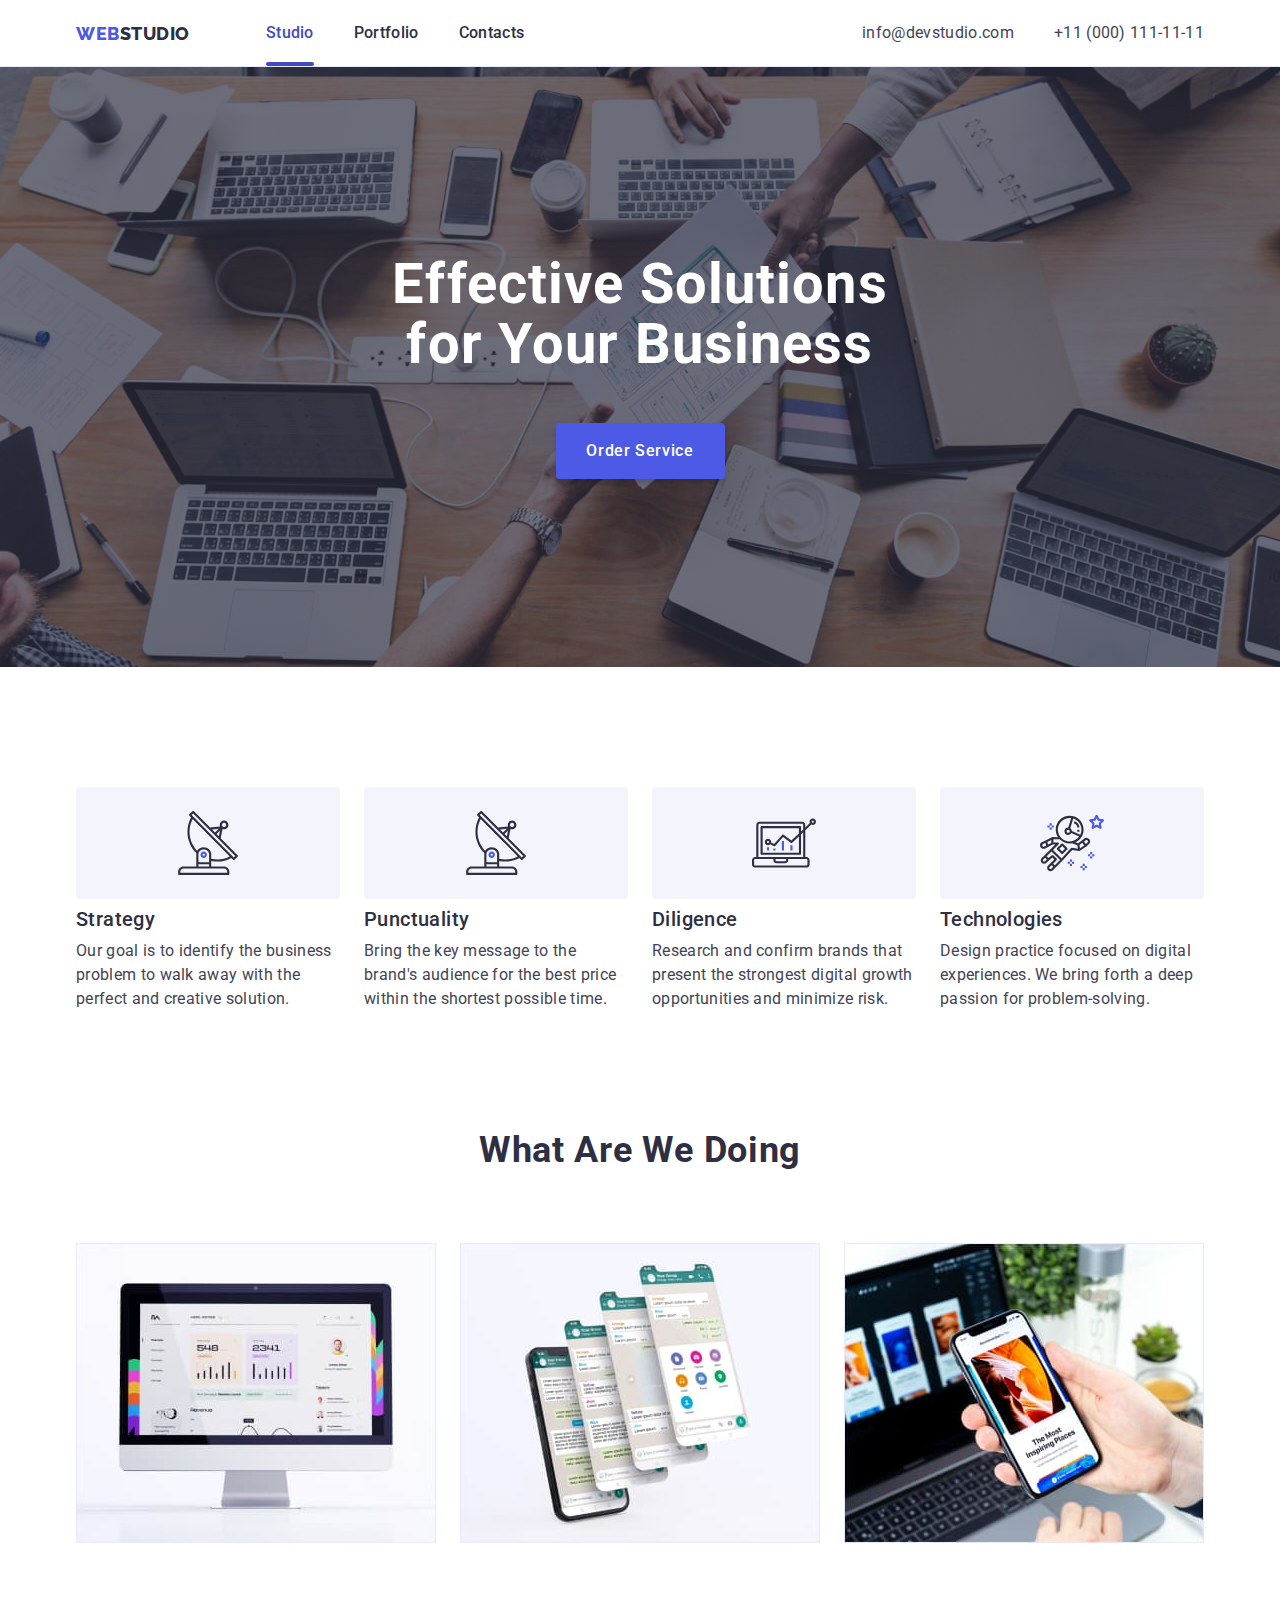
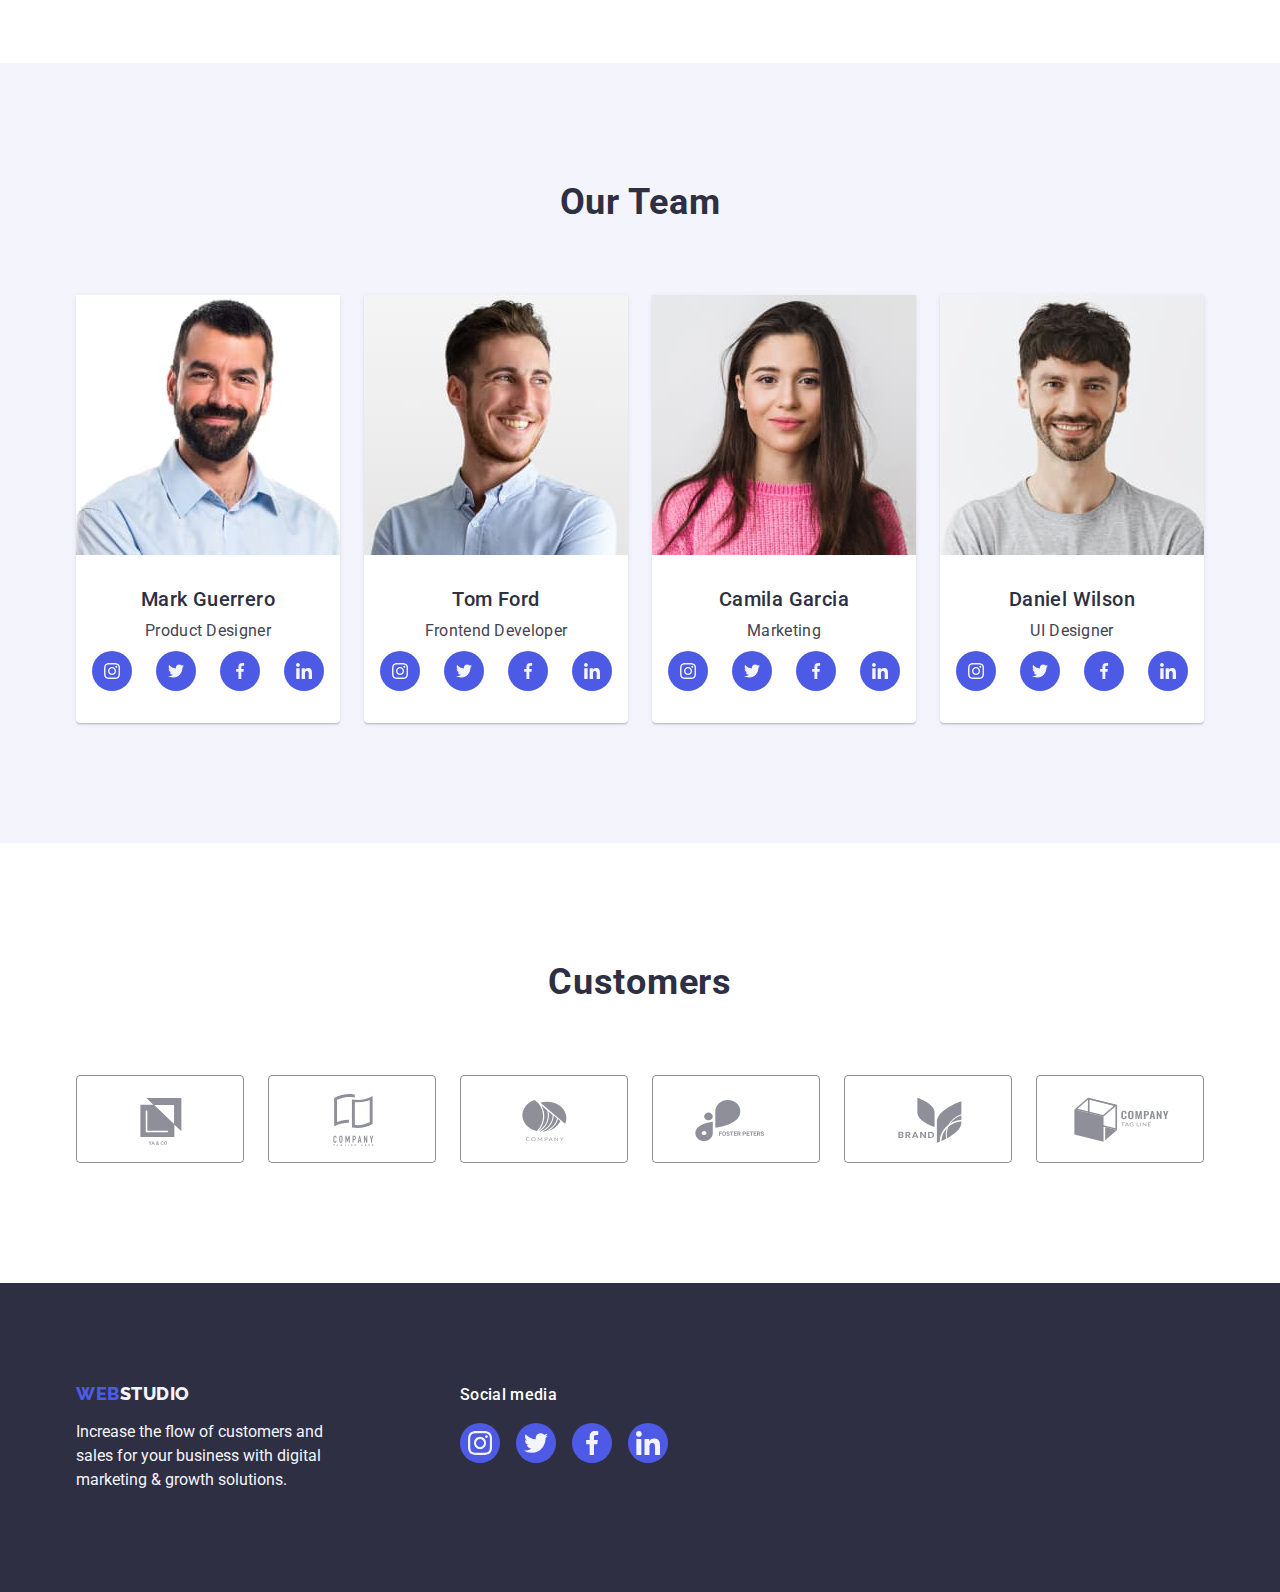
==== commit 7114e50d: "resert hw5" ====
--- a/index.html
+++ b/index.html
@@ -1,329 +1,471 @@
 <!DOCTYPE html>
 <html lang="en">
-
-<head>
-    <meta charset="UTF-8">
-    <meta http-equiv="X-UA-Compatible" content="IE=edge">
-    <meta name="viewport" content="width=device-width, initial-scale=1.0">
-    <title>webstudio</title>
-    <link rel="preconnect" href="https://fonts.googleapis.com">
-    <link rel="preconnect" href="https://fonts.gstatic.com" crossorigin>
+  <head>
+    <meta charset="UTF-8" />
+    <meta http-equiv="X-UA-Compatible" content="IE=edge" />
+    <meta name="viewport" content="width=device-width, initial-scale=1.0" />
+    <title>Studio</title>
+    <link rel="preconnect" href="https://fonts.googleapis.com" />
+    <link rel="preconnect" href="https://fonts.gstatic.com" crossorigin />
     <link
-        href="https://fonts.googleapis.com/css2?family=Raleway:wght@800&family=Roboto:wght@400;500;700;900&display=swap"
-        rel="stylesheet">
-    <link rel="stylesheet" href="https://cdnjs.cloudflare.com/ajax/libs/modern-normalize/1.1.0/modern-normalize.min.css"
-        integrity="sha512-wpPYUAdjBVSE4KJnH1VR1HeZfpl1ub8YT/NKx4PuQ5NmX2tKuGu6U/JRp5y+Y8XG2tV+wKQpNHVUX03MfMFn9Q=="
-        crossorigin="anonymous" referrerpolicy="no-referrer" />
-    <link rel="stylesheet" href="./css/styles.css">
-</head>
-
-<body>
-
-
-    <!-------------------- HEADER--------------------->
-    <header class="header">
-        <div class="container header-container">
-            <nav class="nav list header-nav">
-                <a class="logo logo-header link" href="./index.html">Web<span class="logo-span link">Studio</span></a>
-
-                <ul class="list header-container">
-                    <li class="nav-link-item"><a class="nav-link link decor-line 
-                        " href="./index.html">Studio</a></li>
-                    <li class="nav-link-item"><a class="nav-link link" href="./portfolio.html">Portfolio</a></li>
-                    <li class="nav-link-item"><a class="nav-link link" href="">Contacts</a></li>
+      href="https://fonts.googleapis.com/css2?family=Raleway:wght@800&family=Roboto:wght@400;500;700;900&display=swap"
+      rel="stylesheet"
+    />
+    <link
+      rel="stylesheet"
+      href="https://cdnjs.cloudflare.com/ajax/libs/modern-normalize/1.1.0/modern-normalize.min.css"
+    />
+    <link rel="stylesheet" href="./css/styles.css" />
+  </head>
+  <body>
+    <header class="header-section">
+      <!-- navigation -->
+      <div class="header-main container">
+        <nav class="navigation">
+          <!-- logo -->
+          <a class="logo link" href="./index.html"
+            >Web<span class="part-logo-up">Studio</span>
+          </a>
+          <ul class="menu list">
+            <li class="menu-item">
+              <a class="menu-button active link" href="./index.html">Studio</a>
+            </li>
+            <li class="menu-item">
+              <a class="menu-button link" href="./portfolio.html">Portfolio</a>
+            </li>
+            <li class="menu-item">
+              <a class="menu-button link" href="">Contacts</a>
+            </li>
+          </ul>
+        </nav>
+        <!-- contacts -->
+        <address class="address">
+          <ul class="address-box list">
+            <li class="address-list">
+              <a class="address-item link" href="mailto:info@devstudio.com"
+                >info@devstudio.com</a
+              >
+            </li>
+            <li class="address-list">
+              <a class="address-item link" href="tel:+110001111111"
+                >+11 (000) 111-11-11</a
+              >
+            </li>
+          </ul>
+        </address>
+      </div>
+    </header>
+    <main>
+      <!-- hero -->
+      <section class="hero-section hero-img">
+        <div class="container">
+          <h1 class="hero-title">Effective Solutions for Your Business</h1>
+          <button data-modal-open class="button-hero" type="button">
+            Order Service
+          </button>
+        </div>
+      </section>
+      <!-- advantages -->
+      <section class="advantages-section">
+        <div class="container">
+          <h2 class="visually-hidden">Our advantages</h2>
+          <ul class="advantages-list list">
+            <li class="advantages-item">
+              <div class="advantages-icon-box">
+                <svg width="64" height="64" class="advantages-icon">
+                  <use href="./images/symbol-defs.svg#icon-antenna"></use>
+                </svg>
+              </div>
+              <h3 class="title-name">Strategy</h3>
+              <p class="text-description">
+                Our goal is to identify the business problem to walk away with
+                the perfect and creative solution.
+              </p>
+            </li>
+            <li class="advantages-item">
+              <div class="advantages-icon-box">
+                <svg width="64" height="64" class="advantages-icon">
+                  <use href="./images/symbol-defs.svg#icon-antenna"></use>
+                </svg>
+              </div>
+              <h3 class="title-name">Punctuality</h3>
+              <p class="text-description">
+                Bring the key message to the brand's audience for the best price
+                within the shortest possible time.
+              </p>
+            </li>
+            <li class="advantages-item">
+              <div class="advantages-icon-box">
+                <svg width="64" height="64" class="advantages-icon">
+                  <use href="./images/symbol-defs.svg#icon-diagram"></use>
+                </svg>
+              </div>
+              <h3 class="title-name">Diligence</h3>
+              <p class="text-description">
+                Research and confirm brands that present the strongest digital
+                growth opportunities and minimize risk.
+              </p>
+            </li>
+            <li class="advantages-item">
+              <div class="advantages-icon-box">
+                <svg width="64" height="64" class="advantages-icon">
+                  <use href="./images/symbol-defs.svg#icon-astronaut"></use>
+                </svg>
+              </div>
+              <h3 class="title-name">Technologies</h3>
+              <p class="text-description">
+                Design practice focused on digital experiences. We bring forth a
+                deep passion for problem-solving.
+              </p>
+            </li>
+          </ul>
+        </div>
+      </section>
+      <!-- type of project -->
+      <section class="type-project-section">
+        <div class="container">
+          <h2 class="type-project-title">What are we doing</h2>
+          <ul class="type-project-list list">
+            <li class="type-project-item">
+              <img
+                class="img"
+                src="./images/computer.jpg"
+                alt="Monitor width desktop app"
+                width="360"
+              />
+            </li>
+            <li class="type-project-item">
+              <img
+                class="img"
+                src="./images/telefone.jpg"
+                alt="Smartphone and three mobile app"
+                width="360"
+              />
+            </li>
+            <li class="type-project-item">
+              <img
+                class="img"
+                src="./images/laptop.jpg"
+                alt="Laptop and smartphone"
+                width="360"
+              />
+            </li>
+          </ul>
+        </div>
+      </section>
+      <!-- our team -->
+      <section class="section-team">
+        <div class="container">
+          <h2 class="team-title-main">Our Team</h2>
+          <ul class="team-list list">
+            <li class="team-item">
+              <img
+                class="img"
+                src="./images/fotomark.jpg"
+                alt="photo Mark Guerrero"
+                width="264"
+              />
+              <div class="team-item-text">
+                <h3 class="title-name">Mark Guerrero</h3>
+                <p class="text-description">Product Designer</p>
+                <ul class="team-social-list social-list list">
+                  <li class="social-item">
+                    <a class="social-icon-link" href="">
+                      <svg width="16" height="16" class="social-icon">
+                        <use
+                          href="./images/symbol-defs.svg#icon-instagram"
+                        ></use>
+                      </svg>
+                    </a>
+                  </li>
+                  <li class="social-item">
+                    <a class="social-icon-link" href="">
+                      <svg width="16" height="16" class="social-icon">
+                        <use href="./images/symbol-defs.svg#icon-twitter"></use>
+                      </svg>
+                    </a>
+                  </li>
+                  <li class="social-item">
+                    <a class="social-icon-link" href="">
+                      <svg width="16" height="16" class="social-icon">
+                        <use
+                          href="./images/symbol-defs.svg#icon-facebook"
+                        ></use>
+                      </svg>
+                    </a>
+                  </li>
+                  <li class="social-item">
+                    <a class="social-icon-link" href="">
+                      <svg width="16" height="16" class="social-icon">
+                        <use
+                          href="./images/symbol-defs.svg#icon-linkedin"
+                        ></use>
+                      </svg>
+                    </a>
+                  </li>
                 </ul>
-            </nav>
-            <address class="address">
-                <ul class="list list-container">
-                    <li class="mail-li  address-mail-li"><a class="mail link"
-                            href="mailto:info@devstudio.com">info@devstudio.com</a></li>
-                    <li class="mail-li"><a class="mail link" href="tel:+110001111111">+11 (000) 111-11-11</a></li>
+              </div>
+            </li>
+            <li class="team-item">
+              <img
+                class="img"
+                src="./images/fototom.jpg"
+                alt="photo Tom Ford"
+                width="264"
+              />
+              <div class="team-item-text">
+                <h3 class="title-name">Tom Ford</h3>
+                <p class="text-description">Frontend Developer</p>
+                <ul class="team-social-list social-list list">
+                  <li class="social-item">
+                    <a class="social-icon-link" href="">
+                      <svg width="16" height="16" class="social-icon">
+                        <use
+                          href="./images/symbol-defs.svg#icon-instagram"
+                        ></use>
+                      </svg>
+                    </a>
+                  </li>
+                  <li class="social-item">
+                    <a class="social-icon-link" href="">
+                      <svg width="16" height="16" class="social-icon">
+                        <use href="./images/symbol-defs.svg#icon-twitter"></use>
+                      </svg>
+                    </a>
+                  </li>
+                  <li class="social-item">
+                    <a class="social-icon-link" href="">
+                      <svg width="16" height="16" class="social-icon">
+                        <use
+                          href="./images/symbol-defs.svg#icon-facebook"
+                        ></use>
+                      </svg>
+                    </a>
+                  </li>
+                  <li class="social-item">
+                    <a class="social-icon-link" href="">
+                      <svg width="16" height="16" class="social-icon">
+                        <use
+                          href="./images/symbol-defs.svg#icon-linkedin"
+                        ></use>
+                      </svg>
+                    </a>
+                  </li>
                 </ul>
-            </address>
-        </div>
-    </header>
-    <main class="main">
-        <!-------------------- section 1--------------------->
-
-        <section class="mainpage-hero">
-            <div class="container hero-container">
-                <h1 class="mainpage-hero-title">Effective Solutions for Your Business</h1>
-                <button data-modal-open class="button-hero" type="button">Order Service</button>
-                <div data-modal class="backdrop is-hidden">
-                    <div class="modal"><button data-modal-close class="button-modal" type="button">
-                        <svg class="modal-svg" width="8" height="8"><use class="modal-icon" href="./images/symbol-defs.svg#icon-modal_close"></use>
-                        </svg></button></div>
-                </div>
-            </div>
-        </section>
-
-        <!-------------------- section 2--------------------->
-
-        <section class="offers">
-            <div class="container offers-container">
-                <h2 class="offers-list"></h2>
-                <ul class="list offers-list-container">
-                    <li class="offers-title">
-                        <div class="icon-container">
-                            <svg width="64" height="64" class="offer-icon">
-                                <use href="./images/symbol-defs.svg#icon-antenna"></use>
-                            </svg>
-                        </div>
-                      
-                            <h3 class="offer-list-item">Strategy</h3>
-                            <p class="text">Our goal is to identify the business
-                                problem to walk away with the perfect and creative solution.</p>
-                        
-                    </li>
-                    <li class="offers-title">
-                        <div class="icon-container">
-                            <svg width="64" height="64" class="offer-icon">
-                                <use href="./images/symbol-defs.svg#icon-clock"></use>
-                            </svg>
-                        </div>
-                        <div>
-                            <h3 class="offer-list-item">Punctuality</h3>
-                            <p class="text">Bring the key message to the brand's audience for the best price within the
-                                shortest possible time.</p>
-                        </div>
-                    </li>
-                    <li class="offers-title">
-                        <div class="icon-container">
-                            <svg width="64" height="64" class="offer-icon">
-                                <use href="./images/symbol-defs.svg#icon-diagram"></use>
-                            </svg>
-                        </div>
-                        <div>
-                            <h3 class="offer-list-item">Diligence</h3>
-                            <p class="text">Research and confirm brands that present the strongest digital growth
-                                opportunities and minimize risk.</p>
-                        </div>
-                    </li>
-                    <li class="offers-title">
-                        <div class="icon-container">
-                            <svg width="64" height="64" class="offer-icon">
-                                <use href="./images/symbol-defs.svg#icon-astronaut"></use>
-                            </svg>
-                        </div>
-                        <div>
-                            <h3 class="offer-list-item">Technologies</h3>
-                            <p class="text">Design practice focused on digital experiences. We bring forth a deep
-                                passion for problem-solving.</p>
-                        </div>
-                    </li>
+              </div>
+            </li>
+            <li class="team-item">
+              <img
+                class="img"
+                src="./images/fotocamila.jpg"
+                alt="photo Camila Garcia"
+                width="264"
+              />
+              <div class="team-item-text">
+                <h3 class="title-name">Camila Garcia</h3>
+                <p class="text-description">Marketing</p>
+                <ul class="team-social-list social-list list">
+                  <li class="social-item">
+                    <a class="social-icon-link" href="">
+                      <svg width="16" height="16" class="social-icon">
+                        <use
+                          href="./images/symbol-defs.svg#icon-instagram"
+                        ></use>
+                      </svg>
+                    </a>
+                  </li>
+                  <li class="social-item">
+                    <a class="social-icon-link" href="">
+                      <svg width="16" height="16" class="social-icon">
+                        <use href="./images/symbol-defs.svg#icon-twitter"></use>
+                      </svg>
+                    </a>
+                  </li>
+                  <li class="social-item">
+                    <a class="social-icon-link" href="">
+                      <svg width="16" height="16" class="social-icon">
+                        <use
+                          href="./images/symbol-defs.svg#icon-facebook"
+                        ></use>
+                      </svg>
+                    </a>
+                  </li>
+                  <li class="social-item">
+                    <a class="social-icon-link" href="">
+                      <svg width="16" height="16" class="social-icon">
+                        <use
+                          href="./images/symbol-defs.svg#icon-linkedin"
+                        ></use>
+                      </svg>
+                    </a>
+                  </li>
                 </ul>
-            </div>
-        </section>
-
-
-
-        <!-------------------- section 3--------------------->
-
-        <section class="main-gallery">
-            <div class="container main-gallery-container">
-                <h2 class="main-gallery-text">What are we doing</h2>
-                <ul class="list main-gallery-list">
-                    <li class="main-gallery-img"><img class="gallery-img" src="./images/img1.1.jpg" alt="monitor"
-                            width="360" /></li>
-                    <li class="main-gallery-img"><img class="gallery-img" src="./images/img2.jpg" alt="mobail"
-                            width="360" /></li>
-                    <li class="main-gallery-img"><img class="gallery-img" src="./images/photo1.1.jpg" alt="mobail"
-                            width="360" /></li>
+              </div>
+            </li>
+            <li class="team-item">
+              <img
+                class="img"
+                src="./images/fotodaniel.jpg"
+                alt="photo Daniel Wilson"
+                width="264"
+              />
+              <div class="team-item-text">
+                <h3 class="title-name">Daniel Wilson</h3>
+                <p class="text-description">UI Designer</p>
+                <ul class="team-social-list social-list list">
+                  <li class="social-item">
+                    <a class="social-icon-link" href="">
+                      <svg width="16" height="16" class="social-icon">
+                        <use
+                          href="./images/symbol-defs.svg#icon-instagram"
+                        ></use>
+                      </svg>
+                    </a>
+                  </li>
+                  <li class="social-item">
+                    <a class="social-icon-link" href="">
+                      <svg width="16" height="16" class="social-icon">
+                        <use href="./images/symbol-defs.svg#icon-twitter"></use>
+                      </svg>
+                    </a>
+                  </li>
+                  <li class="social-item">
+                    <a class="social-icon-link" href="">
+                      <svg width="16" height="16" class="social-icon">
+                        <use
+                          href="./images/symbol-defs.svg#icon-facebook"
+                        ></use>
+                      </svg>
+                    </a>
+                  </li>
+                  <li class="social-item">
+                    <a class="social-icon-link" href="">
+                      <svg width="16" height="16" class="social-icon">
+                        <use
+                          href="./images/symbol-defs.svg#icon-linkedin"
+                        ></use>
+                      </svg>
+                    </a>
+                  </li>
                 </ul>
-            </div>
-        </section>
-
-        <!-------------------- section 4--------------------->
-
-        <section class="team">
-            <div class="container team-container">
-                <h2 class="team-gellery">Our Team</h2>
-                <ul class="list team-container-resume">
-                    <li class="team-gellery-list">
-                        <img src="./images/11.jpg" alt="photo1" width="264">
-                        <div class="gallery-text">
-                            <h3 class="team-gellery-text">Mark Guerrero</h3>
-                            <p class="team-gellery-subtext">Product Designer</p>
-                            <ul class="social list">
-                                <li class="social-link"><a href="" class="link icon-social"><svg width="16" height="16"
-                                            class="icon-svg">
-                                            <use href="./images/symbol-defs.svg#icon-instagram-2"></use>
-                                        </svg></a></li>
-                                <li class="social-link"><a href="" class="link icon-social"><svg width="16" height="16"
-                                            class="icon-svg">
-                                            <use href="./images/symbol-defs.svg#icon-Group"></use>
-                                        </svg></a></li>
-                                <li class="social-link"><a href="" class="link icon-social"><svg width="16" height="16"
-                                            class="icon-svg">
-                                            <use href="./images/symbol-defs.svg#icon-facebook-1"></use>
-                                        </svg></a></li>
-                                <li class="social-link"><a href="" class="link icon-social"><svg width="16" height="16"
-                                            class="icon-svg">
-                                            <use href="./images/symbol-defs.svg#icon-linkedin-1"></use>
-                                        </svg></a></li>
-                            </ul>
-                        </div>
-                    </li>
-
-                    <li class="team-gellery-list">
-                        <img src="./images/12.jpg" alt="photo1" width="264">
-                        <div class="gallery-text">
-                            <h3 class="team-gellery-text">Tom Ford</h3>
-                            <p class="team-gellery-subtext">Frontend Developer</p>
-                            <ul class="social list">
-                                <li class="social-link"><a href="" class="link icon-social"><svg width="16" height="16"
-                                            class="icon-svg">
-                                            <use href="./images/symbol-defs.svg#icon-instagram-2"></use>
-                                        </svg></a></li>
-                                <li class="social-link"><a href="" class="link icon-social"><svg width="16" height="16"
-                                            class="icon-svg">
-                                            <use href="./images/symbol-defs.svg#icon-Group"></use>
-                                        </svg></a></li>
-                                <li class="social-link"><a href="" class="link icon-social"><svg width="16" height="16"
-                                            class="icon-svg">
-                                            <use href="./images/symbol-defs.svg#icon-facebook-1"></use>
-                                        </svg></a></li>
-                                <li class="social-link"><a href="" class="link icon-social"><svg width="16" height="16"
-                                            class="icon-svg">
-                                            <use href="./images/symbol-defs.svg#icon-linkedin-1"></use>
-                                        </svg></a></li>
-                            </ul>
-                        </div>
-                    </li>
-                    <li class="team-gellery-list">
-                        <img src="./images/13.jpg" alt="photo1" width="264">
-                        <div class="gallery-text">
-                            <h3 class="team-gellery-text">Camila Garcia</h3>
-                            <p class="team-gellery-subtext">Marketing</p>
-                            <ul class="social list">
-                                <li class="social-link"><a href="" class="link icon-social"><svg width="16" height="16"
-                                            class="icon-svg">
-                                            <use href="./images/symbol-defs.svg#icon-instagram-2"></use>
-                                        </svg></a></li>
-                                <li class="social-link"><a href="" class="link icon-social"><svg width="16" height="16"
-                                            class="icon-svg">
-                                            <use href="./images/symbol-defs.svg#icon-Group"></use>
-                                        </svg></a></li>
-                                <li class="social-link"><a href="" class="link icon-social"><svg width="16" height="16"
-                                            class="icon-svg">
-                                            <use href="./images/symbol-defs.svg#icon-facebook-1"></use>
-                                        </svg></a></li>
-                                <li class="social-link"><a href="" class="link icon-social"><svg width="16" height="16"
-                                            class="icon-svg">
-                                            <use href="./images/symbol-defs.svg#icon-linkedin-1"></use>
-                                        </svg></a></li>
-                            </ul>
-                        </div>
-                    </li>
-                    <li class="team-gellery-list">
-                        <img src="./images/14.jpg" alt="photo1" width="264">
-                        <div class="gallery-text">
-                            <h3 class="team-gellery-text">Daniel Wilson</h3>
-                            <p class="team-gellery-subtext">UI Designer</p>
-                            <ul class="social list">
-                                <li class="social-link"><a href="" class="link icon-social"><svg width="16" height="16"
-                                            class="icon-svg">
-                                            <use href="./images/symbol-defs.svg#icon-instagram-2"></use>
-                                        </svg></a></li>
-                                <li class="social-link"><a href="" class="link icon-social"><svg width="16" height="16"
-                                            class="icon-svg">
-                                            <use href="./images/symbol-defs.svg#icon-Group"></use>
-                                        </svg></a></li>
-                                <li class="social-link"><a href="" class="link icon-social"><svg width="16" height="16"
-                                            class="icon-svg">
-                                            <use href="./images/symbol-defs.svg#icon-facebook-1"></use>
-                                        </svg></a></li>
-                                <li class="social-link"><a href="" class="link icon-social"><svg width="16" height="16"
-                                            class="icon-svg">
-                                            <use href="./images/symbol-defs.svg#icon-linkedin-1"></use>
-                                        </svg></a></li>
-                            </ul>   
-                        </div>
-                    </li>
-                 </ul>
-            </div>
-        </section>
-        <section class="customers">
-           <div class="customers-wrap"> <h2 class="customers-text">Customers</h2>
-            <ul class="list customers-list">
-                <li class="customers-link"><a href="" class="customers-icon">
-                        <svg width="104" height="56" class="customer-svg">
-                            <use href="./images/symbol-defs.svg#icon-Logo"></use>
-                        </svg></a></li>
-                <li class="customers-link"><a href="" class="customers-icon">
-                        <svg width="104" height="56" class="customer-svg">
-                            <use href="./images/symbol-defs.svg#icon-Logo-1"></use>
-                        </svg></a></li>
-                <li class="customers-link"><a href="" class="customers-icon">
-                        <svg width="104" height="56" class="customer-svg">
-                            <use href="./images/symbol-defs.svg#icon-Logo-2"></use>
-                        </svg></a></li>
-                <li class="customers-link"><a href="" class="customers-icon">
-                        <svg width="104" height="56" class="customer-svg">
-                            <use href="./images/symbol-defs.svg#icon-Logo-3"></use>
-                        </svg></a></li>
-                <li class="customers-link"><a href="" class="customers-icon">
-                        <svg width="104" height="56" class="customer-svg">
-                            <use href="./images/symbol-defs.svg#icon-Logo-4"></use>
-                        </svg></a></li>
-                <li class="customers-link"><a href="" class="customers-icon">
-                        <svg width="104" height="56" class="customer-svg">
-                            <use href="./images/symbol-defs.svg#icon-Logo-5"></use>
-                        </svg></a></li>
-            </ul>
-        </div>
-        </section>
+              </div>
+            </li>
+          </ul>
+        </div>
+      </section>
+
+      <section class="section-customers">
+        <div class="container">
+          <h2 class="cusromers-title-main">Customers</h2>
+          <ul class="customers-list list">
+            <li class="customers-item">
+              <a class="customers-link" href=""
+                ><svg width="104" height="56" class="customer-icon">
+                  <use href="./images/symbol-defs.svg#icon-yaco"></use>
+                </svg>
+              </a>
+            </li>
+            <li class="customers-item">
+              <a class="customers-link" href=""
+                ><svg width="104" height="56" class="customer-icon">
+                  <use href="./images/symbol-defs.svg#icon-tagline-h"></use>
+                </svg>
+              </a>
+            </li>
+            <li class="customers-item">
+              <a class="customers-link" href=""
+                ><svg width="104" height="56" class="customer-icon">
+                  <use href="./images/symbol-defs.svg#icon-company"></use>
+                </svg>
+              </a>
+            </li>
+            <li class="customers-item">
+              <a class="customers-link" href=""
+                ><svg width="104" height="56" class="customer-icon">
+                  <use href="./images/symbol-defs.svg#icon-foster-peters"></use>
+                </svg>
+              </a>
+            </li>
+            <li class="customers-item">
+              <a class="customers-link" href=""
+                ><svg width="104" height="56" class="customer-icon">
+                  <use href="./images/symbol-defs.svg#icon-brend"></use>
+                </svg>
+              </a>
+            </li>
+            <li class="customers-item">
+              <a class="customers-link" href=""
+                ><svg width="104" height="56" class="customer-icon">
+                  <use href="./images/symbol-defs.svg#icon-teg-line"></use>
+                </svg>
+              </a>
+            </li>
+          </ul>
+        </div>
+      </section>
     </main>
 
-    <!-- footer-->
-    <footer class="footer">
-        <div class="container container-footer">
-            <div><a class="logo link logo-footer" href="index.html">Web<span
-                        class="logo-span-footer link">Studio</span></a>
-                <p class="footer-title">
-                    Increase the flow of customers and sales for your business with digital marketing & growth
-                    solutions.
-                </p>
-            </div>
-            <div class="footer-social">
-                <p class="footer-soc-text">Social media</p>
-                <ul class="footer-soc-list list">
-                    <li class="footer-icon-list">
-                        <a href="" class="footer-link">
-                            <svg width="24" height="24" class="footer-svg">
-                                <use href="./images/symbol-defs.svg#icon-instagram-2">
-                                </use>
-                            </svg></a>
-                    </li>
-                    <li class="footer-icon-list">
-                        <a href="" class="footer-link">
-                            <svg width="24" height="24" class="footer-svg">
-                                <use href="./images/symbol-defs.svg#icon-Group">
-                                </use>
-                            </svg></a>
-                    </li>
-                    <li class="footer-icon-list">
-                        <a href="" class="footer-link">
-                            <svg width="24" height="24" class="footer-svg">
-                                <use href="./images/symbol-defs.svg#icon-facebook-1">
-                                </use>
-                            </svg></a>
-                    </li>
-                    <li class="footer-icon-list">
-                        <a href="" class="footer-link">
-                            <svg width="24" height="24" class="footer-svg">
-                                <use href="./images/symbol-defs.svg#icon-linkedin-1">
-                                </use>
-                            </svg></a>
-                    </li>
-                </ul>
-            </div>
-        </div>
-
+    <footer class="footer-space">
+      <!-- logo -->
+      <div class="footer-blocks container">
+        <div class="footer-description">
+          <a class="logo link" href="./index.html">
+            Web<span class="part-logo-down">Studio</span>
+          </a>
+          <p class="footer-about">
+            Increase the flow of customers and sales for your business with
+            digital marketing & growth solutions.
+          </p>
+        </div>
+
+        <div class="footer-block-icons">
+          <p class="footer-icons-descriprion">Social media</p>
+
+          <ul class="footer-social-list social-list list">
+            <li class="social-item">
+              <a class="social-icon-link" href="">
+                <svg width="24" height="24" class="social-icon">
+                  <use href="./images/symbol-defs.svg#icon-instagram"></use>
+                </svg>
+              </a>
+            </li>
+            <li class="social-item">
+              <a class="social-icon-link" href="">
+                <svg width="24" height="24" class="social-icon">
+                  <use href="./images/symbol-defs.svg#icon-twitter"></use>
+                </svg>
+              </a>
+            </li>
+            <li class="social-item">
+              <a class="social-icon-link" href="">
+                <svg width="24" height="24" class="social-icon">
+                  <use href="./images/symbol-defs.svg#icon-facebook"></use>
+                </svg>
+              </a>
+            </li>
+            <li class="social-item">
+              <a class="social-icon-link" href="">
+                <svg width="24" height="24" class="social-icon">
+                  <use href="./images/symbol-defs.svg#icon-linkedin"></use>
+                </svg>
+              </a>
+            </li>
+          </ul>
+        </div>
+      </div>
     </footer>
 
-<script src="./JS/modal.js"></script>
-
-</body>
-
-</html>+    <!----- Modal Window --------->
+    <div data-modal class="backdrop is-hidden">
+      <div class="modal">
+        <button type="button" data-modal-close class="button-modal-close">
+          <svg width="8" height="8" class="icon-modal-close">
+            <use href="./images/symbol-defs.svg#icon-close-1"></use>
+          </svg>
+        </button>
+      </div>
+    </div>
+
+    <script src="./js/modal.js"></script>
+  </body>
+</html>
--- a/css/styles.css
+++ b/css/styles.css
@@ -1,900 +1,744 @@
-:root{
-  --iris:#4D5AE5;
-  --ocean:#404BBF;
-  --naviblue: #2E2F42;
-  --green:#31D0AA;
-  --slate:#434455;
-  --laightslate:#8E8F99;
-  --cornflower:#E7E9FC;
-  --cloud:#F4F4FD;
-  --navibluemodal:#2E2F42 40 %;
-  --grey:#2E2F42 70 %;
-}
-
-/**--------------RESET------------*/
-*,
-*::before,
-*::after{
-box-sizing: border-box;
-}
-
-
+:root {
+  /* background color */
+  --background-color: #ffffff;
+  --background-section-color: #2e2f42;
+
+  --thumb-bg-color: #4d5ae5;
+
+  /* text color */
+  --main-title-color: #2e2f42;
+  --text-description-color: #434455;
+  --footer-text-color: #f4f4fd;
+  --nav-color: #2e2f42;
+  --overlay-text-color: #f4f4fd;
+
+  /* logo color */
+  --logo-main-color: #4d5ae5;
+  --logo-header-color: #2e2f42;
+
+  /* link, icon and button color */
+  --main-color-hover: #404bbf;
+  --button-normal-color: #4d5ae5;
+
+  --icon-color: #404bbf;
+  --icon-color-hover: #31d0aa;
+  --icon-company: #8e8f99;
+  --icon-social: #f4f4fd;
+
+  /* modal window */
+  --bt-modal-main: #e7e9fc;
+  --bt-modal-hover: #404bbf;
+  --icon-modal-main: #2e2f42;
+  --icon-modal-hover: #ffffff;
+
+  /* animation  */
+  --main-delay: 250ms;
+  --main-cubic-bezier: cubic-bezier(0.4, 0, 0.2, 1);
+}
+
+/* global styles */
 h1,
 h2,
 h3,
 h4,
 h5,
 h6,
-p{margin: 0;
-}
-
-button{
-  cursor: pointer;
-}
-
-img{
+p,
+ul {
+  margin: 0;
+  padding: 0;
+}
+
+body {
+  font-family: 'Roboto', sans-serif;
+  color: var(--text-description-color);
+  background-color: var(--background-color);
+}
+
+.container {
+  width: 1158px;
+  margin: 0 auto;
+  padding-left: 15px;
+  padding-right: 15px;
+}
+
+.link {
+  text-decoration: none;
+}
+
+.list {
+  list-style: none;
+}
+
+.visually-hidden {
+  position: absolute;
+  width: 1px;
+  height: 1px;
+  margin: -1px;
+  border: 0;
+  padding: 0;
+
+  white-space: nowrap;
+  clip-path: inset(100%);
+  clip: rect(0 0 0 0);
+  overflow: hidden;
+}
+
+.img {
   display: block;
-  max-width: 100%;
-  height: auto;
-}
-
-ul{
-  padding-left: 0;
-margin: 0;
-}
-
-/*---------body--------*/
-
-
-
-body {font-family: "Roboto", sans-serif;
-  color: #434455 ;
-  background-color: #FFFFFF;
-}
-
-
-
-
-.header{
-  border-bottom: 1px solid #E7E9FC;
-  box-shadow: 0px 1px 6px 0px rgba(46, 47, 66, 0.08),
-   0px 1px 1px 0px rgba(46, 47, 66, 0.16),
-   0px 2px 1px 0px rgba(46, 47, 66, 0.08);
-}
-
-/* -------logo---------- */
-.logo {
-font-family: 'Raleway' ,sans-serif ;
-font-weight: 800;
-font-size: 18px;
-line-height: 1.17;
-color:var(--iris);
-letter-spacing: 0.03em;
-text-transform: uppercase;
-}
-.logo-header{
-  display: block;
-  padding-top: 24px;
-  padding-bottom: 24px;
-  margin-right:  76px;
-
-}
-.list-container{
-  display: block;
-}
-.list.header-container{ 
-  border: none;
-}
-.logo-span{
-  color:var(--naviblue);
- }
-  
-
-  .logo link{text-decoration: none;}
- 
-  .logo-span-footer{
-      font-family: 'Raleway' ,sans-serif ;
-      font-weight: 800;
-      font-size: 18px;
-      line-height: 1.17;
-      color:var(--cloud);
-      letter-spacing: 0.03em;
-      text-transform: uppercase;
-      }
-     
-  
-
-
-/* -----------nav----------- */
-.container{
-  width: 1158px;
-  padding-left: 15px; 
-  padding-right: 15px;
-  margin: 0 auto;
-}
-
-.header-container{
-   display: flex;
-   justify-content: space-between;
-   
-}  
-.header-list-container{
-  display: flex;
-  
-}
-
-.header-nav{
-  display: flex;
-  align-items: center;
-  
-
-}
-
-
-.nav-link:hover{
-  color: var(--iris);
-}
-
-
-.nav-link:focus{
-   color: var(--iris);  
-}
-.nav-link { 
+}
+
+.title-name {
   font-weight: 500;
-  line-height: 1.5;
-  letter-spacing: 0.02em;
-  color: var(--naviblue);
-  display: block;
-  padding-top: 24px;
-  padding-bottom: 24px;
-  position: relative;
-  
-  transition: 
-  color 250ms cubic-bezier(0.4, 0, 0.2, 1); 
-  
-}
-.decor-line{
-  color: var(--ocean);
-}
-.decor-line::after{
-  content: '';
-  position:absolute;
-  width: 100%;
-  height: 4px; 
-  left: 0px;
-  top: 69px;
-
-
-  background:var(--ocean);
-  border-radius: 2px;
-}
-.nav-link-item{
-
-  margin-right:40px;
-  
-}
-
-
-
-
-.address{
-  display: flex;
-  font-style: normal;
-  
-  
-  
-}
-.list-container{
-  display: flex;
-  align-items: center;
-  justify-content: center;
-
-  
-}
-.mail {
-
+  font-size: 20px;
+  line-height: 1.2;
+  letter-spacing: 0.02em;
+  color: var(--main-title-color);
+}
+
+.text-description {
   font-weight: 400;
   font-size: 16px;
   line-height: 1.5;
   letter-spacing: 0.02em;
-  color:var(--slate);
+  color: var(--text-description-color);
+}
+
+/*------------- logo styles ----------------*/
+.logo {
+  margin-right: 76px;
+
+  font-family: Raleway, sans-serif;
+  font-weight: 800;
+  font-size: 18px;
+  line-height: 1.17;
+  letter-spacing: 0.03em;
+  text-transform: uppercase;
+  color: var(--logo-main-color);
+}
+
+.logo .part-logo-up {
+  color: var(--logo-header-color);
+}
+
+.logo .part-logo-down {
+  color: var(--footer-text-color);
+}
+
+/* -------------header------------------------- */
+/*------------- navigation styles ----------------*/
+.header-section {
+  border-bottom: 1px solid #e7e9fc;
+  box-shadow: 0px 2px 1px rgba(46, 47, 66, 0.08), 0px 1px 1px rgba(46, 47, 66, 0.16),
+    0px 1px 6px rgba(46, 47, 66, 0.08);
+}
+
+.header-main {
+  display: flex;
+  justify-content: space-between;
+  align-items: center;
+}
+
+.navigation {
+  display: flex;
+  margin-right: auto;
+  align-items: center;
+}
+
+.menu {
+  display: flex;
+}
+
+.menu-button {
+  position: relative;
+  padding: 24px 0;
+
+  font-weight: 500;
+  font-size: 16px;
+  /* line-height: 1.5; притиснув after */
+  letter-spacing: 0.02em;
+  color: var(--nav-color);
+
+  transition: color var(--main-delay) var(--main-cubic-bezier);
+}
+
+.active.menu-button {
+  color: var(--main-color-hover);
+}
+
+.active.menu-button::after {
+  position: absolute;
+  left: 0;
+  bottom: 0;
+
   display: block;
+  content: '';
+  width: 100%;
+  height: 4px;
+
+  background-color: var(--main-color-hover);
+  border-radius: 2px;
+}
+
+.menu-item {
+  margin-right: 40px;
   padding-top: 24px;
   padding-bottom: 24px;
-  transition:
-  color 250ms cubic-bezier(0.4, 0, 0.2, 1); 
-  }
-.tel {
-  
+}
+
+.menu-item:nth-last-child(-n + 1) {
+  margin-right: 0;
+}
+
+.address {
+  font-style: normal;
+}
+
+.address-box {
+  display: flex;
+}
+
+.address-list {
+  margin-right: 40px;
+}
+
+.address-list:nth-last-child(-n + 1) {
+  margin-right: 0;
+}
+
+.address-item {
+  font-size: 16px;
+  line-height: 1.5;
+  letter-spacing: 0.02em;
+  color: var(--text-description-color);
+
+  transition: color var(--main-delay) var(--main-cubic-bezier);
+}
+
+/* hover and focus */
+.menu-button:hover,
+.menu-button:focus,
+.address-item:hover,
+.address-item:focus {
+  color: var(--main-color-hover);
+}
+
+/* social network icons */
+
+.social-list {
+  display: flex;
+  justify-content: center;
+}
+.social-item {
+  width: 40px;
+  height: 40px;
+}
+.social-icon-link {
+  display: flex;
+  width: 100%;
+  height: 100%;
+  align-items: center;
+  justify-content: center;
+
+  background-color: var(--button-normal-color);
+  border-radius: 50%;
+
+  transition: background-color var(--main-delay) var(--main-cubic-bezier);
+}
+
+.social-icon {
+  fill: var(--icon-social);
+}
+
+/*------------footer styles------------------- */
+
+.footer-space {
+  background: var(--background-section-color);
+  padding: 100px 0;
+}
+
+.footer-blocks {
+  display: flex;
+  align-items: baseline;
+}
+
+.footer-description {
+  margin-right: 120px;
+}
+
+.footer-space .logo {
+  display: inline-block;
+  margin-bottom: 16px;
+}
+
+.footer-about {
+  width: 264px;
   font-weight: 400;
   font-size: 16px;
   line-height: 1.5;
-  letter-spacing: 0.02em;
-  color:var(--slate);
-}
-
-
-.mail cursor{
-   align-self: start;}
-
-
-
-.mail:hover{
-color: var(--ocean);
-}
-.mail:focus{
-color:var(--ocean);
-}
-
-.address-mail-li{
-  margin-right: 40px;
-}
-
-.tel , .mail{cursor: pointer;} 
-
-
-
-
-/* -----------hero---------------- */
- 
- 
-.list{
-  list-style: none}
-.link{
-   text-decoration: none;
-}
-.hero-container{
-  text-align: center;
-}
-.hero{
+  color: var(--footer-text-color);
+}
+
+.footer-icons-descriprion {
+  margin-bottom: 16px;
+
   font-weight: 500;
   font-size: 16px;
-  line-height: 1.5; 
-
-  
-}
-
-
-.hero-list-item{ 
-  font-weight: 500;
-  font-size: 16px;
-  line-height: 1.5 ;
-  display: flex; 
-  justify-content: center;
-  gap: 24px;
- margin-bottom: 72px;
-  
-  }
-
-
-
-
-.mainpage-hero{
- 
-  max-width: 1440px; 
-  margin-left: auto;
-  margin-right: auto;
-  background-color: var(--naviblue);
+  line-height: 1.5;
+  letter-spacing: 0.02em;
+  color: var(--background-color);
+}
+
+.footer-social-list {
+  gap: 16px;
+}
+
+.footer-social-list .social-icon-link:hover,
+.footer-social-list .social-icon-link:focus {
+  background-color: var(--icon-color-hover);
+}
+
+/* -----------PAGE index-------------------- */
+
+/* ----hero----- */
+.hero-section {
   padding-top: 188px;
   padding-bottom: 188px;
-  background-image: linear-gradient(rgba(46, 47, 66, 0.7),rgba(46, 47, 66, 0.7)),url(../images/people-office1.jpg);
+  text-align: center;
+}
+
+.hero-img {
+  max-width: 1440px;
+  height: 600px;
+  margin-right: auto;
+  margin-left: auto;
+
+  background-color: var(--background-section-color);
+  background-image: linear-gradient(rgba(46, 47, 66, 0.7), rgba(46, 47, 66, 0.7)),
+    url('../images/people-office.jpg');
   background-repeat: no-repeat;
   background-position: center;
   background-size: cover;
-  
-    
-}
-.mainpage-hero-title{
+}
+
+.hero-title {
+  display: block;
+  margin-right: auto;
+  margin-left: auto;
+  margin-bottom: 48px;
+  max-width: 496px;
+
+  font-weight: 700;
   font-size: 56px;
-  text-align: center;
-  letter-spacing: 0.02em;
-  color:#ffffff;
   line-height: 1.07;
-  width: 496px;
-  margin: 0 auto;
-}
- 
-
-
-
-
-.button{ 
-  font-family:"Roboto", sans-serif;
+  letter-spacing: 0.02em;
+  color: #ffffff;
+}
+
+.button-hero {
+  display: block;
+  min-width: 169px;
+  height: 56px;
+  margin-right: auto;
+  margin-left: auto;
+  padding-top: 16px;
+  padding-bottom: 16px;
+  border-radius: 4px;
+  box-shadow: 0px 4px 4px rgba(0, 0, 0, 0.15);
+
+  font-family: 'Roboto', sans-serif;
   font-weight: 500;
   font-size: 16px;
   line-height: 1.5;
-  color: var(--iris);
   letter-spacing: 0.04em;
-  padding-top: 12px;
-  padding-bottom: 12px;
-  padding-left: 24px;
-  padding-right: 24px;
-  background:var(--cloud);
-  border: 1px solid #E7E9FC;
+  color: #ffffff;
+  background-color: var(--button-normal-color);
+  border: none;
+  cursor: pointer;
+
+  transition: background-color var(--main-delay) var(--main-cubic-bezier);
+}
+
+.button-hero:hover,
+.button-hero:focus {
+  background-color: var(--main-color-hover);
+}
+
+/* <!-- advantages -->  */
+
+.advantages-section {
+  padding: 120px 0;
+}
+
+.advantages-list {
+  display: flex;
+  margin-left: auto;
+  margin-right: auto;
+}
+
+.advantages-item {
+  width: calc((100% - 72px) / 4);
+  margin-right: 24px;
+}
+
+.advantages-item:nth-last-child(-n + 1) {
+  margin-right: 0;
+}
+
+.advantages-item > .title-name {
+  margin-bottom: 8px;
+}
+
+.advantages-icon-box {
+  display: flex;
+  width: 264px;
+  height: 112px;
+  align-items: center;
+  justify-content: center;
+  margin-bottom: 8px;
+
+  background-color: var(--footer-text-color);
   border-radius: 4px;
- 
-  transition: 
-  background 250ms cubic-bezier(0.4, 0, 0.2, 1), 
-  box-shadow 250ms cubic-bezier(0.4, 0, 0.2, 1),
-  border-color 250ms cubic-bezier(0.4, 0, 0.2, 1), 
-  color 250ms cubic-bezier(0.4, 0, 0.2, 1); }
-
-.button:hover{
-  background: var(--iris);
-  color: #ffffff;
-  box-shadow: 0px 4px 4px rgba(0, 0, 0, 0.15);
-  border-color: transparent;
-}
-.button:focus{
-  background: var(--iris); 
-  color: #ffffff;
-  box-shadow: 0px 4px 4px rgba(0, 0, 0, 0.15);
-  border-color: transparent;
-}
-
-
-
-.button-hero{ 
-  
-  font-family: "Roboto", sans-serif;
-  font-weight: 500;
-  font-style: normal;
-  font-size: 16px;
-  line-height: 1.5;
-  min-width: 169px;
-
-  border: none;
-  border-radius: 4px;
-  box-shadow: 0px 4px 4px rgba(0, 0, 0, 0.15);
-  letter-spacing: 0.04em;
-  background-color:var(--iris);
-  color: #FFFFFF;
-  margin-top: 48px;
-  padding-top: 16px;
-  padding-right: 32px; 
-  padding-bottom: 16px;
-  padding-left: 32px;
-
-  transition:
-  background  250ms cubic-bezier(0.4, 0, 0.2, 1), 
-  box-shadow 250ms cubic-bezier(0.4, 0, 0.2, 1); 
-  
-}
-
-.button-hero:hover{ 
-  box-shadow: 0px 4px 4px rgba(0, 0, 0, 0.15);
-  background: var(--ocean);}
-
-.button-hero:focus{ 
-  box-shadow: 0px 4px 4px rgba(0, 0, 0, 0.15);
-  background-color: var(--ocean);}
-
-
-
-.backdrop{
-
-  position: fixed;
-  left: 0;
-  top: 0;
-  width: 100%;
-  height:100%;
-  background: rgba(46, 47, 66, 0.4);
-  display: flex;
-  justify-content: center;
-  align-items: center;
-  transition: opacity 300ms cubic-bezier(0.4, 0, 0.2, 1),
-  visibility 300ms cubic-bezier(0.4, 0, 0.2, 1);
-
-}
-.is-hidden{
-  visibility: hidden;
-  opacity: 0;
-  pointer-events: none;
-} 
-.modal{
-  width: 408px;
-  min-height: 576px;
-  padding: 24px;
-  background: #FCFCFC;
-  box-shadow: 0px 1px 1px rgba(0, 0, 0, 0.14), 0px 1px 3px rgba(0, 0, 0, 0.12), 0px 2px 1px rgba(0, 0, 0, 0.2);
-  border-radius: 4px;
-
- 
-}
-.button-modal{
+}
+
+/* <!-- type of project --> */
+
+.type-project-section {
+  padding-bottom: 120px;
+}
+
+.type-project-title {
+  margin-bottom: 72px;
+
+  font-weight: 700;
+  font-size: 36px;
+  line-height: 1.11;
+  letter-spacing: 0.02em;
+  text-align: center;
+  text-transform: capitalize;
+  color: var(--main-title-color);
+}
+
+.type-project-list {
   display: flex;
   margin-left: auto;
-  background: #E7E9FC;
-  border: 1px solid rgba(0, 0, 0, 0.1);
-  border-radius: 50%;
-  width: 24px;
-  height: 24px;
-  justify-content: center;
-  align-items: center;
-
-
-  transition:
-  background-color  250ms cubic-bezier(0.4, 0, 0.2, 1), 
-  fill 250ms cubic-bezier(0.4, 0, 0.2, 1); 
-  
-}
-.button-modal:hover{
-  background-color: var(--ocean); 
-  fill: white;
-
-}
-.button-modal:hover{
-  background-color: var(--ocean); 
-  fill: white;
-}
-
-
-
-
-/*****---------------- offers------------------ */
-
-.offers-list-container{ 
-  display: flex;
+  margin-bottom: auto;
+}
+
+.type-project-item {
+  margin-right: 24px;
+  width: calc((100% - 1px) / 3);
+}
+
+.type-project-item:nth-last-child(-n + 1) {
+  margin-right: 0;
+}
+
+/* <!-- our team --> */
+
+.section-team {
+  padding: 120px 0;
+
+  background-color: #f4f4fd;
+}
+
+.team-title-main {
+  margin-bottom: 72px;
+
+  font-weight: 700;
+  font-size: 36px;
+  line-height: 1.11;
+  letter-spacing: 0.02em;
+  text-align: center;
+  text-transform: capitalize;
+  color: var(--main-title-color);
+}
+
+.team-list {
+  display: flex;
+}
+
+.team-item {
+  margin-right: 24px;
+  width: 264px;
+  border-radius: 0px 0px 4px 4px;
+
+  background-color: var(--background-color);
+  box-shadow: 0px 1px 6px rgba(46, 47, 66, 0.08), 0px 1px 1px rgba(46, 47, 66, 0.16),
+    0px 2px 1px rgba(46, 47, 66, 0.08);
+}
+
+.team-item:nth-last-child(-n + 1) {
+  margin-right: 0;
+}
+
+.team-item-text {
+  padding: 32px 0;
+  text-align: center;
+}
+
+.team-item-text .title-name,
+.team-item-text .text-description {
+  margin-bottom: 8px;
+}
+
+.team-social-list {
   gap: 24px;
 }
-.offers-container{
-  
-}
-.offers-title{
- flex-basis: auto;
-width: 264px;
-}
-
-.offers-list{
-font-weight: 500;
-line-height: 1.2;
-letter-spacing: 0.02;
-color: var(--naviblue);
-font-size: 36px;
-text-align: center;
-text-transform: capitalize;
-}
-
-
-
-.offer-list-item{
-font-weight: 500;
-font-size: 20px;
-line-height:1.2 ;
-letter-spacing: 0.02em;
-color: var(--naviblue);
-margin-bottom: 8px;}
-
-
-
-
-.offers{
+
+.team-social-list .social-icon-link:hover,
+.team-social-list .social-icon-link:focus {
+  background-color: var(--main-color-hover);
+}
+
+/*-----------customers---------------- */
+
+.section-customers {
   padding-top: 120px;
   padding-bottom: 120px;
-
-}
-.icon-container{
-  width: 264px; 
-  height: 112px;
-  display: flex;
+}
+.cusromers-title-main {
+  margin-bottom: 72px;
+
+  font-weight: 700;
+  font-size: 36px;
+  line-height: 1.1;
+  letter-spacing: 0.02em;
+  color: var(--main-title-color);
+  text-align: center;
+}
+
+.customers-list {
+  display: flex;
+  gap: 24px;
+}
+
+.customers-item {
+  height: 88px;
+  width: calc((100% - 120px) / 6);
+}
+
+.customers-link {
+  display: flex;
+  width: 100%;
+  height: 100%;
   align-items: center;
   justify-content: center;
- margin-bottom: 8px;
-  background: #F4F4FD;
+
+  border: 1px solid currentColor;
   border-radius: 4px;
-}
-.text{
-      font-weight: 400;
-      font-size: 16px;
-      line-height: 1.5;
-      letter-spacing: 0.02em;
-      color:var(--slate);  
-}
-
-
-/******* ------------gallery------------- */
-
-.main-gallery{
-  padding-bottom: 120px;
-
-}
-.gallery-text{
-  padding-top: 32px;
-  padding-right: 16px;
-  padding-bottom: 32px;
-  padding-left: 16px;
-}
-.main-gallery-list{
-  display: flex;
-  gap:24px;
-  
-}
-.main-gallery-text{
-  font-size: 36px;
-  line-height: 1.11;
-  text-align: center;
-  letter-spacing: 0.02em;
-  text-transform: capitalize;
-  color: var(--naviblue);
+  color: var(--icon-company);
+
+  transition: color var(--main-delay) var(--main-cubic-bezier);
+}
+
+.customers-link:hover,
+.customers-link:focus {
+  color: var(--main-color-hover);
+}
+
+.customer-icon {
+  fill: currentColor;
+}
+
+/* -----------PAGE portfolio-------------------- */
+.portfolio-section {
+  padding: 96px 0 120px;
+}
+
+/* <!-- filter buttons --> */
+
+.buttons-list {
+  display: flex;
+  justify-content: center;
   margin-bottom: 72px;
- 
-}
-.main-link{
-  display: block;
-    
-  transition:
-  box-shadow 250ms cubic-bezier(0.4, 0, 0.2, 1);
-
-
-  }
-.main-link:hover{
-  box-shadow: 0px 1px 6px rgba(46, 47, 66, 0.08), 0px 1px 1px rgba(46, 47, 66, 0.16), 0px 2px 1px rgba(46, 47, 66, 0.08); 
-}
-.main-link:focus{
-  box-shadow: 0px 1px 6px rgba(46, 47, 66, 0.08), 0px 1px 1px rgba(46, 47, 66, 0.16), 0px 2px 1px rgba(46, 47, 66, 0.08); 
-}
-.gallery-top{
-  padding-top: 96px;
-  padding-bottom: 120px;
-
-}
-.gallery-title{
-  font-weight: 500;
-font-size: 20px;
-line-height: 1.2;
-letter-spacing: 0.02em;
-color:var(--naviblue);
-margin-bottom: 8px;
-
-
-}
-.gallery-subtitle{
-
-font-size: 16px;
-line-height: 1.5;
-letter-spacing: 0.02em;
-color:var(--slate);
-
-}
-.main-gallery-img{
-
-  width: 360px;
-}
-/*-------------team---------------------*/
-
-.team{
-   background:var(--cloud);
-  padding-bottom: 120px;
-  padding-top: 120px;
-}
-
-
-
-.team-container-resume{
-  display: flex;
-  gap: 24px;
-}
-
-.team-gellery{
-background-color:var(--cloud);
-font-weight: 500;
-font-size: 36px;
-line-height: 1.11;
-text-align: center;
-letter-spacing: 0.02em;
-text-transform: capitalize;
-color: var(--naviblue);
-margin-bottom: 72px;
-
-}
-.team-gellery-list{
-background-color: #FFFFFF;
-width: 264px;
-border-radius: 0px 0px 4px 4px;
-box-shadow: 0px 1px 6px rgba(46, 47, 66, 0.08), 0px 1px 1px rgba(46, 47, 66, 0.16), 0px 2px 1px rgba(46, 47, 66, 0.08);
-
-
-}
-
-.team-gellery-text{
-  font-weight: 500;
-  font-size: 20px;
-  line-height: 1.2;
-  text-align: center;
-  letter-spacing: 0.02em;
-  color: var(--naviblue);
-  margin-bottom: 8px;
-
-}
-.team-gellery-subtext{
-  font-size: 16px;
-  line-height: 1.5;
-  text-align: center;
-  letter-spacing: 0.02em;
-  color: var(--slate);
-  margin-bottom: 8px;
-
-}
-.social{
-  display: flex;
-  gap: 24px;
-  justify-content: center;
-}
-.social-link{
-  
-  width: 40px;
-  height: 40px;
- 
- 
-  
-}
-.icon-social{
-  transition:
-  background  250ms cubic-bezier(0.4, 0, 0.2, 1); 
-}
-
-
-.icon-social:hover{
-   background-color: var(--ocean);
-  
- 
-}
-
-
-.icon-social:focus{
-  background-color: var(--ocean);
-  
-}
-.icon-social{
-  display: flex;
+}
+
+.button-list-item {
+  margin-right: 24px;
+}
+
+.button-list-item:nth-last-child(-n + 1) {
+  margin-right: 0;
+}
+
+.button-item {
+  padding: 12px 24px 12px 24px;
   align-items: center;
-  justify-content: center;
-  width: 100%;
-  height: 100%;
-  background-color: var(--iris);
-  border-radius: 50%;
-}
-
-/* ----------CUSTOMERS---------------- */
-
-.customers{
-  padding-top: 120px;
-  padding-bottom: 120px;
-
-
-}
-.customers-container{ 
-  display: flex;
-  align-items: center;
-  justify-content: center;
-
- 
-}
-.customers-wrap{   
-
-
-}
-.customers-text{
-  font-family: 'Roboto';
-  font-size: 36px;
-  line-height: 1.11em;
-  text-align: center;
-  letter-spacing: 0.02em;
-  text-transform: capitalize;
-  color:var(--naviblue);
-  margin:auto;  
-  margin-bottom: 72px; 
-}
-.customers-list{
-  display: flex;
-  gap: 24px;
-  justify-content: center; 
-
-}
-.customers-link{
-  width: 168px;
-  height: 88px;
-}
-
-.customers-icon{
-  width: 100%;
-  height: 100%;
-  display: flex;
-  justify-content: center;
-  align-items: center;
-  
-  border-radius: 4px;
-  border: 1px solid var(--laightslate);
-  fill: var(--laightslate); 
-   
-  transition:
-  fill 250ms cubic-bezier(0.4, 0, 0.2, 1), 
-  border-color 250ms cubic-bezier(0.4, 0, 0.2, 1)
- ; 
-}
-
-.customers-icon:hover{
-  border: 1px solid var(--ocean);
-  fill:var(--ocean);
-} 
-
-.customers-icon:focus{
-  border: 1px solid var(--ocean);
-  fill:var(--ocean);
-} 
-
-
-.customers-svg{  
-  justify-content: center;
-  align-content: center;
-}  
-
-
-/* ---------footer----------- */
-.footer{
-  display: flex;
-  background-color:var(--naviblue);
-  color:#ffffff;
-  padding-top: 100px;
-  padding-bottom: 100px;}
-  
-.container-footer{
-  display: flex;
-  align-items: baseline;
-
-
-
-}
-  .footer-title{
-font-size: 16px;
-line-height: 1.5;
-letter-spacing: 0.02em;
-color:var(--cornflower);
-max-width: 264px;
-height: 72px;
-
-}
-.footer-social{
-  margin-left: 120px;
- 
-
-}    
-
-.footer-soc-text{
-  font-family: 'Roboto';
+
+  font-family: 'Roboto', sans-serif;
   font-weight: 500;
   font-size: 16px;
   line-height: 1.5;
-  letter-spacing: 0.02em;
-  color: #FFFFFF;
-  margin-bottom: 16px;
-
- 
-}
-
-.footer-soc-list{
-display: flex;
-gap:16px;
-justify-content: center;
-align-items: center;
-}
-
-.footer-icon-list{
-
-  width: 40px;
-  height: 40px;
-}
-
-.footer-link{
+  letter-spacing: 0.04em;
+  color: var(--button-normal-color);
+  background-color: var(--footer-text-color);
+  cursor: pointer;
+  border: 1px solid #e7e9fc;
+  border-radius: 4px;
+
+  transition: background-color var(--main-delay) var(--main-cubic-bezier),
+    color var(--main-delay) var(--main-cubic-bezier),
+    border var(--main-delay) var(--main-cubic-bezier),
+    box-shadow var(--main-delay) var(--main-cubic-bezier);
+}
+
+.button-item:hover,
+.button-item:focus {
+  background-color: var(--main-color-hover);
+  color: #ffffff;
+  border: 1px solid transparent;
+  box-shadow: 0px 3px 1px rgba(0, 0, 0, 0.1), 0px 2px 1px rgba(0, 0, 0, 0.08),
+    0px 2px 2px rgba(0, 0, 0, 0.12);
+}
+
+/* <!-- list of the projects --> */
+
+.project-list {
+  display: flex;
+  flex-wrap: wrap;
+}
+
+.project-item {
+  margin-right: 24px;
+  margin-bottom: 48px;
+  flex-basis: calc((100% - 48px) / 3);
+}
+
+.project-item:nth-child(3n + 3) {
+  margin-right: 0;
+}
+
+.project-item:nth-last-child(-n + 3) {
+  margin-bottom: 0;
+}
+
+.project-item-link {
+  display: block;
+
+  transition: box-shadow var(--main-delay) var(--main-cubic-bezier);
+}
+
+.project-item-link:hover,
+.project-item-link:focus {
+  box-shadow: 0px 1px 6px rgba(46, 47, 66, 0.08), 0px 1px 1px rgba(46, 47, 66, 0.16),
+    0px 2px 1px rgba(46, 47, 66, 0.08);
+}
+
+.project-item-text {
+  padding: 32px 16px;
+  border-bottom: 1px solid #e7e9fc;
+  border-left: 1px solid #e7e9fc;
+  border-right: 1px solid #e7e9fc;
+}
+
+.project-item .title-name {
+  margin-bottom: 8px;
+}
+
+/* Project overlay  */
+
+.project-item-thumb {
+  position: relative;
+  overflow: hidden;
+}
+
+.project-overlay-text {
+  font-style: normal;
+  font-weight: 400;
+  font-size: 16px;
+  line-height: 1.5;
+  letter-spacing: 0.02em;
+  color: var(--overlay-text-color);
+}
+
+.project-item-overlay {
+  position: absolute;
+  top: 0;
+  left: 0;
+
+  padding: 40px 32px 164px;
   width: 100%;
   height: 100%;
-  display: flex;
+
+  background-color: var(--thumb-bg-color);
+
+  transform: translateY(100%);
+  transition: transform var(--main-delay) var(--main-cubic-bezier);
+}
+
+.project-item-link:hover .project-item-overlay,
+.project-item-link:focus .project-item-overlay {
+  transform: translateY(0);
+}
+
+/*----------- Backdrop and modal----------  */
+.backdrop {
+  position: fixed;
+  top: 0;
+  left: 0;
+
+  width: 100%;
+  height: 100%;
+
+  background-color: rgba(46, 47, 66, 0.4);
+
+  transition: opacity var(--main-delay) var(--main-cubic-bezier),
+    visibility var(--main-delay) var(--main-cubic-bezier);
+}
+
+.backdrop.is-hidden {
+  opacity: 0;
+  visibility: hidden;
+  pointer-events: none;
+}
+
+.modal {
+  position: absolute;
+  top: 50%;
+  left: 50%;
+  transform: translate(-50%, -50%);
+
+  width: 408px;
+  height: 584px;
+
+  background-color: #fcfcfc;
+  box-shadow: 0px 1px 1px rgba(0, 0, 0, 0.14), 0px 1px 3px rgba(0, 0, 0, 0.12),
+    0px 2px 1px rgba(0, 0, 0, 0.2);
+  border-radius: 4px;
+}
+
+.button-modal-close {
+  position: absolute;
+  right: 24px;
+  top: 24px;
+
+  display: flex;
+  width: 24px;
+  height: 24px;
+  align-items: center;
+  justify-content: center;
+
+  background-color: var(--bt-modal-main);
+  border: 1px solid rgba(0, 0, 0, 0.1);
   border-radius: 50%;
-  background-color: rgba(255,255,255,0.1);
-  justify-content: center;
-  align-items: center;
-  
-  transition: 
-  background-color  250ms cubic-bezier(0.4, 0, 0.2, 1);
-}
-
-
-
-.footer-link:hover{
-  
-  background-color: var(--green);}
-.footer-link:focus{
- 
-  background-color: var(--green);}
-
-
-.footer-svg{
-fill:#FFFFFF
-
-}
-
-
-.logo-footer{
-display: inline-block;
-margin-bottom: 16px;
- 
-}
-.main-photo{
-  display: flex;
-  flex-wrap: wrap;
-  gap: 24px;
-  row-gap: 48px;
-}
-.main-photo-link{
-  width: 360px;
-  background: #FFFFFF;
-
-}
-
-.thamb{
-  position: relative;
-  width: 360px;
-  height: 300px;
-  overflow: hidden;
-}
-
-.overlow-text{
-  display: flex;
-position: absolute;
-width: 100%;
-height: 100%;
-top:0;
-left: 0;
-transform: translateY(100%);
-font-size: 16px;
-line-height: 1.5;
-letter-spacing: 0.02em;
-padding-top: 40px;
-padding-bottom: 40px;
-padding-left: 32px;
-padding-right: 32px;
-
-color: var(--cloud);
-background-color: var(--iris);
-
-transition: 
-transform 250ms cubic-bezier(0.4, 0, 0.2, 1);
-}
-
-.main-link:hover .overlow-text{
-  transform: translateY(0);
-}
-
-.main-link:focus .overlow-text{
-  transform: translateY(0);
-}
-
-
-
-
-
-
-.title-wrap{
-  padding-left: 16px;
-  padding-right: 16px;
-  padding-top: 32px;
-  padding-bottom: 32px;
-  border-left: 1px solid #E7E9FC;
-  border-bottom: 1px solid #E7E9FC;
-  border-right: 1px solid #E7E9FC;
-}
-.visually-hidden {
-  position: absolute;
-    white-space: nowrap;
-    width: 1px;
-    height: 1px;
-    overflow: hidden;
-    border: 0;
-    padding: 0;
-    clip: rect(0 0 0 0);
-    clip-path: inset(50%);
-    margin: -1px;
-}
-
-
-
+  cursor: pointer;
+
+  transition: background-color var(--main-delay) var(--main-cubic-bezier);
+}
+
+.button-modal-close:hover,
+.button-modal-close:focus {
+  background-color: var(--bt-modal-hover);
+}
+
+.icon-modal-close {
+  fill: var(--icon-modal-main);
+
+  transition: fill var(--main-delay) var(--main-cubic-bezier);
+}
+
+.button-modal-close:hover .icon-modal-close,
+.button-modal-close:focus .icon-modal-close {
+  fill: var(--icon-modal-hover);
+}
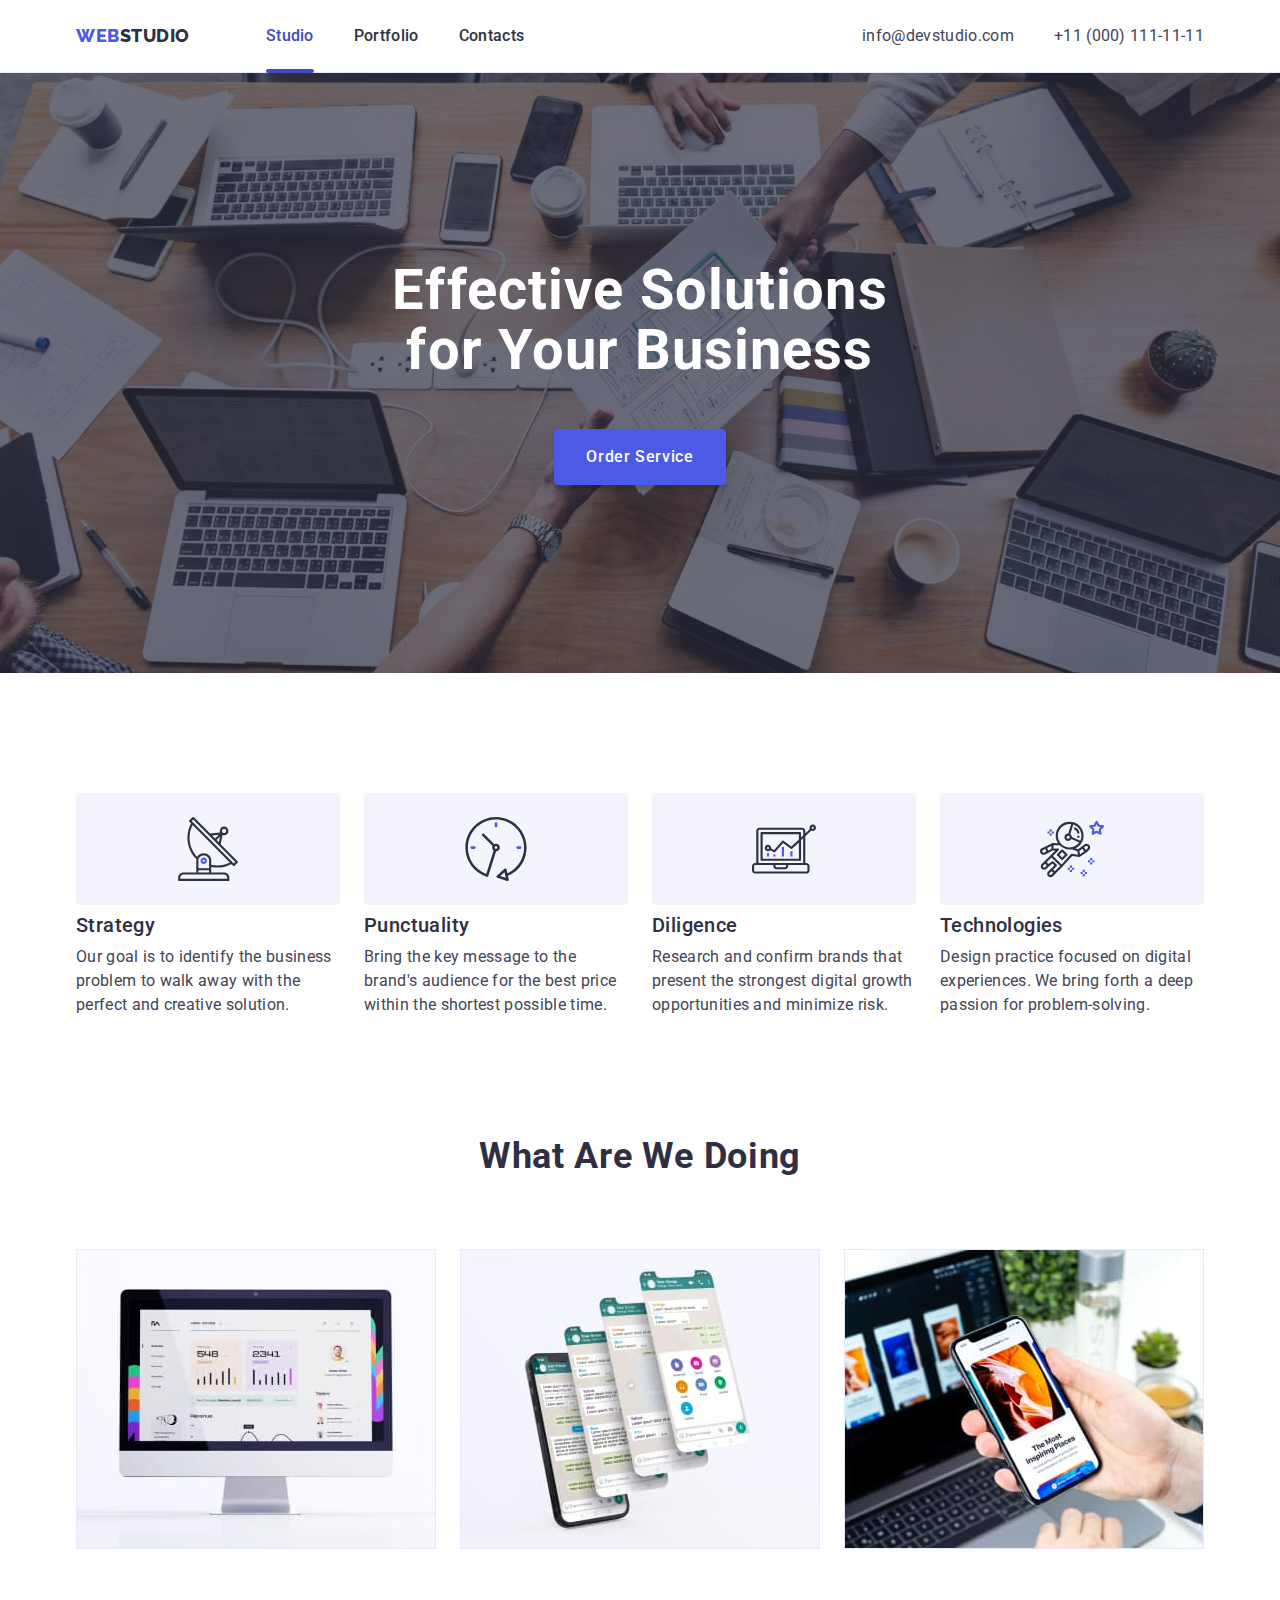
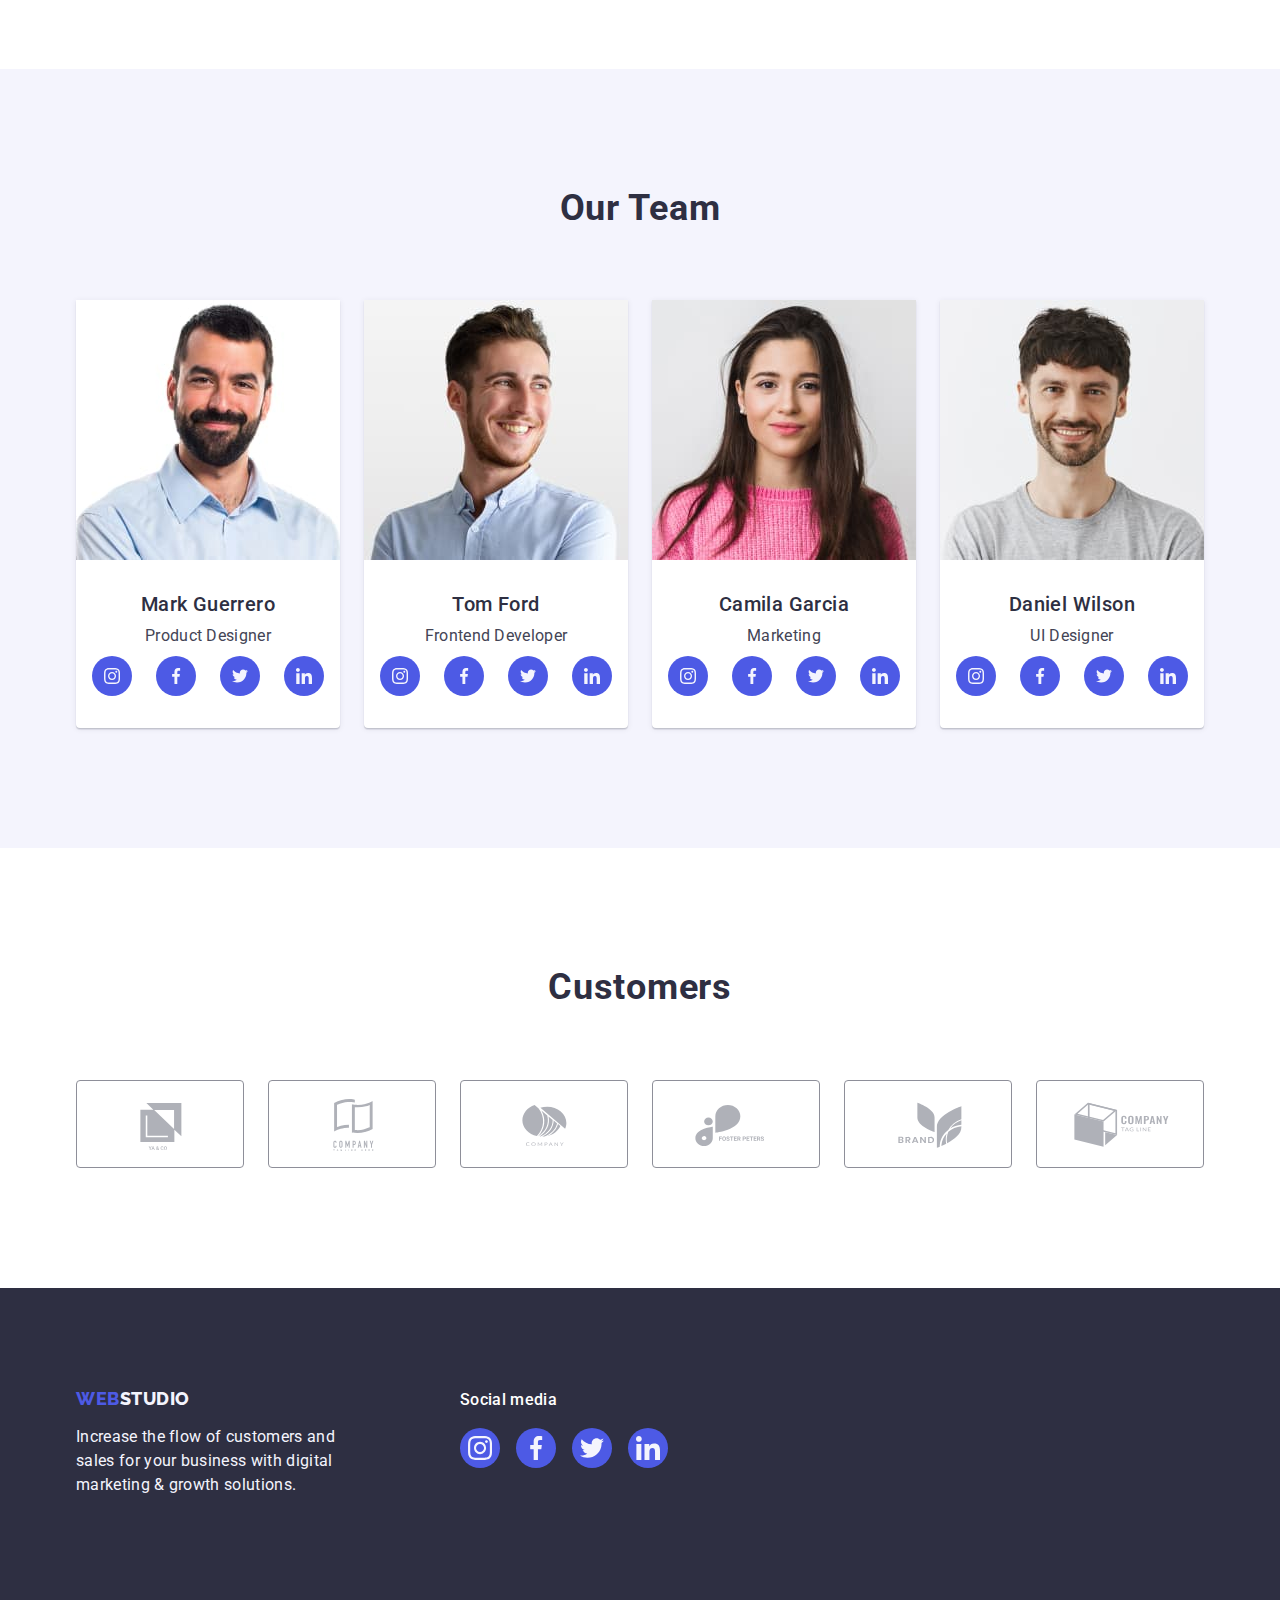
==== commit ebfcae7a: "hw5" ====
--- a/index.html
+++ b/index.html
@@ -4,7 +4,7 @@
     <meta charset="UTF-8" />
     <meta http-equiv="X-UA-Compatible" content="IE=edge" />
     <meta name="viewport" content="width=device-width, initial-scale=1.0" />
-    <title>Studio</title>
+    <title>WebStudio</title>
     <link rel="preconnect" href="https://fonts.googleapis.com" />
     <link rel="preconnect" href="https://fonts.gstatic.com" crossorigin />
     <link
@@ -18,36 +18,34 @@
     <link rel="stylesheet" href="./css/styles.css" />
   </head>
   <body>
-    <header class="header-section">
-      <!-- navigation -->
-      <div class="header-main container">
-        <nav class="navigation">
-          <!-- logo -->
-          <a class="logo link" href="./index.html"
-            >Web<span class="part-logo-up">Studio</span>
-          </a>
-          <ul class="menu list">
-            <li class="menu-item">
-              <a class="menu-button active link" href="./index.html">Studio</a>
-            </li>
-            <li class="menu-item">
-              <a class="menu-button link" href="./portfolio.html">Portfolio</a>
-            </li>
-            <li class="menu-item">
-              <a class="menu-button link" href="">Contacts</a>
+    <header class="header">
+      <div class="container nav-menu">
+        <nav class="header-nav">
+          <a href="./index.html" class="header-logo link"
+            >Web<span class="logo-dark link">Studio</span></a
+          >
+          <ul class="header-list list">
+            <li class="header-item item">
+              <a class="header-link current link" href="./index.html">Studio</a>
+            </li>
+            <li class="header-item item">
+              <a class="header-link link" href="./portfolio.html">Portfolio</a>
+            </li>
+            <li class="header-item item">
+              <a class="header-link link" href="">Contacts</a>
             </li>
           </ul>
         </nav>
-        <!-- contacts -->
+
         <address class="address">
-          <ul class="address-box list">
-            <li class="address-list">
-              <a class="address-item link" href="mailto:info@devstudio.com"
+          <ul class="head-address list">
+            <li class="header-address item">
+              <a class="address-link link" href="mailto:info@devstudio.com"
                 >info@devstudio.com</a
               >
             </li>
-            <li class="address-list">
-              <a class="address-item link" href="tel:+110001111111"
+            <li class="header-address item">
+              <a class="address-link link" href="tel:+110001111111"
                 >+11 (000) 111-11-11</a
               >
             </li>
@@ -55,65 +53,74 @@
         </address>
       </div>
     </header>
-    <main>
-      <!-- hero -->
-      <section class="hero-section hero-img">
+    <main class="main">
+      <section class="section-hero">
         <div class="container">
           <h1 class="hero-title">Effective Solutions for Your Business</h1>
-          <button data-modal-open class="button-hero" type="button">
+          <button class="hero-btn" type="button" data-modal-open>
             Order Service
           </button>
+          <div class="backdrop is-hidden" data-modal>
+            <div class="modal">
+              <button class="modal-btn" type="button" data-modal-close>
+                <svg class="modal-icon" width="8" height="8">
+                  <use href="./images/symbol-defs.svg#icon-close-1"></use>
+                </svg>
+              </button>
+            </div>
+          </div>
         </div>
       </section>
-      <!-- advantages -->
-      <section class="advantages-section">
-        <div class="container">
-          <h2 class="visually-hidden">Our advantages</h2>
-          <ul class="advantages-list list">
-            <li class="advantages-item">
-              <div class="advantages-icon-box">
-                <svg width="64" height="64" class="advantages-icon">
+      <section class="section-company">
+        <div class="container company-blok">
+          <h2 class="company-title visually-hidden">Company policy</h2>
+          <ul class="company list">
+            <li class="company-item">
+              <div class="company-icon">
+                <svg class="card-company" width="64" height="64">
                   <use href="./images/symbol-defs.svg#icon-antenna"></use>
                 </svg>
               </div>
-              <h3 class="title-name">Strategy</h3>
-              <p class="text-description">
+              <h3 class="company-title">Strategy</h3>
+              <p class="company-text">
                 Our goal is to identify the business problem to walk away with
                 the perfect and creative solution.
               </p>
             </li>
-            <li class="advantages-item">
-              <div class="advantages-icon-box">
-                <svg width="64" height="64" class="advantages-icon">
-                  <use href="./images/symbol-defs.svg#icon-antenna"></use>
-                </svg>
-              </div>
-              <h3 class="title-name">Punctuality</h3>
-              <p class="text-description">
+            <li class="company-item">
+              <div class="company-icon">
+                <svg class="card-company" width="64" height="64">
+                  <use href="./images/symbol-defs.svg#icon-clock"></use>
+                </svg>
+              </div>
+              <h3 class="company-title">Punctuality</h3>
+              <p class="company-text">
                 Bring the key message to the brand's audience for the best price
                 within the shortest possible time.
               </p>
             </li>
-            <li class="advantages-item">
-              <div class="advantages-icon-box">
-                <svg width="64" height="64" class="advantages-icon">
+
+            <li class="company-item">
+              <div class="company-icon">
+                <svg class="card-company" width="64" height="64">
                   <use href="./images/symbol-defs.svg#icon-diagram"></use>
                 </svg>
               </div>
-              <h3 class="title-name">Diligence</h3>
-              <p class="text-description">
+              <h3 class="company-title">Diligence</h3>
+              <p class="company-text">
                 Research and confirm brands that present the strongest digital
                 growth opportunities and minimize risk.
               </p>
             </li>
-            <li class="advantages-item">
-              <div class="advantages-icon-box">
-                <svg width="64" height="64" class="advantages-icon">
+
+            <li class="company-item">
+              <div class="company-icon">
+                <svg class="card-company" width="64" height="64">
                   <use href="./images/symbol-defs.svg#icon-astronaut"></use>
                 </svg>
               </div>
-              <h3 class="title-name">Technologies</h3>
-              <p class="text-description">
+              <h3 class="company-title">Technologies</h3>
+              <p class="company-text">
                 Design practice focused on digital experiences. We bring forth a
                 deep passion for problem-solving.
               </p>
@@ -121,84 +128,137 @@
           </ul>
         </div>
       </section>
-      <!-- type of project -->
-      <section class="type-project-section">
+      <section class="section-work">
         <div class="container">
-          <h2 class="type-project-title">What are we doing</h2>
-          <ul class="type-project-list list">
-            <li class="type-project-item">
-              <img
-                class="img"
+          <h2 class="work-title">What are we doing</h2>
+          <ul class="work list">
+            <li class="work-item">
+              <img
+                class="work-img"
                 src="./images/computer.jpg"
-                alt="Monitor width desktop app"
+                alt="monitor"
                 width="360"
-              />
-            </li>
-            <li class="type-project-item">
-              <img
-                class="img"
+                height="300"
+              />
+            </li>
+            <li class="work-item">
+              <img
+                class="work-img"
                 src="./images/telefone.jpg"
-                alt="Smartphone and three mobile app"
+                alt="screen-tabs"
                 width="360"
-              />
-            </li>
-            <li class="type-project-item">
-              <img
-                class="img"
+                height="300"
+              />
+            </li>
+            <li class="work-item">
+              <img
+                class="work-img"
                 src="./images/laptop.jpg"
-                alt="Laptop and smartphone"
+                alt="hone-in-hand"
                 width="360"
+                height="300"
               />
             </li>
           </ul>
         </div>
       </section>
-      <!-- our team -->
       <section class="section-team">
         <div class="container">
-          <h2 class="team-title-main">Our Team</h2>
-          <ul class="team-list list">
-            <li class="team-item">
-              <img
-                class="img"
+          <h2 class="team-title">Our Team</h2>
+          <ul class="team list">
+            <li class="work-team">
+              <img
+                class="team-img"
                 src="./images/fotomark.jpg"
-                alt="photo Mark Guerrero"
+                alt="foto-team-mark"
                 width="264"
-              />
-              <div class="team-item-text">
-                <h3 class="title-name">Mark Guerrero</h3>
-                <p class="text-description">Product Designer</p>
-                <ul class="team-social-list social-list list">
-                  <li class="social-item">
-                    <a class="social-icon-link" href="">
-                      <svg width="16" height="16" class="social-icon">
+                height="260"
+              />
+              <div class="title-name">
+                <h3 class="team-underitle">Mark Guerrero</h3>
+                <p class="team-text">Product Designer</p>
+
+                <ul class="team-icon-list">
+                  <li class="social-media-list">
+                    <a href="" class="team-icon-link">
+                      <svg class="team-icon" width="16" height="16">
                         <use
                           href="./images/symbol-defs.svg#icon-instagram"
                         ></use>
                       </svg>
                     </a>
                   </li>
-                  <li class="social-item">
-                    <a class="social-icon-link" href="">
-                      <svg width="16" height="16" class="social-icon">
+                  <li class="social-media-list">
+                    <a href="" class="team-icon-link">
+                      <svg class="team-icon" width="16" height="16">
+                        <use
+                          href="./images/symbol-defs.svg#icon-facebook"
+                        ></use>
+                      </svg>
+                    </a>
+                  </li>
+                  <li class="social-media-list">
+                    <a href="" class="team-icon-link">
+                      <svg class="team-icon" width="16" height="16">
                         <use href="./images/symbol-defs.svg#icon-twitter"></use>
                       </svg>
                     </a>
                   </li>
-                  <li class="social-item">
-                    <a class="social-icon-link" href="">
-                      <svg width="16" height="16" class="social-icon">
+                  <li class="social-media-list">
+                    <a href="" class="team-icon-link">
+                      <svg class="team-icon" width="16" height="16">
+                        <use
+                          href="./images/symbol-defs.svg#icon-linkedinicon-linkedin"
+                        ></use>
+                      </svg>
+                    </a>
+                  </li>
+                </ul>
+              </div>
+            </li>
+            <li class="work-team">
+              <img
+                class="team-img"
+                src="./images/fototom.jpg"
+                alt="foto-team-tom"
+                width="264"
+                height="260"
+              />
+              <div class="title-name">
+                <h3 class="team-underitle">Tom Ford</h3>
+                <p class="team-text">Frontend Developer</p>
+
+                <ul class="team-icon-list">
+                  <li class="social-media-list">
+                    <a href="" class="team-icon-link">
+                      <svg class="team-icon" width="16" height="16">
+                        <use
+                          href="./images/symbol-defs.svg#icon-instagram"
+                        ></use>
+                      </svg>
+                    </a>
+                  </li>
+                  <li class="social-media-list">
+                    <a href="" class="team-icon-link">
+                      <svg class="team-icon" width="16" height="16">
                         <use
                           href="./images/symbol-defs.svg#icon-facebook"
                         ></use>
                       </svg>
                     </a>
                   </li>
-                  <li class="social-item">
-                    <a class="social-icon-link" href="">
-                      <svg width="16" height="16" class="social-icon">
-                        <use
-                          href="./images/symbol-defs.svg#icon-linkedin"
+                  <li class="social-media-list">
+                    <a href="" class="team-icon-link">
+                      <svg class="team-icon" width="16" height="16">
+                        <use href="./images/symbol-defs.svg#icon-twitter"></use>
+                      </svg>
+                    </a>
+                  </li>
+                  <li class="social-media-list">
+                    <a href="" class="team-icon-link">
+                      <svg class="team-icon" width="16" height="16">
+                        <use
+                          href="./images/symbol-defs.svg#icon-linkedinicon-linkedin"
                         ></use>
                       </svg>
                     </a>
@@ -206,47 +266,99 @@
                 </ul>
               </div>
             </li>
-            <li class="team-item">
-              <img
-                class="img"
-                src="./images/fototom.jpg"
-                alt="photo Tom Ford"
+            <li class="work-team">
+              <img
+                class="team-img"
+                src="./images/fotocamila.jpg"
+                alt="foto-team-garcia"
                 width="264"
-              />
-              <div class="team-item-text">
-                <h3 class="title-name">Tom Ford</h3>
-                <p class="text-description">Frontend Developer</p>
-                <ul class="team-social-list social-list list">
-                  <li class="social-item">
-                    <a class="social-icon-link" href="">
-                      <svg width="16" height="16" class="social-icon">
+                height="260"
+              />
+              <div class="title-name">
+                <h3 class="team-underitle">Camila Garcia</h3>
+                <p class="team-text">Marketing</p>
+
+                <ul class="team-icon-list">
+                  <li class="social-media-list">
+                    <a href="" class="team-icon-link">
+                      <svg class="team-icon" width="16" height="16">
                         <use
                           href="./images/symbol-defs.svg#icon-instagram"
                         ></use>
                       </svg>
                     </a>
                   </li>
-                  <li class="social-item">
-                    <a class="social-icon-link" href="">
-                      <svg width="16" height="16" class="social-icon">
+                  <li class="social-media-list">
+                    <a href="" class="team-icon-link">
+                      <svg class="team-icon" width="16" height="16">
+                        <use
+                          href="./images/symbol-defs.svg#icon-facebook"
+                        ></use>
+                      </svg>
+                    </a>
+                  </li>
+                  <li class="social-media-list">
+                    <a href="" class="team-icon-link">
+                      <svg class="team-icon" width="16" height="16">
                         <use href="./images/symbol-defs.svg#icon-twitter"></use>
                       </svg>
                     </a>
                   </li>
-                  <li class="social-item">
-                    <a class="social-icon-link" href="">
-                      <svg width="16" height="16" class="social-icon">
+                  <li class="social-media-list">
+                    <a href="" class="team-icon-link">
+                      <svg class="team-icon" width="16" height="16">
+                        <use
+                          href="./images/symbol-defs.svg#icon-linkedinicon-linkedin"
+                        ></use>
+                      </svg>
+                    </a>
+                  </li>
+                </ul>
+              </div>
+            </li>
+            <li class="work-team">
+              <img
+                class="team-img"
+                src="./images/fotodaniel.jpg"
+                alt="oto-team-daniel"
+                width="264"
+                height="260"
+              />
+              <div class="title-name">
+                <h3 class="team-underitle">Daniel Wilson</h3>
+                <p class="team-text">UI Designer</p>
+
+                <ul class="team-icon-list">
+                  <li class="social-media-list">
+                    <a href="" class="team-icon-link">
+                      <svg class="team-icon" width="16" height="16">
+                        <use
+                          href="./images/symbol-defs.svg#icon-instagram"
+                        ></use>
+                      </svg>
+                    </a>
+                  </li>
+                  <li class="social-media-list">
+                    <a href="" class="team-icon-link">
+                      <svg class="team-icon" width="16" height="16">
                         <use
                           href="./images/symbol-defs.svg#icon-facebook"
                         ></use>
                       </svg>
                     </a>
                   </li>
-                  <li class="social-item">
-                    <a class="social-icon-link" href="">
-                      <svg width="16" height="16" class="social-icon">
-                        <use
-                          href="./images/symbol-defs.svg#icon-linkedin"
+                  <li class="social-media-list">
+                    <a href="" class="team-icon-link">
+                      <svg class="team-icon" width="16" height="16">
+                        <use href="./images/symbol-defs.svg#icon-twitter"></use>
+                      </svg>
+                    </a>
+                  </li>
+                  <li class="social-media-list">
+                    <a href="" class="team-icon-link">
+                      <svg class="team-icon" width="16" height="16">
+                        <use
+                          href="./images/symbol-defs.svg#icon-linkedinicon-linkedin"
                         ></use>
                       </svg>
                     </a>
@@ -254,148 +366,51 @@
                 </ul>
               </div>
             </li>
-            <li class="team-item">
-              <img
-                class="img"
-                src="./images/fotocamila.jpg"
-                alt="photo Camila Garcia"
-                width="264"
-              />
-              <div class="team-item-text">
-                <h3 class="title-name">Camila Garcia</h3>
-                <p class="text-description">Marketing</p>
-                <ul class="team-social-list social-list list">
-                  <li class="social-item">
-                    <a class="social-icon-link" href="">
-                      <svg width="16" height="16" class="social-icon">
-                        <use
-                          href="./images/symbol-defs.svg#icon-instagram"
-                        ></use>
-                      </svg>
-                    </a>
-                  </li>
-                  <li class="social-item">
-                    <a class="social-icon-link" href="">
-                      <svg width="16" height="16" class="social-icon">
-                        <use href="./images/symbol-defs.svg#icon-twitter"></use>
-                      </svg>
-                    </a>
-                  </li>
-                  <li class="social-item">
-                    <a class="social-icon-link" href="">
-                      <svg width="16" height="16" class="social-icon">
-                        <use
-                          href="./images/symbol-defs.svg#icon-facebook"
-                        ></use>
-                      </svg>
-                    </a>
-                  </li>
-                  <li class="social-item">
-                    <a class="social-icon-link" href="">
-                      <svg width="16" height="16" class="social-icon">
-                        <use
-                          href="./images/symbol-defs.svg#icon-linkedin"
-                        ></use>
-                      </svg>
-                    </a>
-                  </li>
-                </ul>
-              </div>
-            </li>
-            <li class="team-item">
-              <img
-                class="img"
-                src="./images/fotodaniel.jpg"
-                alt="photo Daniel Wilson"
-                width="264"
-              />
-              <div class="team-item-text">
-                <h3 class="title-name">Daniel Wilson</h3>
-                <p class="text-description">UI Designer</p>
-                <ul class="team-social-list social-list list">
-                  <li class="social-item">
-                    <a class="social-icon-link" href="">
-                      <svg width="16" height="16" class="social-icon">
-                        <use
-                          href="./images/symbol-defs.svg#icon-instagram"
-                        ></use>
-                      </svg>
-                    </a>
-                  </li>
-                  <li class="social-item">
-                    <a class="social-icon-link" href="">
-                      <svg width="16" height="16" class="social-icon">
-                        <use href="./images/symbol-defs.svg#icon-twitter"></use>
-                      </svg>
-                    </a>
-                  </li>
-                  <li class="social-item">
-                    <a class="social-icon-link" href="">
-                      <svg width="16" height="16" class="social-icon">
-                        <use
-                          href="./images/symbol-defs.svg#icon-facebook"
-                        ></use>
-                      </svg>
-                    </a>
-                  </li>
-                  <li class="social-item">
-                    <a class="social-icon-link" href="">
-                      <svg width="16" height="16" class="social-icon">
-                        <use
-                          href="./images/symbol-defs.svg#icon-linkedin"
-                        ></use>
-                      </svg>
-                    </a>
-                  </li>
-                </ul>
-              </div>
-            </li>
           </ul>
         </div>
       </section>
-
-      <section class="section-customers">
+      <section class="customers">
         <div class="container">
-          <h2 class="cusromers-title-main">Customers</h2>
-          <ul class="customers-list list">
-            <li class="customers-item">
-              <a class="customers-link" href=""
-                ><svg width="104" height="56" class="customer-icon">
+          <h2 class="customers-title">Customers</h2>
+          <ul class="customers-list">
+            <li class="customers-icon">
+              <a href="" class="customer-icon-link">
+                <svg class="customers-company" width="104" height="56">
                   <use href="./images/symbol-defs.svg#icon-yaco"></use>
                 </svg>
               </a>
             </li>
-            <li class="customers-item">
-              <a class="customers-link" href=""
-                ><svg width="104" height="56" class="customer-icon">
+            <li class="customers-icon">
+              <a href="" class="customer-icon-link">
+                <svg class="customers-company" width="104" height="56">
                   <use href="./images/symbol-defs.svg#icon-tagline-h"></use>
                 </svg>
               </a>
             </li>
-            <li class="customers-item">
-              <a class="customers-link" href=""
-                ><svg width="104" height="56" class="customer-icon">
+            <li class="customers-icon">
+              <a href="" class="customer-icon-link">
+                <svg class="customers-company" width="104" height="56">
                   <use href="./images/symbol-defs.svg#icon-company"></use>
                 </svg>
               </a>
             </li>
-            <li class="customers-item">
-              <a class="customers-link" href=""
-                ><svg width="104" height="56" class="customer-icon">
+            <li class="customers-icon">
+              <a href="" class="customer-icon-link">
+                <svg class="customers-company" width="104" height="56">
                   <use href="./images/symbol-defs.svg#icon-foster-peters"></use>
                 </svg>
               </a>
             </li>
-            <li class="customers-item">
-              <a class="customers-link" href=""
-                ><svg width="104" height="56" class="customer-icon">
+            <li class="customers-icon">
+              <a href="" class="customer-icon-link">
+                <svg class="customers-company" width="104" height="56">
                   <use href="./images/symbol-defs.svg#icon-brend"></use>
                 </svg>
               </a>
             </li>
-            <li class="customers-item">
-              <a class="customers-link" href=""
-                ><svg width="104" height="56" class="customer-icon">
+            <li class="customers-icon">
+              <a href="" class="customer-icon-link">
+                <svg class="customers-company" width="104" height="56">
                   <use href="./images/symbol-defs.svg#icon-teg-line"></use>
                 </svg>
               </a>
@@ -404,49 +419,48 @@
         </div>
       </section>
     </main>
-
-    <footer class="footer-space">
-      <!-- logo -->
-      <div class="footer-blocks container">
-        <div class="footer-description">
-          <a class="logo link" href="./index.html">
-            Web<span class="part-logo-down">Studio</span>
-          </a>
-          <p class="footer-about">
+    <footer class="footer">
+      <div class="container footer-tumb">
+        <div class="section-one">
+          <a class="footer-logo link" href="./index.html"
+            >Web<span class="logo-light link">Studio</span></a
+          >
+          <p class="footer-text">
             Increase the flow of customers and sales for your business with
             digital marketing & growth solutions.
           </p>
         </div>
-
-        <div class="footer-block-icons">
-          <p class="footer-icons-descriprion">Social media</p>
-
-          <ul class="footer-social-list social-list list">
-            <li class="social-item">
-              <a class="social-icon-link" href="">
-                <svg width="24" height="24" class="social-icon">
+        <div class="social">
+          <p class="footer-title">Social media</p>
+          <ul class="footer-list">
+            <li class="footer-icon">
+              <a href="" class="footer-icon-link">
+                <svg class="social-icon" width="24" height="24">
                   <use href="./images/symbol-defs.svg#icon-instagram"></use>
                 </svg>
               </a>
             </li>
-            <li class="social-item">
-              <a class="social-icon-link" href="">
-                <svg width="24" height="24" class="social-icon">
+            <li class="footer-icon">
+              <a href="" class="footer-icon-link">
+                <svg class="social-icon" width="24" height="24">
+                  <use href="./images/symbol-defs.svg#icon-facebook"></use>
+                </svg>
+              </a>
+            </li>
+
+            <li class="footer-icon">
+              <a href="" class="footer-icon-link">
+                <svg class="social-icon" width="24" height="24">
                   <use href="./images/symbol-defs.svg#icon-twitter"></use>
                 </svg>
               </a>
             </li>
-            <li class="social-item">
-              <a class="social-icon-link" href="">
-                <svg width="24" height="24" class="social-icon">
-                  <use href="./images/symbol-defs.svg#icon-facebook"></use>
-                </svg>
-              </a>
-            </li>
-            <li class="social-item">
-              <a class="social-icon-link" href="">
-                <svg width="24" height="24" class="social-icon">
-                  <use href="./images/symbol-defs.svg#icon-linkedin"></use>
+            <li class="footer-icon">
+              <a href="" class="footer-icon-link">
+                <svg class="social-icon" width="24" height="24">
+                  <use
+                    href="./images/symbol-defs.svg#icon-linkedinicon-linkedin"
+                  ></use>
                 </svg>
               </a>
             </li>
@@ -454,18 +468,6 @@
         </div>
       </div>
     </footer>
-
-    <!----- Modal Window --------->
-    <div data-modal class="backdrop is-hidden">
-      <div class="modal">
-        <button type="button" data-modal-close class="button-modal-close">
-          <svg width="8" height="8" class="icon-modal-close">
-            <use href="./images/symbol-defs.svg#icon-close-1"></use>
-          </svg>
-        </button>
-      </div>
-    </div>
-
     <script src="./js/modal.js"></script>
   </body>
 </html>
--- a/css/styles.css
+++ b/css/styles.css
@@ -1,75 +1,63 @@
+html {
+  box-sizing: border-box;
+}
+*,
+*::before,
+*::after {
+  box-sizing: inherit;
+}
+
 :root {
-  /* background color */
-  --background-color: #ffffff;
-  --background-section-color: #2e2f42;
-
-  --thumb-bg-color: #4d5ae5;
-
-  /* text color */
-  --main-title-color: #2e2f42;
-  --text-description-color: #434455;
-  --footer-text-color: #f4f4fd;
-  --nav-color: #2e2f42;
-  --overlay-text-color: #f4f4fd;
-
-  /* logo color */
-  --logo-main-color: #4d5ae5;
-  --logo-header-color: #2e2f42;
-
-  /* link, icon and button color */
-  --main-color-hover: #404bbf;
-  --button-normal-color: #4d5ae5;
-
-  --icon-color: #404bbf;
-  --icon-color-hover: #31d0aa;
-  --icon-company: #8e8f99;
-  --icon-social: #f4f4fd;
-
-  /* modal window */
-  --bt-modal-main: #e7e9fc;
-  --bt-modal-hover: #404bbf;
-  --icon-modal-main: #2e2f42;
-  --icon-modal-hover: #ffffff;
-
-  /* animation  */
-  --main-delay: 250ms;
-  --main-cubic-bezier: cubic-bezier(0.4, 0, 0.2, 1);
-}
-
-/* global styles */
+  --primary-font: "Roboto", sans-serif;
+  --secondary-font: "Raleway", sans-serif;
+  --iris: #4d5ae5;
+  --ocean: #404bbf;
+  --navy-blue: #2e2f42;
+  --green: #31d0aa;
+  --slate: #434455;
+  --light-slate: #8e8f99;
+  --cornflower: #e7e9fc;
+  --cloud: #f4f4fd;
+  --navy-blue-modal: #2e2f42;
+  --grey: #2e2f42;
+  --white: #ffffff;
+  --dairy: #fcfcfc;
+  --color-link: #afb1b8;
+  --background-main: #ffffff;
+  --background-secondary: #f4f4fd;
+  --backgraund-section: #e5e5e5;
+  --backgraund-modal: rgba(46, 47, 66, 0.4);
+}
+
+body {
+  font-family: "Roboto", sans-serif;
+  background-color: var(--background-main);
+  color: #434455;
+  font-size: 16px;
+  line-height: 1.5;
+  letter-spacing: 0.02em;
+}
 h1,
 h2,
 h3,
 h4,
 h5,
 h6,
-p,
+p {
+  margin: 0;
+}
+a {
+  text-decoration: none;
+}
 ul {
+  padding: 0;
   margin: 0;
-  padding: 0;
-}
-
-body {
-  font-family: 'Roboto', sans-serif;
-  color: var(--text-description-color);
-  background-color: var(--background-color);
-}
-
-.container {
-  width: 1158px;
-  margin: 0 auto;
-  padding-left: 15px;
-  padding-right: 15px;
-}
-
-.link {
-  text-decoration: none;
-}
-
-.list {
   list-style: none;
 }
 
+img {
+  display: block;
+}
 .visually-hidden {
   position: absolute;
   width: 1px;
@@ -84,661 +72,598 @@
   overflow: hidden;
 }
 
-.img {
+.container {
+  width: 1158px;
+  margin-left: auto;
+  margin-right: auto;
+  padding-left: 15px;
+  padding-right: 15px;
+}
+.team-icon-link,
+.link {
+  text-decoration: none;
+}
+.list {
+  list-style: none;
+  padding: 0;
+  margin: 0;
+}
+
+/* hero */
+.section-hero {
+  padding: 188px 0;
+  max-width: 1440px;
+  height: 600px;
+  margin-left: auto;
+  margin-right: auto;
+  background-image: linear-gradient(
+      rgba(46, 47, 66, 0.7),
+      rgba(46, 47, 66, 0.7)
+    ),
+    url(../images/people-office.jpg);
+  background-size: cover;
+  background-position: center;
+  background-repeat: no-repeat;
+}
+.hero-title {
+  font-size: 56px;
+  line-height: 1.07;
+  text-align: center;
+  letter-spacing: 0.02em;
+  color: var(--white);
+  max-width: 496px;
+  margin: 0 auto;
+  margin-bottom: 48px;
+  font-weight: 700;
+}
+
+.hero-btn:hover,
+.hero-btn:focus {
+  background-color: var(--ocean);
+  box-shadow: 0px 4px 4px rgba(0, 0, 0, 0.15);
+}
+
+.hero-btn {
   display: block;
-}
-
-.title-name {
+  font-family: var(--primary-font);
+  padding: 16px 32px;
   font-weight: 500;
-  font-size: 20px;
-  line-height: 1.2;
-  letter-spacing: 0.02em;
-  color: var(--main-title-color);
-}
-
-.text-description {
-  font-weight: 400;
-  font-size: 16px;
-  line-height: 1.5;
-  letter-spacing: 0.02em;
-  color: var(--text-description-color);
-}
-
-/*------------- logo styles ----------------*/
-.logo {
-  margin-right: 76px;
-
-  font-family: Raleway, sans-serif;
+  font-size: 16px;
+  line-height: 1.5;
+  letter-spacing: 0.04em;
+  color: var(--white);
+  background-color: var(--iris);
+  cursor: pointer;
+  border-radius: 4px;
+  min-width: 169px;
+  height: 56px;
+  border: 1px solid transparent;
+  text-align: center;
+  border: none;
+  margin: 0 auto;
+  box-shadow: 0px 4px 4px rgba(0, 0, 0, 0.15);
+  transition: background-color 250ms cubic-bezier(0.4, 0, 0.2, 1),
+    box-shadow 250ms cubic-bezier(0.4, 0, 0.2, 1);
+}
+/* modal */
+
+.backdrop {
+  position: fixed;
+  top: 0;
+  right: 0;
+  bottom: 0;
+  left: 0;
+  background-color: var(--backgraund-modal);
+  opacity: 1;
+  visibility: visible;
+  pointer-events: initial;
+  transition: opasity 250ms cubic-bezier(0.4, 0, 0.2, 1),
+    visibility 250ms cubic-bezier(0.4, 0, 0.2, 1);
+}
+.modal {
+  position: absolute;
+  width: 408px;
+  height: 584px;
+  background: var(--dairy);
+  box-shadow: 0px 1px 1px rgba(0, 0, 0, 0.14), 0px 1px 3px rgba(0, 0, 0, 0.12),
+    0px 2px 1px rgba(0, 0, 0, 0.2);
+  border-radius: 4px;
+  top: 50%;
+  left: 50%;
+  transform: translate(-50%, -50%);
+}
+.modal-btn {
+  position: absolute;
+  top: 24px;
+  right: 24px;
+  border-radius: 50%;
+  background-color: var(--cornflower);
+  border: 1px solid rgba(0, 0, 0, 0.1);
+  cursor: pointer;
+  display: flex;
+  justify-content: center;
+  align-items: center;
+  width: 24px;
+  height: 24px;
+  transition: background-color 250ms cubic-bezier(0.4, 0, 0.2, 1),
+    fill 250ms cubic-bezier(0.4, 0, 0.2, 1);
+}
+
+.modal-btn:hover,
+.modal-btn :focus {
+  background-color: var(--ocean);
+  fill: var(--white);
+}
+
+.backdrop.is-hidden {
+  opacity: 0;
+  visibility: hidden;
+  pointer-events: none;
+}
+.modal-icon {
+  color: var(--navy-blue);
+}
+.backdrop.is-hidden .modal {
+  transform: translate(250ms cubic-bezier(0.4, 0, 0.2, 1));
+}
+
+.header {
+  border-bottom: 1px solid var(--cornflower);
+  box-shadow: 0px 2px 1px rgba(46, 47, 66, 0.08),
+    0px 1px 1px rgba(46, 47, 66, 0.16), 0px 1px 6px rgba(46, 47, 66, 0.08);
+}
+.header-nav {
+  display: flex;
+  align-items: center;
+}
+
+.nav-menu {
+  display: flex;
+  align-items: center;
+}
+.header-logo {
+  font-family: var(--secondary-font);
   font-weight: 800;
   font-size: 18px;
   line-height: 1.17;
   letter-spacing: 0.03em;
   text-transform: uppercase;
-  color: var(--logo-main-color);
-}
-
-.logo .part-logo-up {
-  color: var(--logo-header-color);
-}
-
-.logo .part-logo-down {
-  color: var(--footer-text-color);
-}
-
-/* -------------header------------------------- */
-/*------------- navigation styles ----------------*/
-.header-section {
-  border-bottom: 1px solid #e7e9fc;
-  box-shadow: 0px 2px 1px rgba(46, 47, 66, 0.08), 0px 1px 1px rgba(46, 47, 66, 0.16),
-    0px 1px 6px rgba(46, 47, 66, 0.08);
-}
-
-.header-main {
-  display: flex;
-  justify-content: space-between;
-  align-items: center;
-}
-
-.navigation {
-  display: flex;
-  margin-right: auto;
-  align-items: center;
-}
-
-.menu {
-  display: flex;
-}
-
-.menu-button {
+  color: var(--iris);
+  margin-right: 76px;
+}
+.logo-dark {
+  font-family: var(--secondary-font);
+  font-weight: 800;
+  font-size: 18px;
+  line-height: 1.17;
+  letter-spacing: 0.03em;
+  text-transform: uppercase;
+  color: var(--navy-blue);
+}
+.header-list {
+  display: flex;
+  gap: 40px;
+}
+.head-address {
+  display: flex;
+  gap: 40px;
+}
+
+.header-link {
+  font-weight: 500;
+  font-size: 16px;
+  line-height: 1.5;
+  letter-spacing: 0.02em;
+  color: var(--navy-blue);
+  padding: 24px 0 24px;
+  display: inline-block;
   position: relative;
-  padding: 24px 0;
-
-  font-weight: 500;
-  font-size: 16px;
-  /* line-height: 1.5; притиснув after */
-  letter-spacing: 0.02em;
-  color: var(--nav-color);
-
-  transition: color var(--main-delay) var(--main-cubic-bezier);
-}
-
-.active.menu-button {
-  color: var(--main-color-hover);
-}
-
-.active.menu-button::after {
-  position: absolute;
-  left: 0;
-  bottom: 0;
-
-  display: block;
-  content: '';
+  transition: color 250ms cubic-bezier(0.4, 0, 0.2, 1);
+}
+.header-link::after {
+  content: "";
+  display: inline-block;
   width: 100%;
   height: 4px;
-
-  background-color: var(--main-color-hover);
+  position: absolute;
   border-radius: 2px;
-}
-
-.menu-item {
-  margin-right: 40px;
-  padding-top: 24px;
-  padding-bottom: 24px;
-}
-
-.menu-item:nth-last-child(-n + 1) {
-  margin-right: 0;
+  left: 0;
+  bottom: -1px;
+}
+.header-link:hover,
+.header-link:focus {
+  color: var(--ocean);
+}
+
+.header-link.current,
+.header-link.current-port {
+  color: var(--ocean);
+}
+
+.header-link.current::after,
+.header-link.current-port::after {
+  background-color: var(--ocean);
 }
 
 .address {
   font-style: normal;
-}
-
-.address-box {
-  display: flex;
-}
-
-.address-list {
-  margin-right: 40px;
-}
-
-.address-list:nth-last-child(-n + 1) {
-  margin-right: 0;
-}
-
-.address-item {
-  font-size: 16px;
-  line-height: 1.5;
-  letter-spacing: 0.02em;
-  color: var(--text-description-color);
-
-  transition: color var(--main-delay) var(--main-cubic-bezier);
-}
-
-/* hover and focus */
-.menu-button:hover,
-.menu-button:focus,
-.address-item:hover,
-.address-item:focus {
-  color: var(--main-color-hover);
-}
-
-/* social network icons */
-
-.social-list {
-  display: flex;
-  justify-content: center;
-}
-.social-item {
-  width: 40px;
-  height: 40px;
-}
-.social-icon-link {
-  display: flex;
-  width: 100%;
-  height: 100%;
-  align-items: center;
-  justify-content: center;
-
-  background-color: var(--button-normal-color);
-  border-radius: 50%;
-
-  transition: background-color var(--main-delay) var(--main-cubic-bezier);
-}
-
-.social-icon {
-  fill: var(--icon-social);
-}
-
-/*------------footer styles------------------- */
-
-.footer-space {
-  background: var(--background-section-color);
-  padding: 100px 0;
-}
-
-.footer-blocks {
-  display: flex;
-  align-items: baseline;
-}
-
-.footer-description {
-  margin-right: 120px;
-}
-
-.footer-space .logo {
-  display: inline-block;
-  margin-bottom: 16px;
-}
-
-.footer-about {
-  width: 264px;
-  font-weight: 400;
-  font-size: 16px;
-  line-height: 1.5;
-  color: var(--footer-text-color);
-}
-
-.footer-icons-descriprion {
-  margin-bottom: 16px;
-
-  font-weight: 500;
-  font-size: 16px;
-  line-height: 1.5;
-  letter-spacing: 0.02em;
-  color: var(--background-color);
-}
-
-.footer-social-list {
-  gap: 16px;
-}
-
-.footer-social-list .social-icon-link:hover,
-.footer-social-list .social-icon-link:focus {
-  background-color: var(--icon-color-hover);
-}
-
-/* -----------PAGE index-------------------- */
-
-/* ----hero----- */
-.hero-section {
-  padding-top: 188px;
-  padding-bottom: 188px;
-  text-align: center;
-}
-
-.hero-img {
-  max-width: 1440px;
-  height: 600px;
-  margin-right: auto;
   margin-left: auto;
-
-  background-color: var(--background-section-color);
-  background-image: linear-gradient(rgba(46, 47, 66, 0.7), rgba(46, 47, 66, 0.7)),
-    url('../images/people-office.jpg');
-  background-repeat: no-repeat;
-  background-position: center;
-  background-size: cover;
-}
-
-.hero-title {
-  display: block;
-  margin-right: auto;
-  margin-left: auto;
-  margin-bottom: 48px;
-  max-width: 496px;
-
-  font-weight: 700;
-  font-size: 56px;
-  line-height: 1.07;
-  letter-spacing: 0.02em;
-  color: #ffffff;
-}
-
-.button-hero {
-  display: block;
-  min-width: 169px;
-  height: 56px;
-  margin-right: auto;
-  margin-left: auto;
-  padding-top: 16px;
-  padding-bottom: 16px;
-  border-radius: 4px;
-  box-shadow: 0px 4px 4px rgba(0, 0, 0, 0.15);
-
-  font-family: 'Roboto', sans-serif;
-  font-weight: 500;
-  font-size: 16px;
-  line-height: 1.5;
-  letter-spacing: 0.04em;
-  color: #ffffff;
-  background-color: var(--button-normal-color);
-  border: none;
-  cursor: pointer;
-
-  transition: background-color var(--main-delay) var(--main-cubic-bezier);
-}
-
-.button-hero:hover,
-.button-hero:focus {
-  background-color: var(--main-color-hover);
-}
-
-/* <!-- advantages -->  */
-
-.advantages-section {
+}
+
+.address-link {
+  font-size: 16px;
+  line-height: 1.5;
+  letter-spacing: 0.02em;
+  color: var(--slate);
+  padding: 24px 0 24px;
+  transition: color 250ms cubic-bezier(0.4, 0, 0.2, 1);
+}
+.address-link:hover,
+.address-link:focus {
+  color: var(--ocean);
+}
+
+/* section */
+.section-company {
   padding: 120px 0;
 }
-
-.advantages-list {
-  display: flex;
-  margin-left: auto;
-  margin-right: auto;
-}
-
-.advantages-item {
-  width: calc((100% - 72px) / 4);
-  margin-right: 24px;
-}
-
-.advantages-item:nth-last-child(-n + 1) {
-  margin-right: 0;
-}
-
-.advantages-item > .title-name {
+.company {
+  display: flex;
+  gap: 24px;
+}
+
+.company-icon {
+  background-color: var(--cloud);
   margin-bottom: 8px;
-}
-
-.advantages-icon-box {
-  display: flex;
   width: 264px;
   height: 112px;
-  align-items: center;
-  justify-content: center;
+  display: flex;
+  justify-content: center;
+  align-items: center;
+  border-radius: 4px;
+}
+
+.company-item {
+  width: 264px;
+  width: calc((100% - 72px) / 4);
+}
+
+.company-title,
+.team-underitle,
+.portfolio-title {
+  font-weight: 500;
+  font-size: 20px;
+  line-height: 1.2;
+  letter-spacing: 0.02em;
+  color: var(--navy-blue);
   margin-bottom: 8px;
-
-  background-color: var(--footer-text-color);
-  border-radius: 4px;
-}
-
-/* <!-- type of project --> */
-
-.type-project-section {
+}
+
+.company-text {
+  font-size: 16px;
+  line-height: 1.5;
+  letter-spacing: 0.02em;
+  color: var(--slate);
+}
+.section-work {
   padding-bottom: 120px;
 }
-
-.type-project-title {
-  margin-bottom: 72px;
-
-  font-weight: 700;
-  font-size: 36px;
-  line-height: 1.11;
-  letter-spacing: 0.02em;
-  text-align: center;
-  text-transform: capitalize;
-  color: var(--main-title-color);
-}
-
-.type-project-list {
-  display: flex;
-  margin-left: auto;
-  margin-bottom: auto;
-}
-
-.type-project-item {
-  margin-right: 24px;
-  width: calc((100% - 1px) / 3);
-}
-
-.type-project-item:nth-last-child(-n + 1) {
-  margin-right: 0;
-}
-
-/* <!-- our team --> */
-
-.section-team {
-  padding: 120px 0;
-
-  background-color: #f4f4fd;
-}
-
-.team-title-main {
-  margin-bottom: 72px;
-
-  font-weight: 700;
-  font-size: 36px;
-  line-height: 1.11;
-  letter-spacing: 0.02em;
-  text-align: center;
-  text-transform: capitalize;
-  color: var(--main-title-color);
-}
-
-.team-list {
-  display: flex;
-}
-
-.team-item {
-  margin-right: 24px;
-  width: 264px;
-  border-radius: 0px 0px 4px 4px;
-
-  background-color: var(--background-color);
-  box-shadow: 0px 1px 6px rgba(46, 47, 66, 0.08), 0px 1px 1px rgba(46, 47, 66, 0.16),
-    0px 2px 1px rgba(46, 47, 66, 0.08);
-}
-
-.team-item:nth-last-child(-n + 1) {
-  margin-right: 0;
-}
-
-.team-item-text {
-  padding: 32px 0;
-  text-align: center;
-}
-
-.team-item-text .title-name,
-.team-item-text .text-description {
-  margin-bottom: 8px;
-}
-
-.team-social-list {
-  gap: 24px;
-}
-
-.team-social-list .social-icon-link:hover,
-.team-social-list .social-icon-link:focus {
-  background-color: var(--main-color-hover);
-}
-
-/*-----------customers---------------- */
-
-.section-customers {
-  padding-top: 120px;
-  padding-bottom: 120px;
-}
-.cusromers-title-main {
-  margin-bottom: 72px;
-
-  font-weight: 700;
+.work-title,
+.team-title,
+.customers-title {
   font-size: 36px;
   line-height: 1.1;
-  letter-spacing: 0.02em;
-  color: var(--main-title-color);
   text-align: center;
-}
-
+  letter-spacing: 0.02em;
+  text-transform: capitalize;
+  color: var(--navy-blue);
+
+  margin-bottom: 72px;
+}
+.work {
+  display: flex;
+  justify-content: center;
+  gap: 24px;
+}
+
+.work-item {
+  width: calc((100% - 48px) / 3);
+}
+
+.section-team {
+  background-color: var(--background-secondary);
+  padding: 120px 0;
+}
+.team {
+  display: flex;
+  gap: 24px;
+}
+
+.work-team {
+  background-color: var(--background-main);
+  text-align: center;
+  border-radius: 0px 0px 4px 4px;
+  box-shadow: 0px 1px 6px rgba(46, 47, 66, 0.08),
+    0px 1px 1px rgba(46, 47, 66, 0.16), 0px 2px 1px rgba(46, 47, 66, 0.08);
+  cursor: pointer;
+}
+
+.title-name {
+  padding-top: 32px;
+  padding-bottom: 32px;
+}
+.team-underitle {
+  font-family: var(--primary-font);
+  font-weight: 500;
+  font-size: 20px;
+  line-height: 1.2;
+  letter-spacing: 0.02em;
+  color: var(--navy-blue);
+  text-align: center;
+  margin-bottom: 8px;
+}
+.team-icon {
+  fill: var(--cloud);
+}
+.team-text {
+  color: var(--slate);
+  font-size: 16px;
+  line-height: 1.5;
+  letter-spacing: 0.02em;
+  margin-bottom: 8px;
+
+  text-align: center;
+}
+.team-icon-list {
+  display: flex;
+  justify-content: center;
+  gap: 24px;
+}
+
+.team-icon-link:hover,
+.team-icon-link:focus {
+  background-color: var(--ocean);
+}
+.team-icon-link {
+  height: 100%;
+  width: 100%;
+  display: flex;
+  justify-content: center;
+  align-items: center;
+  border-radius: 50%;
+  background-color: var(--iris);
+  transition: backgraund-color 250ms cubic-bezier(0.4, 0, 0.2, 1);
+}
+
+.customers-company {
+  fill: currentColor;
+}
+
+.customer-icon-link {
+  width: 168px;
+  height: 88px;
+  display: flex;
+  justify-content: center;
+  align-items: center;
+  border-radius: 4px;
+  border: 1px solid var(--light-slate);
+  color: var(--color-link);
+  transition: color 250ms cubic-bezier(0.4, 0, 0.2, 1),
+    border 250ms cubic-bezier(0.4, 0, 0.2, 1);
+}
+
+.customer-icon-link:hover,
+.customer-icon-link:focus {
+  border: 1px solid var(--ocean);
+  color: var(--ocean);
+  cursor: pointer;
+}
+
+.customers {
+  padding: 120px 0;
+}
 .customers-list {
   display: flex;
   gap: 24px;
-}
-
-.customers-item {
-  height: 88px;
-  width: calc((100% - 120px) / 6);
-}
-
-.customers-link {
-  display: flex;
-  width: 100%;
-  height: 100%;
-  align-items: center;
-  justify-content: center;
-
-  border: 1px solid currentColor;
-  border-radius: 4px;
-  color: var(--icon-company);
-
-  transition: color var(--main-delay) var(--main-cubic-bezier);
-}
-
-.customers-link:hover,
-.customers-link:focus {
-  color: var(--main-color-hover);
-}
-
-.customer-icon {
-  fill: currentColor;
-}
-
-/* -----------PAGE portfolio-------------------- */
-.portfolio-section {
-  padding: 96px 0 120px;
-}
-
-/* <!-- filter buttons --> */
-
-.buttons-list {
+  border: rgba(0, 0, 0, 0.25);
+}
+/* portfolio */
+.section-portfolio {
+  padding-top: 96px;
+  padding-bottom: 120px;
+}
+.portfolio {
   display: flex;
   justify-content: center;
   margin-bottom: 72px;
 }
 
-.button-list-item {
-  margin-right: 24px;
-}
-
-.button-list-item:nth-last-child(-n + 1) {
-  margin-right: 0;
-}
-
-.button-item {
-  padding: 12px 24px 12px 24px;
-  align-items: center;
-
-  font-family: 'Roboto', sans-serif;
-  font-weight: 500;
-  font-size: 16px;
-  line-height: 1.5;
-  letter-spacing: 0.04em;
-  color: var(--button-normal-color);
-  background-color: var(--footer-text-color);
-  cursor: pointer;
-  border: 1px solid #e7e9fc;
-  border-radius: 4px;
-
-  transition: background-color var(--main-delay) var(--main-cubic-bezier),
-    color var(--main-delay) var(--main-cubic-bezier),
-    border var(--main-delay) var(--main-cubic-bezier),
-    box-shadow var(--main-delay) var(--main-cubic-bezier);
-}
-
-.button-item:hover,
-.button-item:focus {
-  background-color: var(--main-color-hover);
-  color: #ffffff;
+.portfolio-btn:hover,
+.portfolio-btn:focus {
+  background-color: var(--ocean);
+  color: var(--white);
   border: 1px solid transparent;
   box-shadow: 0px 3px 1px rgba(0, 0, 0, 0.1), 0px 2px 1px rgba(0, 0, 0, 0.08),
     0px 2px 2px rgba(0, 0, 0, 0.12);
 }
 
-/* <!-- list of the projects --> */
-
-.project-list {
+.portfolio-list {
+  margin-right: 24px;
+}
+
+.portfolio-btn {
+  font-family: var(--primary-font);
+  font-weight: 500;
+  font-size: 16px;
+  line-height: 1.5;
+  letter-spacing: 0.04em;
+  color: var(--iris);
+  background-color: var(--cloud);
+  cursor: pointer;
+  padding: 12px 24px;
+  border: 1px solid var(--cornflower);
+  border-radius: 4px;
+  transition: backgraund-color 250ms cubic-bezier(0.4, 0, 0.2, 1),
+    color 250ms cubic-bezier(0.4, 0, 0.2, 1),
+    box-shadow 250ms cubic-bezier(0.4, 0, 0.2, 1),
+    border 250ms cubic-bezier(0.4, 0, 0.2, 1);
+}
+
+.portfolio-cards {
   display: flex;
   flex-wrap: wrap;
-}
-
-.project-item {
-  margin-right: 24px;
-  margin-bottom: 48px;
-  flex-basis: calc((100% - 48px) / 3);
-}
-
-.project-item:nth-child(3n + 3) {
-  margin-right: 0;
-}
-
-.project-item:nth-last-child(-n + 3) {
-  margin-bottom: 0;
-}
-
-.project-item-link {
+  row-gap: 48px;
+  column-gap: 24px;
+}
+
+.portfolio-item-cards {
+  width: calc((100% - 48px) / 3);
+}
+
+.portfolio-name {
+  padding: 32px 16px;
+  border: 1px solid var(--cornflower);
+  border-top: none;
+}
+
+.portfolio-link:hover,
+.portfolio-link:focus {
+  box-shadow: 0px 1px 6px rgba(46, 47, 66, 0.08),
+    0px 1px 1px rgba(46, 47, 66, 0.16), 0px 2px 1px rgba(46, 47, 66, 0.08);
+}
+.portfolio-link {
   display: block;
-
-  transition: box-shadow var(--main-delay) var(--main-cubic-bezier);
-}
-
-.project-item-link:hover,
-.project-item-link:focus {
-  box-shadow: 0px 1px 6px rgba(46, 47, 66, 0.08), 0px 1px 1px rgba(46, 47, 66, 0.16),
-    0px 2px 1px rgba(46, 47, 66, 0.08);
-}
-
-.project-item-text {
-  padding: 32px 16px;
-  border-bottom: 1px solid #e7e9fc;
-  border-left: 1px solid #e7e9fc;
-  border-right: 1px solid #e7e9fc;
-}
-
-.project-item .title-name {
-  margin-bottom: 8px;
-}
-
-/* Project overlay  */
-
-.project-item-thumb {
+  transition: box-shadow 250ms cubic-bezier(0.4, 0, 0.2, 1);
+}
+
+.portfolio-title {
+  font-weight: 500;
+  font-size: 20px;
+  line-height: 1.2;
+  letter-spacing: 0.02em;
+  color: var(--navy-blue);
+}
+
+.portfolio-text {
+  font-size: 16px;
+  line-height: 1.5;
+  letter-spacing: 0.02em;
+  color: var(--slate);
+}
+
+.portfolio-text-hov {
+  color: var(--cloud);
+  font-size: 16px;
+  line-height: 1.5;
+  letter-spacing: 0.02em;
+}
+
+.portfolio-box {
   position: relative;
   overflow: hidden;
 }
-
-.project-overlay-text {
-  font-style: normal;
-  font-weight: 400;
-  font-size: 16px;
-  line-height: 1.5;
-  letter-spacing: 0.02em;
-  color: var(--overlay-text-color);
-}
-
-.project-item-overlay {
+.overlay {
   position: absolute;
-  top: 0;
-  left: 0;
-
-  padding: 40px 32px 164px;
   width: 100%;
   height: 100%;
-
-  background-color: var(--thumb-bg-color);
-
+  padding: 30px;
+  bottom: 0;
+  left: 0;
+  top: 0;
+  background-color: var(--iris);
   transform: translateY(100%);
-  transition: transform var(--main-delay) var(--main-cubic-bezier);
-}
-
-.project-item-link:hover .project-item-overlay,
-.project-item-link:focus .project-item-overlay {
+  transition: transform 250ms cubic-bezier(0.4, 0, 0.2, 1);
+}
+.portfolio-item-cards:hover .overlay {
   transform: translateY(0);
 }
-
-/*----------- Backdrop and modal----------  */
-.backdrop {
-  position: fixed;
-  top: 0;
-  left: 0;
-
+.portfolio-link:focus .overlay {
+  transform: translateY(0);
+}
+
+/* footer */
+.footer {
+  background-color: var(--navy-blue);
+  padding: 100px 0;
+}
+
+.footer-logo {
+  font-family: var(--secondary-font);
+  font-weight: 800;
+  font-size: 18px;
+  line-height: 1.17;
+  letter-spacing: 0.03em;
+  text-transform: uppercase;
+  color: var(--iris);
+  margin-bottom: 16px;
+  display: inline-block;
+}
+.logo-light {
+  font-family: var(--secondary-font);
+  font-weight: 800;
+  font-size: 18px;
+  line-height: 1.17;
+  letter-spacing: 0.03em;
+  text-transform: uppercase;
+  color: var(--cloud);
+  display: inline-block;
+}
+.footer-text {
+  font-size: 16px;
+  line-height: 1.5;
+  letter-spacing: 0.02em;
+  color: var(--cloud);
+  max-width: 264px;
+}
+.footer-title {
+  font-weight: 500;
+  font-size: 16px;
+  line-height: 1.5;
+  letter-spacing: 0.02em;
+  color: var(--white);
+  margin-bottom: 16px;
+}
+.social {
+  max-width: 208px;
+  height: 80px;
+}
+.social-icon {
+  fill: #f4f4fd;
+}
+
+.footer-list {
+  display: flex;
+  gap: 16px;
+}
+.social-media-list,
+.footer-icon {
+  width: 40px;
+  height: 40px;
+  justify-content: center;
+  align-items: center;
+  border-radius: 50%;
+}
+.footer-icon-link {
+  height: 100%;
   width: 100%;
-  height: 100%;
-
-  background-color: rgba(46, 47, 66, 0.4);
-
-  transition: opacity var(--main-delay) var(--main-cubic-bezier),
-    visibility var(--main-delay) var(--main-cubic-bezier);
-}
-
-.backdrop.is-hidden {
-  opacity: 0;
-  visibility: hidden;
-  pointer-events: none;
-}
-
-.modal {
-  position: absolute;
-  top: 50%;
-  left: 50%;
-  transform: translate(-50%, -50%);
-
-  width: 408px;
-  height: 584px;
-
-  background-color: #fcfcfc;
-  box-shadow: 0px 1px 1px rgba(0, 0, 0, 0.14), 0px 1px 3px rgba(0, 0, 0, 0.12),
-    0px 2px 1px rgba(0, 0, 0, 0.2);
-  border-radius: 4px;
-}
-
-.button-modal-close {
-  position: absolute;
-  right: 24px;
-  top: 24px;
-
-  display: flex;
-  width: 24px;
-  height: 24px;
-  align-items: center;
-  justify-content: center;
-
-  background-color: var(--bt-modal-main);
-  border: 1px solid rgba(0, 0, 0, 0.1);
+  display: flex;
+  justify-content: center;
+  align-items: center;
   border-radius: 50%;
-  cursor: pointer;
-
-  transition: background-color var(--main-delay) var(--main-cubic-bezier);
-}
-
-.button-modal-close:hover,
-.button-modal-close:focus {
-  background-color: var(--bt-modal-hover);
-}
-
-.icon-modal-close {
-  fill: var(--icon-modal-main);
-
-  transition: fill var(--main-delay) var(--main-cubic-bezier);
-}
-
-.button-modal-close:hover .icon-modal-close,
-.button-modal-close:focus .icon-modal-close {
-  fill: var(--icon-modal-hover);
-}
+  background-color: var(--iris);
+  transition: background-color 250ms cubic-bezier(0.4, 0, 0.2, 1);
+}
+
+.footer-icon-link:hover,
+.footer-icon-link:focus {
+  background-color: #31d0aa;
+}
+.footer-tumb {
+  display: flex;
+  align-items: baseline;
+}
+.section-one {
+  max-width: 264px;
+  height: 112px;
+  margin-right: 120px;
+}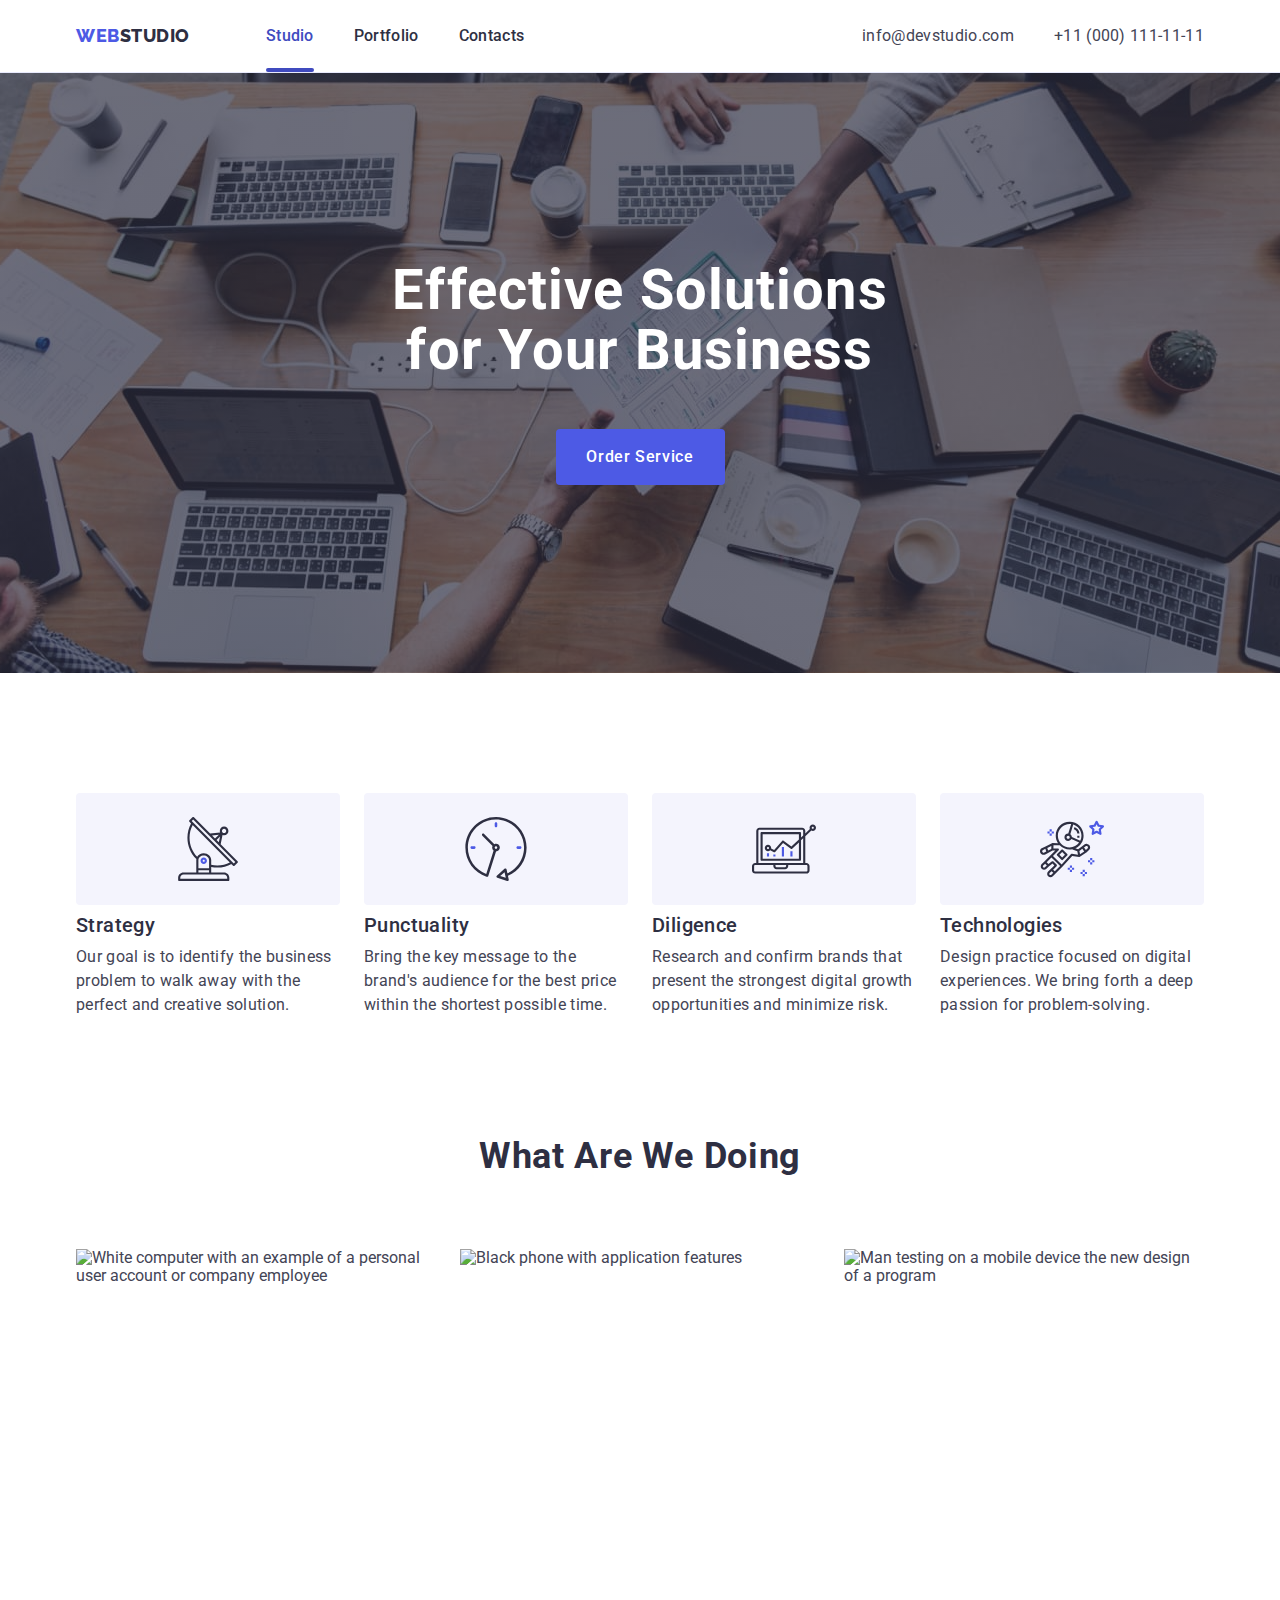
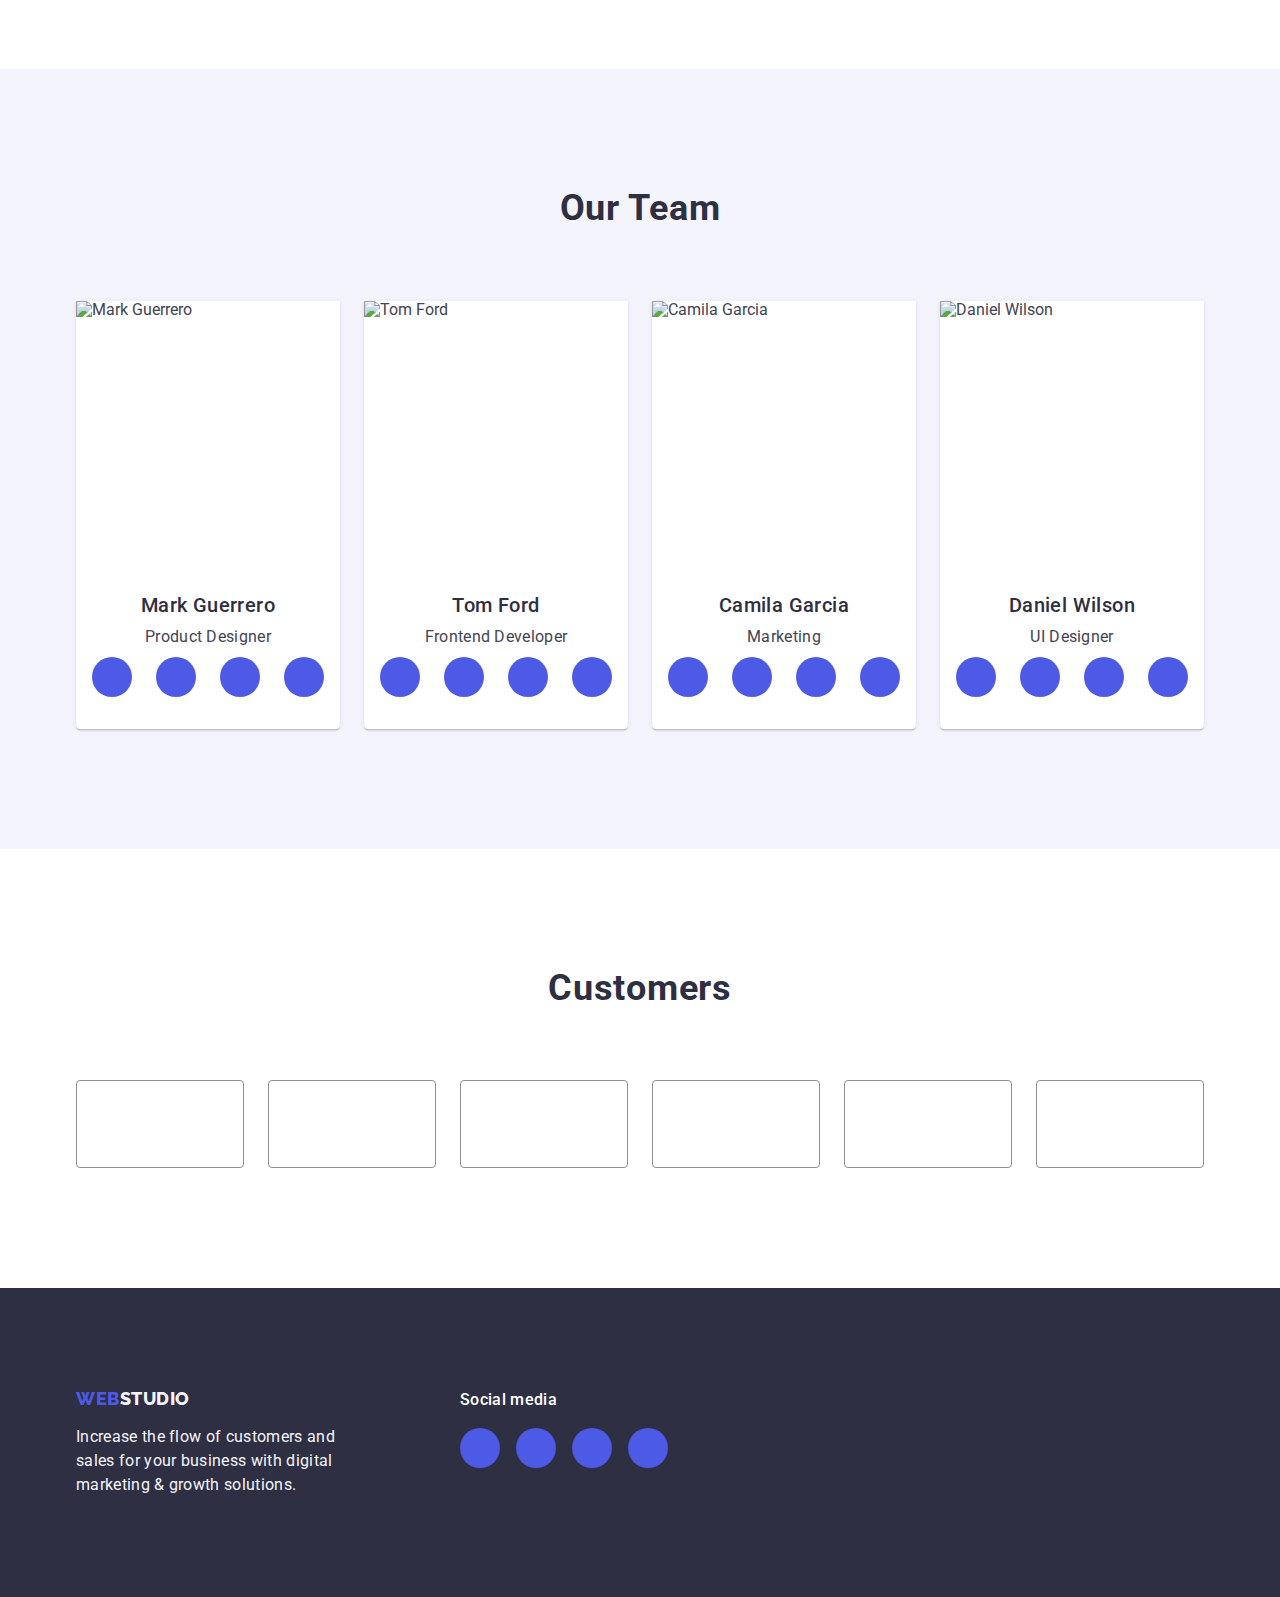
==== commit b234cd58: "hw5" ====
--- a/index.html
+++ b/index.html
@@ -4,48 +4,55 @@
     <meta charset="UTF-8" />
     <meta http-equiv="X-UA-Compatible" content="IE=edge" />
     <meta name="viewport" content="width=device-width, initial-scale=1.0" />
-    <title>WebStudio</title>
+    <title>Document</title>
+
     <link rel="preconnect" href="https://fonts.googleapis.com" />
     <link rel="preconnect" href="https://fonts.gstatic.com" crossorigin />
     <link
-      href="https://fonts.googleapis.com/css2?family=Raleway:wght@800&family=Roboto:wght@400;500;700;900&display=swap"
+      href="https://fonts.googleapis.com/css2?family=Raleway:wght@800&family=Roboto:wght@400;500;700&display=swap"
       rel="stylesheet"
     />
     <link
       rel="stylesheet"
-      href="https://cdnjs.cloudflare.com/ajax/libs/modern-normalize/1.1.0/modern-normalize.min.css"
+      href="https://cdn.jsdelivr.net/npm/modern-normalize@1.1.0/modern-normalize.min.css"
     />
     <link rel="stylesheet" href="./css/styles.css" />
   </head>
-  <body>
-    <header class="header">
-      <div class="container nav-menu">
-        <nav class="header-nav">
-          <a href="./index.html" class="header-logo link"
-            >Web<span class="logo-dark link">Studio</span></a
+
+  <!-----------------SECTION HEADER------------------->
+
+  <body class="body">
+    <header class="page-header">
+      <div class="container page-header-container">
+        <nav class="menu-page-nav">
+          <a class="logo-link link" href="./index.html"
+            >Web<span class="logo-text">Studio</span></a
           >
-          <ul class="header-list list">
-            <li class="header-item item">
-              <a class="header-link current link" href="./index.html">Studio</a>
-            </li>
-            <li class="header-item item">
-              <a class="header-link link" href="./portfolio.html">Portfolio</a>
-            </li>
-            <li class="header-item item">
-              <a class="header-link link" href="">Contacts</a>
+          <ul class="menu-page-nav-list list">
+            <li class="menu-page-nav-item list">
+              <a class="menu-page-nav-link active link" href="./index.html"
+                >Studio</a
+              >
+            </li>
+            <li class="menu-page-nav-item list">
+              <a class="menu-page-nav-link link" href="./portfolio.html"
+                >Portfolio</a
+              >
+            </li>
+            <li class="menu-page-nav-item list">
+              <a class="menu-page-nav-link link" href="">Contacts</a>
             </li>
           </ul>
         </nav>
-
-        <address class="address">
-          <ul class="head-address list">
-            <li class="header-address item">
-              <a class="address-link link" href="mailto:info@devstudio.com"
+        <address class="contacts-address link">
+          <ul class="contacts-address list">
+            <li class="contacts-address-item">
+              <a class="contacts-address link" href="mailto:info@devstudio.com"
                 >info@devstudio.com</a
               >
             </li>
-            <li class="header-address item">
-              <a class="address-link link" href="tel:+110001111111"
+            <li class="contacts-address-item">
+              <a class="contacts-address link" href="tel:+110001111111"
                 >+11 (000) 111-11-11</a
               >
             </li>
@@ -53,74 +60,71 @@
         </address>
       </div>
     </header>
-    <main class="main">
-      <section class="section-hero">
-        <div class="container">
-          <h1 class="hero-title">Effective Solutions for Your Business</h1>
-          <button class="hero-btn" type="button" data-modal-open>
+
+    <!-------------------------SECTION ONE------------------------------------>
+
+    <main>
+      <section class="main-content-hero">
+        <div class="container hero">
+          <h1 class="main-content-title">
+            Effective Solutions for Your Business
+          </h1>
+          <button class="main-btn" type="button" data-modal-open>
             Order Service
           </button>
-          <div class="backdrop is-hidden" data-modal>
-            <div class="modal">
-              <button class="modal-btn" type="button" data-modal-close>
-                <svg class="modal-icon" width="8" height="8">
-                  <use href="./images/symbol-defs.svg#icon-close-1"></use>
-                </svg>
-              </button>
-            </div>
-          </div>
         </div>
       </section>
-      <section class="section-company">
-        <div class="container company-blok">
-          <h2 class="company-title visually-hidden">Company policy</h2>
-          <ul class="company list">
-            <li class="company-item">
-              <div class="company-icon">
-                <svg class="card-company" width="64" height="64">
+
+      <!-------------------SECTION TWO------------------->
+
+      <section class="content-our-actions">
+        <div class="container">
+          <h2 class="content-our-actions-title" hidden>Our actions</h2>
+          <ul class="content-our-actions-list list">
+            <li class="content-our-actions-item">
+              <div class="content-our-actions-item-icon">
+                <svg class="content-our-actions-icon" width="64" height="64">
                   <use href="./images/symbol-defs.svg#icon-antenna"></use>
                 </svg>
               </div>
-              <h3 class="company-title">Strategy</h3>
-              <p class="company-text">
+              <h3 class="our-actions-subtitle">Strategy</h3>
+              <p class="our-actions-subtitle-text">
                 Our goal is to identify the business problem to walk away with
                 the perfect and creative solution.
               </p>
             </li>
-            <li class="company-item">
-              <div class="company-icon">
-                <svg class="card-company" width="64" height="64">
+            <li class="content-our-actions-item">
+              <div class="content-our-actions-item-icon">
+                <svg class="content-our-actions-icon" width="64" height="64">
                   <use href="./images/symbol-defs.svg#icon-clock"></use>
                 </svg>
               </div>
-              <h3 class="company-title">Punctuality</h3>
-              <p class="company-text">
+              <h3 class="our-actions-subtitle">Punctuality</h3>
+              <p class="our-actions-subtitle-text">
                 Bring the key message to the brand's audience for the best price
                 within the shortest possible time.
               </p>
             </li>
-
-            <li class="company-item">
-              <div class="company-icon">
-                <svg class="card-company" width="64" height="64">
+            <li class="content-our-actions-item">
+              <div class="content-our-actions-item-icon">
+                <svg class="content-our-actions-icon" width="64" height="64">
                   <use href="./images/symbol-defs.svg#icon-diagram"></use>
                 </svg>
               </div>
-              <h3 class="company-title">Diligence</h3>
-              <p class="company-text">
+              <h3 class="our-actions-subtitle">Diligence</h3>
+              <p class="our-actions-subtitle-text">
                 Research and confirm brands that present the strongest digital
                 growth opportunities and minimize risk.
               </p>
             </li>
-
-            <li class="company-item">
-              <div class="company-icon">
-                <svg class="card-company" width="64" height="64">
+            <li class="content-our-actions-item">
+              <div class="content-our-actions-item-icon">
+                <svg class="content-our-actions-icon" width="64" height="64">
                   <use href="./images/symbol-defs.svg#icon-astronaut"></use>
                 </svg>
               </div>
-              <h3 class="company-title">Technologies</h3>
-              <p class="company-text">
+              <h3 class="our-actions-subtitle">Technologies</h3>
+              <p class="our-actions-subtitle-text">
                 Design practice focused on digital experiences. We bring forth a
                 deep passion for problem-solving.
               </p>
@@ -128,33 +132,33 @@
           </ul>
         </div>
       </section>
-      <section class="section-work">
+
+      <!-------------------SECTION THREE------------------------>
+
+      <section class="our-working">
         <div class="container">
-          <h2 class="work-title">What are we doing</h2>
-          <ul class="work list">
-            <li class="work-item">
-              <img
-                class="work-img"
-                src="./images/computer.jpg"
-                alt="monitor"
+          <h2 class="header-our-working">What are we doing</h2>
+          <ul class="our-working-list list">
+            <li class="our-working-item">
+              <img
+                src="./images/img1.jpg"
+                alt="White computer with an example of a personal user account or company employee"
                 width="360"
                 height="300"
               />
             </li>
-            <li class="work-item">
-              <img
-                class="work-img"
-                src="./images/telefone.jpg"
-                alt="screen-tabs"
+            <li class="our-working-item">
+              <img
+                src="./images/img2.jpg"
+                alt="Black phone with application features"
                 width="360"
                 height="300"
               />
             </li>
-            <li class="work-item">
-              <img
-                class="work-img"
-                src="./images/laptop.jpg"
-                alt="hone-in-hand"
+            <li class="our-working-item">
+              <img
+                src="./images/img3.jpg"
+                alt="Man testing on a mobile device the new design of a program"
                 width="360"
                 height="300"
               />
@@ -162,204 +166,241 @@
           </ul>
         </div>
       </section>
-      <section class="section-team">
+
+      <!-----------SECTION FOUR------------->
+
+      <section class="our-team">
         <div class="container">
-          <h2 class="team-title">Our Team</h2>
-          <ul class="team list">
-            <li class="work-team">
-              <img
-                class="team-img"
-                src="./images/fotomark.jpg"
-                alt="foto-team-mark"
+          <h2 class="header-our-team">Our Team</h2>
+          <ul class="our-team-list list">
+            <li class="our-team-item">
+              <img
+                src="./images/img4.jpg"
+                alt="Mark Guerrero"
                 width="264"
                 height="260"
               />
-              <div class="title-name">
-                <h3 class="team-underitle">Mark Guerrero</h3>
-                <p class="team-text">Product Designer</p>
-
-                <ul class="team-icon-list">
-                  <li class="social-media-list">
-                    <a href="" class="team-icon-link">
-                      <svg class="team-icon" width="16" height="16">
-                        <use
-                          href="./images/symbol-defs.svg#icon-instagram"
-                        ></use>
-                      </svg>
-                    </a>
-                  </li>
-                  <li class="social-media-list">
-                    <a href="" class="team-icon-link">
-                      <svg class="team-icon" width="16" height="16">
-                        <use
-                          href="./images/symbol-defs.svg#icon-facebook"
-                        ></use>
-                      </svg>
-                    </a>
-                  </li>
-                  <li class="social-media-list">
-                    <a href="" class="team-icon-link">
-                      <svg class="team-icon" width="16" height="16">
-                        <use href="./images/symbol-defs.svg#icon-twitter"></use>
-                      </svg>
-                    </a>
-                  </li>
-                  <li class="social-media-list">
-                    <a href="" class="team-icon-link">
-                      <svg class="team-icon" width="16" height="16">
-                        <use
-                          href="./images/symbol-defs.svg#icon-linkedinicon-linkedin"
-                        ></use>
+              <div class="our-team-container">
+                <h3 class="our-team-subtitle">Mark Guerrero</h3>
+                <p class="our-team-subtitle-text">Product Designer</p>
+                <ul class="our-team-social-list list">
+                  <li class="our-team-social-list-item">
+                    <a href="" class="our-team-social-list-link">
+                      <svg
+                        class="our-team-social-list-icon"
+                        width="16"
+                        height="16"
+                      >
+                        <use href="./images/icon.svg#icon-instagram"></use>
+                      </svg>
+                    </a>
+                  </li>
+                  <li class="our-team-social-list-item">
+                    <a href="" class="our-team-social-list-link">
+                      <svg
+                        class="our-team-social-list-icon"
+                        width="16"
+                        height="16"
+                      >
+                        <use href="./images/icon.svg#icon-twitter"></use>
+                      </svg>
+                    </a>
+                  </li>
+                  <li class="our-team-social-list-item">
+                    <a href="" class="our-team-social-list-link">
+                      <svg
+                        class="our-team-social-list-icon"
+                        width="16"
+                        height="16"
+                      >
+                        <use href="./images/icon.svg#icon-facebook"></use>
+                      </svg>
+                    </a>
+                  </li>
+                  <li class="our-team-social-list-item">
+                    <a href="" class="our-team-social-list-link">
+                      <svg
+                        class="our-team-social-list-icon"
+                        width="16"
+                        height="16"
+                      >
+                        <use href="./images/icon.svg#icon-linkedin"></use>
                       </svg>
                     </a>
                   </li>
                 </ul>
               </div>
             </li>
-            <li class="work-team">
-              <img
-                class="team-img"
-                src="./images/fototom.jpg"
-                alt="foto-team-tom"
+            <li class="our-team-item">
+              <img
+                src="./images/img5.jpg"
+                alt="Tom Ford"
                 width="264"
                 height="260"
               />
-              <div class="title-name">
-                <h3 class="team-underitle">Tom Ford</h3>
-                <p class="team-text">Frontend Developer</p>
-
-                <ul class="team-icon-list">
-                  <li class="social-media-list">
-                    <a href="" class="team-icon-link">
-                      <svg class="team-icon" width="16" height="16">
-                        <use
-                          href="./images/symbol-defs.svg#icon-instagram"
-                        ></use>
-                      </svg>
-                    </a>
-                  </li>
-                  <li class="social-media-list">
-                    <a href="" class="team-icon-link">
-                      <svg class="team-icon" width="16" height="16">
-                        <use
-                          href="./images/symbol-defs.svg#icon-facebook"
-                        ></use>
-                      </svg>
-                    </a>
-                  </li>
-                  <li class="social-media-list">
-                    <a href="" class="team-icon-link">
-                      <svg class="team-icon" width="16" height="16">
-                        <use href="./images/symbol-defs.svg#icon-twitter"></use>
-                      </svg>
-                    </a>
-                  </li>
-                  <li class="social-media-list">
-                    <a href="" class="team-icon-link">
-                      <svg class="team-icon" width="16" height="16">
-                        <use
-                          href="./images/symbol-defs.svg#icon-linkedinicon-linkedin"
-                        ></use>
+              <div class="our-team-container">
+                <h3 class="our-team-subtitle">Tom Ford</h3>
+                <p class="our-team-subtitle-text">Frontend Developer</p>
+                <ul class="our-team-social-list list">
+                  <li class="our-team-social-list-item">
+                    <a href="" class="our-team-social-list-link">
+                      <svg
+                        class="our-team-social-list-icon"
+                        width="16"
+                        height="16"
+                      >
+                        <use href="./images/icon.svg#icon-instagram"></use>
+                      </svg>
+                    </a>
+                  </li>
+                  <li class="our-team-social-list-item">
+                    <a href="" class="our-team-social-list-link">
+                      <svg
+                        class="our-team-social-list-icon"
+                        width="16"
+                        height="16"
+                      >
+                        <use href="./images/icon.svg#icon-twitter"></use>
+                      </svg>
+                    </a>
+                  </li>
+                  <li class="our-team-social-list-item">
+                    <a href="" class="our-team-social-list-link">
+                      <svg
+                        class="our-team-social-list-icon"
+                        width="16"
+                        height="16"
+                      >
+                        <use href="./images/icon.svg#icon-facebook"></use>
+                      </svg>
+                    </a>
+                  </li>
+                  <li class="our-team-social-list-item">
+                    <a href="" class="our-team-social-list-link">
+                      <svg
+                        class="our-team-social-list-icon"
+                        width="16"
+                        height="16"
+                      >
+                        <use href="./images/icon.svg#icon-linkedin"></use>
                       </svg>
                     </a>
                   </li>
                 </ul>
               </div>
             </li>
-            <li class="work-team">
-              <img
-                class="team-img"
-                src="./images/fotocamila.jpg"
-                alt="foto-team-garcia"
+
+            <li class="our-team-item">
+              <img
+                src="./images/img6.jpg"
+                alt="Camila Garcia"
                 width="264"
                 height="260"
               />
-              <div class="title-name">
-                <h3 class="team-underitle">Camila Garcia</h3>
-                <p class="team-text">Marketing</p>
-
-                <ul class="team-icon-list">
-                  <li class="social-media-list">
-                    <a href="" class="team-icon-link">
-                      <svg class="team-icon" width="16" height="16">
-                        <use
-                          href="./images/symbol-defs.svg#icon-instagram"
-                        ></use>
-                      </svg>
-                    </a>
-                  </li>
-                  <li class="social-media-list">
-                    <a href="" class="team-icon-link">
-                      <svg class="team-icon" width="16" height="16">
-                        <use
-                          href="./images/symbol-defs.svg#icon-facebook"
-                        ></use>
-                      </svg>
-                    </a>
-                  </li>
-                  <li class="social-media-list">
-                    <a href="" class="team-icon-link">
-                      <svg class="team-icon" width="16" height="16">
-                        <use href="./images/symbol-defs.svg#icon-twitter"></use>
-                      </svg>
-                    </a>
-                  </li>
-                  <li class="social-media-list">
-                    <a href="" class="team-icon-link">
-                      <svg class="team-icon" width="16" height="16">
-                        <use
-                          href="./images/symbol-defs.svg#icon-linkedinicon-linkedin"
-                        ></use>
+              <div class="our-team-container">
+                <h3 class="our-team-subtitle">Camila Garcia</h3>
+                <p class="our-team-subtitle-text">Marketing</p>
+                <ul class="our-team-social-list list">
+                  <li class="our-team-social-list-item">
+                    <a href="" class="our-team-social-list-link">
+                      <svg
+                        class="our-team-social-list-icon"
+                        width="16"
+                        height="16"
+                      >
+                        <use href="./images/icon.svg#icon-instagram"></use>
+                      </svg>
+                    </a>
+                  </li>
+                  <li class="our-team-social-list-item">
+                    <a href="" class="our-team-social-list-link">
+                      <svg
+                        class="our-team-social-list-icon"
+                        width="16"
+                        height="16"
+                      >
+                        <use href="./images/icon.svg#icon-twitter"></use>
+                      </svg>
+                    </a>
+                  </li>
+                  <li class="our-team-social-list-item">
+                    <a href="" class="our-team-social-list-link">
+                      <svg
+                        class="our-team-social-list-icon"
+                        width="16"
+                        height="16"
+                      >
+                        <use href="./images/icon.svg#icon-facebook"></use>
+                      </svg>
+                    </a>
+                  </li>
+                  <li class="our-team-social-list-item">
+                    <a href="" class="our-team-social-list-link">
+                      <svg
+                        class="our-team-social-list-icon"
+                        width="16"
+                        height="16"
+                      >
+                        <use href="./images/icon.svg#icon-linkedin"></use>
                       </svg>
                     </a>
                   </li>
                 </ul>
               </div>
             </li>
-            <li class="work-team">
-              <img
-                class="team-img"
-                src="./images/fotodaniel.jpg"
-                alt="oto-team-daniel"
+
+            <li class="our-team-item">
+              <img
+                src="./images/img7.jpg"
+                alt="Daniel Wilson"
                 width="264"
                 height="260"
               />
-              <div class="title-name">
-                <h3 class="team-underitle">Daniel Wilson</h3>
-                <p class="team-text">UI Designer</p>
-
-                <ul class="team-icon-list">
-                  <li class="social-media-list">
-                    <a href="" class="team-icon-link">
-                      <svg class="team-icon" width="16" height="16">
-                        <use
-                          href="./images/symbol-defs.svg#icon-instagram"
-                        ></use>
-                      </svg>
-                    </a>
-                  </li>
-                  <li class="social-media-list">
-                    <a href="" class="team-icon-link">
-                      <svg class="team-icon" width="16" height="16">
-                        <use
-                          href="./images/symbol-defs.svg#icon-facebook"
-                        ></use>
-                      </svg>
-                    </a>
-                  </li>
-                  <li class="social-media-list">
-                    <a href="" class="team-icon-link">
-                      <svg class="team-icon" width="16" height="16">
-                        <use href="./images/symbol-defs.svg#icon-twitter"></use>
-                      </svg>
-                    </a>
-                  </li>
-                  <li class="social-media-list">
-                    <a href="" class="team-icon-link">
-                      <svg class="team-icon" width="16" height="16">
-                        <use
-                          href="./images/symbol-defs.svg#icon-linkedinicon-linkedin"
-                        ></use>
+              <div class="our-team-container">
+                <h3 class="our-team-subtitle">Daniel Wilson</h3>
+                <p class="our-team-subtitle-text">UI Designer</p>
+                <ul class="our-team-social-list list">
+                  <li class="our-team-social-list-item">
+                    <a href="" class="our-team-social-list-link">
+                      <svg
+                        class="our-team-social-list-icon"
+                        width="16"
+                        height="16"
+                      >
+                        <use href="./images/icon.svg#icon-instagram"></use>
+                      </svg>
+                    </a>
+                  </li>
+                  <li class="our-team-social-list-item">
+                    <a href="" class="our-team-social-list-link">
+                      <svg
+                        class="our-team-social-list-icon"
+                        width="16"
+                        height="16"
+                      >
+                        <use href="./images/icon.svg#icon-twitter"></use>
+                      </svg>
+                    </a>
+                  </li>
+                  <li class="our-team-social-list-item">
+                    <a href="" class="our-team-social-list-link">
+                      <svg
+                        class="our-team-social-list-icon"
+                        width="16"
+                        height="16"
+                      >
+                        <use href="./images/icon.svg#icon-facebook"></use>
+                      </svg>
+                    </a>
+                  </li>
+                  <li class="our-team-social-list-item">
+                    <a href="" class="our-team-social-list-link">
+                      <svg
+                        class="our-team-social-list-icon"
+                        width="16"
+                        height="16"
+                      >
+                        <use href="./images/icon.svg#icon-linkedin"></use>
                       </svg>
                     </a>
                   </li>
@@ -369,49 +410,51 @@
           </ul>
         </div>
       </section>
-      <section class="customers">
+
+      <!------------------SECTIONS FIVE-------------->
+      <section class="our-customers">
         <div class="container">
-          <h2 class="customers-title">Customers</h2>
-          <ul class="customers-list">
-            <li class="customers-icon">
-              <a href="" class="customer-icon-link">
-                <svg class="customers-company" width="104" height="56">
-                  <use href="./images/symbol-defs.svg#icon-yaco"></use>
-                </svg>
-              </a>
-            </li>
-            <li class="customers-icon">
-              <a href="" class="customer-icon-link">
-                <svg class="customers-company" width="104" height="56">
-                  <use href="./images/symbol-defs.svg#icon-tagline-h"></use>
-                </svg>
-              </a>
-            </li>
-            <li class="customers-icon">
-              <a href="" class="customer-icon-link">
-                <svg class="customers-company" width="104" height="56">
-                  <use href="./images/symbol-defs.svg#icon-company"></use>
-                </svg>
-              </a>
-            </li>
-            <li class="customers-icon">
-              <a href="" class="customer-icon-link">
-                <svg class="customers-company" width="104" height="56">
-                  <use href="./images/symbol-defs.svg#icon-foster-peters"></use>
-                </svg>
-              </a>
-            </li>
-            <li class="customers-icon">
-              <a href="" class="customer-icon-link">
-                <svg class="customers-company" width="104" height="56">
-                  <use href="./images/symbol-defs.svg#icon-brend"></use>
-                </svg>
-              </a>
-            </li>
-            <li class="customers-icon">
-              <a href="" class="customer-icon-link">
-                <svg class="customers-company" width="104" height="56">
-                  <use href="./images/symbol-defs.svg#icon-teg-line"></use>
+          <h2 class="header-our-customers">Customers</h2>
+          <ul class="our-customers-list list">
+            <li class="our-customers-list-item">
+              <a href="" class="our-customers-list-item-link">
+                <svg class="our-customers-list-icon" width="104" height="56">
+                  <use href="./images/icon.svg#icon-Logo-1"></use>
+                </svg>
+              </a>
+            </li>
+            <li class="our-customers-list-item">
+              <a href="" class="our-customers-list-item-link">
+                <svg class="our-customers-list-icon" width="104" height="56">
+                  <use href="./images/icon.svg#icon-Logo-2"></use>
+                </svg>
+              </a>
+            </li>
+            <li class="our-customers-list-item">
+              <a href="" class="our-customers-list-item-link">
+                <svg class="our-customers-list-icon" width="104" height="56">
+                  <use href="./images/icon.svg#icon-Logo-3"></use>
+                </svg>
+              </a>
+            </li>
+            <li class="our-customers-list-item">
+              <a href="" class="our-customers-list-item-link">
+                <svg class="our-customers-list-icon" width="104" height="56">
+                  <use href="./images/icon.svg#icon-Logo-4"></use>
+                </svg>
+              </a>
+            </li>
+            <li class="our-customers-list-item">
+              <a href="" class="our-customers-list-item-link">
+                <svg class="our-customers-list-icon" width="104" height="56">
+                  <use href="./images/icon.svg#icon-Logo-5"></use>
+                </svg>
+              </a>
+            </li>
+            <li class="our-customers-list-item">
+              <a href="" class="our-customers-list-item-link">
+                <svg class="our-customers-list-icon" width="104" height="56">
+                  <use href="./images/icon.svg#icon-Logo-6"></use>
                 </svg>
               </a>
             </li>
@@ -419,48 +462,65 @@
         </div>
       </section>
     </main>
-    <footer class="footer">
-      <div class="container footer-tumb">
-        <div class="section-one">
-          <a class="footer-logo link" href="./index.html"
-            >Web<span class="logo-light link">Studio</span></a
+
+    <!------------------SECTION FOOTER----------------->
+
+    <footer class="peage-footer">
+      <div class="container container-peage-footer">
+        <div class="container-peage-footer-logo-link">
+          <a class="footer-logo-link link" href="./index.html"
+            >Web<span class="footer-logo-text">Studio</span></a
           >
-          <p class="footer-text">
+          <p class="text-footer">
             Increase the flow of customers and sales for your business with
             digital marketing & growth solutions.
           </p>
         </div>
-        <div class="social">
-          <p class="footer-title">Social media</p>
-          <ul class="footer-list">
-            <li class="footer-icon">
-              <a href="" class="footer-icon-link">
-                <svg class="social-icon" width="24" height="24">
-                  <use href="./images/symbol-defs.svg#icon-instagram"></use>
-                </svg>
-              </a>
-            </li>
-            <li class="footer-icon">
-              <a href="" class="footer-icon-link">
-                <svg class="social-icon" width="24" height="24">
-                  <use href="./images/symbol-defs.svg#icon-facebook"></use>
-                </svg>
-              </a>
-            </li>
-
-            <li class="footer-icon">
-              <a href="" class="footer-icon-link">
-                <svg class="social-icon" width="24" height="24">
-                  <use href="./images/symbol-defs.svg#icon-twitter"></use>
-                </svg>
-              </a>
-            </li>
-            <li class="footer-icon">
-              <a href="" class="footer-icon-link">
-                <svg class="social-icon" width="24" height="24">
-                  <use
-                    href="./images/symbol-defs.svg#icon-linkedinicon-linkedin"
-                  ></use>
+        <div class="container-peage-footer-social-media">
+          <p class="peage-footer-social-text">Social media</p>
+
+          <ul class="peage-footer-social-list list">
+            <li class="peage-footer-social-list-item">
+              <a href="" class="peage-footer-social-list-link">
+                <svg
+                  class="peage-footer-social-list-icon"
+                  width="24"
+                  height="24"
+                >
+                  <use href="./images/icon.svg#icon-instagram"></use>
+                </svg>
+              </a>
+            </li>
+            <li class="peage-footer-social-list-item">
+              <a href="" class="peage-footer-social-list-link">
+                <svg
+                  class="peage-footer-social-list-icon"
+                  width="24"
+                  height="24"
+                >
+                  <use href="./images/icon.svg#icon-twitter"></use>
+                </svg>
+              </a>
+            </li>
+            <li class="peage-footer-social-list-item">
+              <a href="" class="peage-footer-social-list-link">
+                <svg
+                  class="peage-footer-social-list-icon"
+                  width="24"
+                  height="24"
+                >
+                  <use href="./images/icon.svg#icon-facebook"></use>
+                </svg>
+              </a>
+            </li>
+            <li class="peage-footer-social-list-item">
+              <a href="" class="peage-footer-social-list-link">
+                <svg
+                  class="peage-footer-social-list-icon"
+                  width="24"
+                  height="24"
+                >
+                  <use href="./images/icon.svg#icon-linkedin"></use>
                 </svg>
               </a>
             </li>
@@ -468,6 +528,18 @@
         </div>
       </div>
     </footer>
+
+    <!-------------MODAL WINDOW----------->
+    <div class="backdrop-modal-window is-hidden" data-modal>
+      <div class="modal-window">
+        <button class="modal-window-btn-close" type="button" data-modal-close>
+          <svg class="modal-window-btn-close-icon" width="8" height="8">
+            <use href="./images/icon.svg#icon-modal"></use>
+          </svg>
+        </button>
+      </div>
+    </div>
+
     <script src="./js/modal.js"></script>
   </body>
-</html>
+</html>--- a/css/styles.css
+++ b/css/styles.css
@@ -1,75 +1,61 @@
 html {
   box-sizing: border-box;
 }
+
+:root {
+  --primari-font: "Roboto", sans-serif;
+  --secondery-font: "Raleway", sans-serif;
+  --title-text-color: #2e2f42;
+  --body-text-color: #434455;
+  --accent-color: #e7e9fc;
+  --primary-brand-color: #4d5ae5;
+  --pressed-state-color: #404bbf;
+  --background-section-color: #f4f4fd;
+  --background-dark-color: #2e2f42;
+  --background-white-color: #ffffff;
+  --transition-duration-and-func: 250ms cubic-bezier(0.4, 0, 0.2, 1);
+}
+
+h1,
+h2,
+h3,
+h4,
+p {
+  margin-top: 0;
+  margin-bottom: 0;
+}
+
+ul {
+  margin-top: 0;
+  margin-bottom: 0;
+  padding-left: 0;
+}
+
+img {
+  display: block;
+  width: 100%;
+  height: auto;
+}
+
+button {
+  display: block;
+  cursor: pointer;
+}
+
 *,
 *::before,
 *::after {
   box-sizing: inherit;
 }
 
-:root {
-  --primary-font: "Roboto", sans-serif;
-  --secondary-font: "Raleway", sans-serif;
-  --iris: #4d5ae5;
-  --ocean: #404bbf;
-  --navy-blue: #2e2f42;
-  --green: #31d0aa;
-  --slate: #434455;
-  --light-slate: #8e8f99;
-  --cornflower: #e7e9fc;
-  --cloud: #f4f4fd;
-  --navy-blue-modal: #2e2f42;
-  --grey: #2e2f42;
-  --white: #ffffff;
-  --dairy: #fcfcfc;
-  --color-link: #afb1b8;
-  --background-main: #ffffff;
-  --background-secondary: #f4f4fd;
-  --backgraund-section: #e5e5e5;
-  --backgraund-modal: rgba(46, 47, 66, 0.4);
-}
-
-body {
-  font-family: "Roboto", sans-serif;
-  background-color: var(--background-main);
-  color: #434455;
-  font-size: 16px;
-  line-height: 1.5;
-  letter-spacing: 0.02em;
-}
-h1,
-h2,
-h3,
-h4,
-h5,
-h6,
-p {
+.list {
+  list-style: none;
   margin: 0;
-}
-a {
+  padding: 0;
+}
+
+.link {
   text-decoration: none;
-}
-ul {
-  padding: 0;
-  margin: 0;
-  list-style: none;
-}
-
-img {
-  display: block;
-}
-.visually-hidden {
-  position: absolute;
-  width: 1px;
-  height: 1px;
-  margin: -1px;
-  border: 0;
-  padding: 0;
-
-  white-space: nowrap;
-  clip-path: inset(100%);
-  clip: rect(0 0 0 0);
-  overflow: hidden;
 }
 
 .container {
@@ -79,591 +65,709 @@
   padding-left: 15px;
   padding-right: 15px;
 }
-.team-icon-link,
-.link {
+
+/*SECTION HEADER*/
+
+.body {
+  font-family: "Roboto", sans-serif;
+  color: #434455;
+  background-color: #ffffff;
+}
+
+.page-header-container {
+  display: flex;
+  align-items: center;
+}
+
+.page-header {
+  border-bottom: 1px solid #e7e9fc;
+  box-shadow: 0px 2px 1px rgba(46, 47, 66, 0.08),
+    0px 1px 1px rgba(46, 47, 66, 0.16), 0px 1px 6px rgba(46, 47, 66, 0.08);
+}
+
+.logo-link {
+  font-family: var(--secondery-font);
+  font-weight: 800;
+  font-size: 18px;
+  line-height: 1.17;
+  letter-spacing: 0.03em;
+  color: var(--primary-brand-color);
+  text-transform: uppercase;
+
+  margin-right: 76px;
+}
+
+.logo-text {
+  font-family: var(--secondery-font);
+  font-weight: 800;
+  font-size: 18px;
+  line-height: 1.2;
+  letter-spacing: 0.03em;
+  color: var(--title-text-color);
+  text-transform: uppercase;
+}
+
+.menu-page-nav-list {
+  display: flex;
+  align-items: center;
+  gap: 40px;
+}
+
+.menu-page-nav-link {
+  font-weight: 500;
+  font-size: 16px;
+  line-height: 1.5;
+  letter-spacing: 0.02em;
+  color: var(--title-text-color);
+  display: block;
+  padding: 24px 0;
+  transition: color var(--transition-duration-and-func);
+  align-items: center;
+  position: relative;
+  cursor: pointer;
   text-decoration: none;
 }
-.list {
-  list-style: none;
-  padding: 0;
-  margin: 0;
-}
-
-/* hero */
-.section-hero {
-  padding: 188px 0;
-  max-width: 1440px;
-  height: 600px;
-  margin-left: auto;
+
+.nav-link {
+  position: relative;
+  display: block;
+  padding: 24px 0;
+  color: var(--title-text-color);
+  font-weight: 500;
+  font-size: 16px;
+  line-height: 1.5;
+  letter-spacing: 0.02em;
+  transition: color var(--transition-duration-and-func);
+}
+
+.menu-page-nav-item > .menu-page-nav-link.active.link {
+  color: var(--pressed-state-color);
+}
+
+.active {
+  position: relative;
+}
+
+.active::after {
+  content: "";
+  width: 100%;
+  height: 4px;
+  border-radius: 2px;
+  display: block;
+  background-color: var(--pressed-state-color);
+  position: absolute;
+  left: 0;
+  bottom: 0;
+  opacity: 1;
+}
+
+.menu-page-nav-link::before {
+  content: "";
+  position: absolute;
+  bottom: 0;
+  left: 0;
+  width: 100%;
+  height: 4px;
+  background-color: var(--pressed-state-color);
+  opacity: 0;
+  transition: transform var(--transition-duration-and-func);
+  transform: scaleX(0);
+}
+
+.menu-page-nav-link:hover::before,
+.menu-page-nav-link:focus::before {
+  transform: scaleX(1);
+  opacity: 1;
+}
+
+.menu-page-nav {
+  display: flex;
+  align-items: center;
+
   margin-right: auto;
+}
+
+.menu-page-nav-item :hover,
+.menu-page-nav-item :focus {
+  color: var(--pressed-state-color);
+}
+
+.contacts-address {
+  font-style: normal;
+  display: flex;
+  align-items: center;
+  gap: 40px;
+}
+
+.contacts-address {
+  font-style: normal;
+  font-weight: 400;
+  font-size: 16px;
+  line-height: 1.5;
+  letter-spacing: 0.02em;
+  color: var(--body-text-color);
+  transition: color var(--transition-duration-and-func);
+}
+
+.contacts-address:hover,
+.contacts-address:focus {
+  color: var(--pressed-state-color);
+}
+
+/*SECTION ONE*/
+.main-content-hero {
+  background-color: var(--background-dark-color);
   background-image: linear-gradient(
       rgba(46, 47, 66, 0.7),
       rgba(46, 47, 66, 0.7)
     ),
-    url(../images/people-office.jpg);
+    url("../images/people-office.jpg");
   background-size: cover;
+  max-width: 1440px;
+  background-repeat: no-repeat;
   background-position: center;
-  background-repeat: no-repeat;
-}
-.hero-title {
+  margin-left: auto;
+  margin-right: auto;
+}
+
+.main-content-title {
+  font-weight: 700;
   font-size: 56px;
   line-height: 1.07;
+  letter-spacing: 0.02em;
+  color: var(--background-white-color);
+  max-width: 496px;
   text-align: center;
-  letter-spacing: 0.02em;
-  color: var(--white);
-  max-width: 496px;
-  margin: 0 auto;
-  margin-bottom: 48px;
-  font-weight: 700;
-}
-
-.hero-btn:hover,
-.hero-btn:focus {
-  background-color: var(--ocean);
-  box-shadow: 0px 4px 4px rgba(0, 0, 0, 0.15);
-}
-
-.hero-btn {
-  display: block;
-  font-family: var(--primary-font);
-  padding: 16px 32px;
+  margin: 0 auto 48px;
+}
+
+.main-btn {
+  font-family: "Roboto", sans-serif;
+  font-style: normal;
   font-weight: 500;
   font-size: 16px;
   line-height: 1.5;
   letter-spacing: 0.04em;
-  color: var(--white);
-  background-color: var(--iris);
+  color: var(--background-white-color);
+  background-color: var(--primary-brand-color);
   cursor: pointer;
+  align-items: center;
   border-radius: 4px;
   min-width: 169px;
   height: 56px;
-  border: 1px solid transparent;
-  text-align: center;
   border: none;
   margin: 0 auto;
-  box-shadow: 0px 4px 4px rgba(0, 0, 0, 0.15);
-  transition: background-color 250ms cubic-bezier(0.4, 0, 0.2, 1),
-    box-shadow 250ms cubic-bezier(0.4, 0, 0.2, 1);
-}
-/* modal */
-
-.backdrop {
-  position: fixed;
-  top: 0;
-  right: 0;
-  bottom: 0;
-  left: 0;
-  background-color: var(--backgraund-modal);
-  opacity: 1;
-  visibility: visible;
-  pointer-events: initial;
-  transition: opasity 250ms cubic-bezier(0.4, 0, 0.2, 1),
-    visibility 250ms cubic-bezier(0.4, 0, 0.2, 1);
-}
-.modal {
-  position: absolute;
-  width: 408px;
-  height: 584px;
-  background: var(--dairy);
-  box-shadow: 0px 1px 1px rgba(0, 0, 0, 0.14), 0px 1px 3px rgba(0, 0, 0, 0.12),
-    0px 2px 1px rgba(0, 0, 0, 0.2);
+  display: block;
+  transition: background-color var(--transition-duration-and-func);
+}
+
+.main-btn:hover,
+.main-btn:focus {
+  background-color: var(--pressed-state-color);
+  color: var(--background-white-color);
+}
+
+.main-content-hero {
+  padding-top: 188px;
+  padding-bottom: 188px;
+}
+
+/*SECTION TWO*/
+
+.content-our-actions {
+  padding-top: 120px;
+  padding-bottom: 120px;
+}
+
+.our-actions-subtitle {
+  font-weight: 500;
+  font-size: 20px;
+  line-height: 1.2;
+  letter-spacing: 0.02em;
+  color: var(--title-text-color);
+  margin-bottom: 8px;
+}
+
+.our-actions-subtitle-text {
+  font-weight: 400;
+  font-size: 16px;
+  line-height: 1.5;
+  letter-spacing: 0.02em;
+  color: var(--body-text-color);
+}
+
+.content-our-actions-list {
+  display: flex;
+  gap: 24px;
+}
+
+.content-our-actions-item-icon {
+  display: flex;
+  height: 112px;
+  background-color: #f4f4fd;
+  justify-content: center;
+  align-items: center;
+  margin-bottom: 8px;
   border-radius: 4px;
-  top: 50%;
-  left: 50%;
-  transform: translate(-50%, -50%);
-}
-.modal-btn {
-  position: absolute;
-  top: 24px;
-  right: 24px;
+}
+
+.content-our-actions-item {
+  width: calc((100% - 72px) / 4);
+}
+
+/*SECTION THREE*/
+
+.header-our-working {
+  font-weight: 700;
+  font-size: 36px;
+  line-height: 1.11;
+  text-align: center;
+  letter-spacing: 0.02em;
+  text-transform: capitalize;
+  color: var(--title-text-color);
+
+  margin-bottom: 72px;
+}
+
+.our-working-list {
+  display: flex;
+  flex-wrap: wrap;
+  gap: 24px;
+}
+
+.our-working {
+  padding-bottom: 120px;
+}
+
+.our-working-item {
+  flex-basis: calc((100% - 48px) / 3);
+}
+
+/*SECTION FOUR*/
+
+.our-team {
+  background-color: var(--background-section-color);
+  padding-top: 120px;
+  padding-bottom: 120px;
+}
+
+.our-team-list {
+  display: flex;
+  flex-wrap: wrap;
+  gap: 24px;
+}
+
+.our-team-item {
+  background-color: var(--background-white-color);
+  box-shadow: 0px 1px 6px rgba(46, 47, 66, 0.08),
+    0px 1px 1px rgba(46, 47, 66, 0.16), 0px 2px 1px rgba(46, 47, 66, 0.08);
+
+  border-radius: 0px 0px 4px 4px;
+}
+
+.our-team-item {
+  flex-basis: calc((100% - 72px) / 4);
+}
+
+.header-our-team {
+  font-weight: 700;
+  font-size: 36px;
+  line-height: 1.11;
+  text-align: center;
+  letter-spacing: 0.02em;
+  text-transform: capitalize;
+  color: var(--title-text-color);
+}
+
+.header-our-team {
+  margin-bottom: 72px;
+}
+
+.our-team-subtitle {
+  font-weight: 500;
+  font-size: 20px;
+  line-height: 1.2;
+  letter-spacing: 0.02em;
+  color: var(--title-text-color);
+  text-align: center;
+
+  margin-bottom: 8px;
+}
+
+.our-team-subtitle-text {
+  font-weight: 400;
+  font-size: 16px;
+  line-height: 1.5;
+  letter-spacing: 0.02em;
+  color: var(--body-text-color);
+  text-align: center;
+  margin-bottom: 8px;
+}
+
+.our-team-container {
+  padding-top: 32px;
+  padding-bottom: 32px;
+  border-radius: 0px 0px 4px 4px;
+}
+
+.our-team-social-list-link {
+  display: flex;
+  justify-content: center;
+  align-items: center;
+  width: 40px;
+  height: 40px;
   border-radius: 50%;
-  background-color: var(--cornflower);
-  border: 1px solid rgba(0, 0, 0, 0.1);
-  cursor: pointer;
+  background-color: var(--primary-brand-color);
+  transition: background-color var(--transition-duration-and-func);
+}
+
+.our-team-social-list-link:hover,
+.our-team-social-list-link:focus {
+  background-color: var(--pressed-state-color);
+}
+
+.our-team-social-list {
   display: flex;
   justify-content: center;
-  align-items: center;
-  width: 24px;
-  height: 24px;
-  transition: background-color 250ms cubic-bezier(0.4, 0, 0.2, 1),
-    fill 250ms cubic-bezier(0.4, 0, 0.2, 1);
-}
-
-.modal-btn:hover,
-.modal-btn :focus {
-  background-color: var(--ocean);
-  fill: var(--white);
-}
-
-.backdrop.is-hidden {
-  opacity: 0;
-  visibility: hidden;
-  pointer-events: none;
-}
-.modal-icon {
-  color: var(--navy-blue);
-}
-.backdrop.is-hidden .modal {
-  transform: translate(250ms cubic-bezier(0.4, 0, 0.2, 1));
-}
-
-.header {
-  border-bottom: 1px solid var(--cornflower);
-  box-shadow: 0px 2px 1px rgba(46, 47, 66, 0.08),
-    0px 1px 1px rgba(46, 47, 66, 0.16), 0px 1px 6px rgba(46, 47, 66, 0.08);
-}
-.header-nav {
-  display: flex;
-  align-items: center;
-}
-
-.nav-menu {
-  display: flex;
-  align-items: center;
-}
-.header-logo {
-  font-family: var(--secondary-font);
+  gap: 24px;
+}
+
+.our-team-social-list-icon {
+  fill: #f4f4fd;
+}
+
+/*SECTIONS FIVE*/
+
+.our-customers {
+  padding-top: 120px;
+  padding-bottom: 120px;
+}
+
+.header-our-customers {
+  font-weight: 700;
+  font-size: 36px;
+  line-height: 1.1;
+  text-align: center;
+  letter-spacing: 0.02em;
+  text-transform: capitalize;
+  color: var(--title-text-color);
+  margin-bottom: 72px;
+}
+
+.our-customers-list-item-link {
+  color: #8e8f99;
+  display: flex;
+  border: 1px solid #8e8f99;
+  justify-content: center;
+  align-items: center;
+  height: 88px;
+  border-radius: 4px;
+  transition: color var(--transition-duration-and-func),
+    border var(--transition-duration-and-func);
+}
+
+.our-customers-list-item {
+  width: calc((100% - 120px) / 6);
+}
+
+.our-customers-list-item-link:hover,
+.our-customers-list-item-link:focus {
+  border-color: #404bbf;
+  color: #404bbf;
+}
+
+.our-customers-list {
+  display: flex;
+  gap: 24px;
+  justify-content: center;
+  align-items: center;
+}
+
+.our-customers-list-icon {
+  fill: currentColor;
+}
+
+/*SECTION FOOTER*/
+
+.peage-footer {
+  background: var(--background-dark-color);
+  padding-top: 100px;
+  padding-bottom: 100px;
+}
+
+.container-peage-footer {
+  display: flex;
+  align-items: baseline;
+  gap: 120px;
+}
+
+.footer-logo-link {
+  font-family: var(--secondery-font);
+  font-style: normal;
   font-weight: 800;
   font-size: 18px;
   line-height: 1.17;
   letter-spacing: 0.03em;
+  color: var(--primary-brand-color);
   text-transform: uppercase;
-  color: var(--iris);
-  margin-right: 76px;
-}
-.logo-dark {
-  font-family: var(--secondary-font);
+  display: inline-block;
+  margin-bottom: 16px;
+}
+
+.footer-logo-text {
+  font-family: var(--secondery-font);
+  font-style: normal;
   font-weight: 800;
   font-size: 18px;
   line-height: 1.17;
   letter-spacing: 0.03em;
+  color: var(--background-section-color);
   text-transform: uppercase;
-  color: var(--navy-blue);
-}
-.header-list {
-  display: flex;
-  gap: 40px;
-}
-.head-address {
-  display: flex;
-  gap: 40px;
-}
-
-.header-link {
+}
+
+.text-footer {
+  font-style: normal;
+  font-weight: 400;
+  font-size: 16px;
+  line-height: 1.5;
+  letter-spacing: 0.02em;
+  color: var(--background-section-color);
+  width: 264px;
+}
+
+.peage-footer-social-text {
   font-weight: 500;
   font-size: 16px;
   line-height: 1.5;
   letter-spacing: 0.02em;
-  color: var(--navy-blue);
-  padding: 24px 0 24px;
-  display: inline-block;
+  color: #ffffff;
+  margin-bottom: 16px;
+}
+
+.peage-footer-social-list {
+  display: flex;
+  gap: 16px;
+}
+
+.peage-footer-social-list-link {
+  display: flex;
+  justify-content: center;
+  align-items: center;
+  width: 40px;
+  height: 40px;
+  border-radius: 50%;
+  background-color: var(--primary-brand-color);
+  transition: background-color var(--transition-duration-and-func);
+}
+
+.peage-footer-social-list-icon {
+  fill: #f4f4fd;
+}
+
+.peage-footer-social-list-link:focus,
+.peage-footer-social-list-link:hover {
+  background-color: #31d0aa;
+}
+
+/* Modalka */
+
+.backdrop-modal-window {
+  position: fixed;
+  top: 0;
+  left: 0;
+  z-index: 100;
+  width: 100%;
+  height: 100%;
+  background-color: rgba(46, 47, 66, 0.4);
+  transition: opacity var(--transition-duration-and-func),
+    visibility var(--transition-duration-and-func);
+}
+
+.backdrop-modal-window.is-hidden {
+  opacity: 0;
+  visibility: hidden;
+  pointer-events: none;
+}
+
+.modal-window {
+  position: absolute;
+  top: 50%;
+  left: 50%;
+  transform: translate(-50%, -50%) scale(1);
+  width: 408px;
+  height: 576px;
+  background-color: #fcfcfc;
+  box-shadow: 0px 1px 1px rgba(0, 0, 0, 0.14), 0px 1px 3px rgba(0, 0, 0, 0.12),
+    0px 2px 1px rgba(0, 0, 0, 0.2);
+  border-radius: 4px;
+  transition: var(--transition-duration-and-func);
+  opacity: 1;
+}
+
+.modal-window-btn-close {
+  position: absolute;
+  top: 24px;
+  right: 24px;
+  background-color: #e7e9fc;
+  border: 1px solid rgba(0, 0, 0, 0.1);
+  width: 24px;
+  height: 24px;
+  border-radius: 50%;
+  justify-content: center;
+  align-items: center;
+  display: flex;
+  padding: 0;
+}
+
+.modal-window-btn-close:hover,
+.modal-window-btn-close:focus {
+  background-color: #404bbf;
+  color: #ffffff;
+}
+
+.modal-window-btn-close-icon {
+  transition: fill var(--transition-duration-and-func);
+}
+
+.modal-window-btn-close:hover .modal-window-btn-close-icon,
+.modal-window-btn-close:focus .modal-window-btn-close-icon {
+  fill: var(--background-white-color);
+}
+
+/* PORTFoLIO */
+
+.content-portfolio {
+  padding-top: 96px;
+  padding-left: 120px;
+  padding-bottom: 96px;
+  padding-right: 120px;
+}
+
+.portfolio-button {
+  font-family: "Roboto", sans-serif;
+  font-weight: 500;
+  font-size: 16px;
+  line-height: 1.5;
+  letter-spacing: 0.04em;
+  color: var(--primary-brand-color);
+  background: var(--background-section-color);
+  align-items: center;
+  cursor: pointer;
+  display: block;
+  border: 1px solid var(--accent-color);
+  border-radius: 4px;
+  padding: 12px 24px;
+}
+
+.portfolio-button.filters {
+  padding: 12px 24px;
+  border: 1px solid var(--accent-color);
+  min-width: 69px;
+  color: var(--primary-brand-color);
+  transition: background-color var(--transition-duration-and-func),
+    color var(--transition-duration-and-func),
+    border var(--transition-duration-and-func),
+    box-shadow var(--transition-duration-and-func);
+}
+
+.menu-nav-list {
+  display: flex;
+  flex-wrap: wrap;
+  gap: 24px;
+  align-items: center;
+  justify-content: center;
+  margin-bottom: 72px;
+}
+
+.portfolio-button:hover,
+.portfolio-button:focus {
+  color: var(--background-white-color);
+  background-color: var(--pressed-state-color);
+  border: 1px solid transparent;
+  box-shadow: 0px 3px 1px rgba(0, 0, 0, 0.1), 0px 2px 1px rgba(0, 0, 0, 0.08),
+    0px 2px 2px rgba(0, 0, 0, 0.12);
+}
+
+.examples-working-list {
+  display: flex;
+  flex-wrap: wrap;
+  column-gap: 24px;
+  row-gap: 48px;
+}
+
+.examples-working-list-item {
+  width: 360px;
+}
+
+.examples-working-link {
+  display: block;
+  transition: box-shadow var(--transition-duration-and-func);
+}
+
+.examples-working-img-overlay {
   position: relative;
-  transition: color 250ms cubic-bezier(0.4, 0, 0.2, 1);
-}
-.header-link::after {
-  content: "";
-  display: inline-block;
+  overflow: hidden;
+}
+
+.examples-working-link:focus,
+.examples-working-link:hover {
+  box-shadow: 0px 1px 6px rgba(46, 47, 66, 0.08),
+    0px 1px 1px rgba(46, 47, 66, 0.16), 0px 2px 1px rgba(46, 47, 66, 0.08);
+}
+
+.examples-working-link:focus .overlay,
+.examples-working-link:hover .overlay {
+  transform: translate(0, 0);
+}
+
+.overlay {
+  position: absolute;
+  left: 0;
+  top: 0;
   width: 100%;
-  height: 4px;
-  position: absolute;
-  border-radius: 2px;
-  left: 0;
-  bottom: -1px;
-}
-.header-link:hover,
-.header-link:focus {
-  color: var(--ocean);
-}
-
-.header-link.current,
-.header-link.current-port {
-  color: var(--ocean);
-}
-
-.header-link.current::after,
-.header-link.current-port::after {
-  background-color: var(--ocean);
-}
-
-.address {
-  font-style: normal;
-  margin-left: auto;
-}
-
-.address-link {
-  font-size: 16px;
-  line-height: 1.5;
-  letter-spacing: 0.02em;
-  color: var(--slate);
-  padding: 24px 0 24px;
-  transition: color 250ms cubic-bezier(0.4, 0, 0.2, 1);
-}
-.address-link:hover,
-.address-link:focus {
-  color: var(--ocean);
-}
-
-/* section */
-.section-company {
-  padding: 120px 0;
-}
-.company {
-  display: flex;
-  gap: 24px;
-}
-
-.company-icon {
-  background-color: var(--cloud);
-  margin-bottom: 8px;
-  width: 264px;
-  height: 112px;
-  display: flex;
-  justify-content: center;
-  align-items: center;
-  border-radius: 4px;
-}
-
-.company-item {
-  width: 264px;
-  width: calc((100% - 72px) / 4);
-}
-
-.company-title,
-.team-underitle,
-.portfolio-title {
+  height: 100%;
+  overflow: auto;
+  transform: translate(0, 100%);
+  transition: transform var(--transition-duration-and-func);
+  font-family: "Roboto";
+  font-weight: 400;
+  font-size: 16px;
+  line-height: 1.5;
+  letter-spacing: 0.02em;
+  color: #f4f4fd;
+  background-color: rgb(77, 90, 229);
+
+  padding-top: 40px;
+  padding-left: 32px;
+
+  padding-right: 32px;
+}
+
+.img {
+  display: block;
+  max-width: 100%;
+}
+
+.our-actions-subtitle {
   font-weight: 500;
   font-size: 20px;
   line-height: 1.2;
   letter-spacing: 0.02em;
-  color: var(--navy-blue);
+  color: var(--title-text-color);
   margin-bottom: 8px;
-}
-
-.company-text {
-  font-size: 16px;
-  line-height: 1.5;
-  letter-spacing: 0.02em;
-  color: var(--slate);
-}
-.section-work {
-  padding-bottom: 120px;
-}
-.work-title,
-.team-title,
-.customers-title {
-  font-size: 36px;
-  line-height: 1.1;
-  text-align: center;
-  letter-spacing: 0.02em;
-  text-transform: capitalize;
-  color: var(--navy-blue);
-
-  margin-bottom: 72px;
-}
-.work {
-  display: flex;
-  justify-content: center;
-  gap: 24px;
-}
-
-.work-item {
-  width: calc((100% - 48px) / 3);
-}
-
-.section-team {
-  background-color: var(--background-secondary);
-  padding: 120px 0;
-}
-.team {
-  display: flex;
-  gap: 24px;
-}
-
-.work-team {
-  background-color: var(--background-main);
-  text-align: center;
-  border-radius: 0px 0px 4px 4px;
-  box-shadow: 0px 1px 6px rgba(46, 47, 66, 0.08),
-    0px 1px 1px rgba(46, 47, 66, 0.16), 0px 2px 1px rgba(46, 47, 66, 0.08);
-  cursor: pointer;
-}
-
-.title-name {
-  padding-top: 32px;
-  padding-bottom: 32px;
-}
-.team-underitle {
-  font-family: var(--primary-font);
-  font-weight: 500;
-  font-size: 20px;
-  line-height: 1.2;
-  letter-spacing: 0.02em;
-  color: var(--navy-blue);
-  text-align: center;
-  margin-bottom: 8px;
-}
-.team-icon {
-  fill: var(--cloud);
-}
-.team-text {
-  color: var(--slate);
-  font-size: 16px;
-  line-height: 1.5;
-  letter-spacing: 0.02em;
-  margin-bottom: 8px;
-
-  text-align: center;
-}
-.team-icon-list {
-  display: flex;
-  justify-content: center;
-  gap: 24px;
-}
-
-.team-icon-link:hover,
-.team-icon-link:focus {
-  background-color: var(--ocean);
-}
-.team-icon-link {
-  height: 100%;
-  width: 100%;
-  display: flex;
-  justify-content: center;
-  align-items: center;
-  border-radius: 50%;
-  background-color: var(--iris);
-  transition: backgraund-color 250ms cubic-bezier(0.4, 0, 0.2, 1);
-}
-
-.customers-company {
-  fill: currentColor;
-}
-
-.customer-icon-link {
-  width: 168px;
-  height: 88px;
-  display: flex;
-  justify-content: center;
-  align-items: center;
-  border-radius: 4px;
-  border: 1px solid var(--light-slate);
-  color: var(--color-link);
-  transition: color 250ms cubic-bezier(0.4, 0, 0.2, 1),
-    border 250ms cubic-bezier(0.4, 0, 0.2, 1);
-}
-
-.customer-icon-link:hover,
-.customer-icon-link:focus {
-  border: 1px solid var(--ocean);
-  color: var(--ocean);
-  cursor: pointer;
-}
-
-.customers {
-  padding: 120px 0;
-}
-.customers-list {
-  display: flex;
-  gap: 24px;
-  border: rgba(0, 0, 0, 0.25);
-}
-/* portfolio */
-.section-portfolio {
-  padding-top: 96px;
-  padding-bottom: 120px;
-}
-.portfolio {
-  display: flex;
-  justify-content: center;
-  margin-bottom: 72px;
-}
-
-.portfolio-btn:hover,
-.portfolio-btn:focus {
-  background-color: var(--ocean);
-  color: var(--white);
-  border: 1px solid transparent;
-  box-shadow: 0px 3px 1px rgba(0, 0, 0, 0.1), 0px 2px 1px rgba(0, 0, 0, 0.08),
-    0px 2px 2px rgba(0, 0, 0, 0.12);
-}
-
-.portfolio-list {
-  margin-right: 24px;
-}
-
-.portfolio-btn {
-  font-family: var(--primary-font);
-  font-weight: 500;
-  font-size: 16px;
-  line-height: 1.5;
-  letter-spacing: 0.04em;
-  color: var(--iris);
-  background-color: var(--cloud);
-  cursor: pointer;
-  padding: 12px 24px;
-  border: 1px solid var(--cornflower);
-  border-radius: 4px;
-  transition: backgraund-color 250ms cubic-bezier(0.4, 0, 0.2, 1),
-    color 250ms cubic-bezier(0.4, 0, 0.2, 1),
-    box-shadow 250ms cubic-bezier(0.4, 0, 0.2, 1),
-    border 250ms cubic-bezier(0.4, 0, 0.2, 1);
-}
-
-.portfolio-cards {
-  display: flex;
-  flex-wrap: wrap;
-  row-gap: 48px;
-  column-gap: 24px;
-}
-
-.portfolio-item-cards {
-  width: calc((100% - 48px) / 3);
-}
-
-.portfolio-name {
+  margin-top: 0;
+}
+
+.our-actions-subtitle-text {
+  font-weight: 400;
+  font-size: 16px;
+  line-height: 1.5;
+  letter-spacing: 0.02em;
+  color: var(--body-text-color);
+}
+
+.application-container {
   padding: 32px 16px;
-  border: 1px solid var(--cornflower);
+  border: 1px solid #e7e9fc;
   border-top: none;
 }
-
-.portfolio-link:hover,
-.portfolio-link:focus {
-  box-shadow: 0px 1px 6px rgba(46, 47, 66, 0.08),
-    0px 1px 1px rgba(46, 47, 66, 0.16), 0px 2px 1px rgba(46, 47, 66, 0.08);
-}
-.portfolio-link {
-  display: block;
-  transition: box-shadow 250ms cubic-bezier(0.4, 0, 0.2, 1);
-}
-
-.portfolio-title {
-  font-weight: 500;
-  font-size: 20px;
-  line-height: 1.2;
-  letter-spacing: 0.02em;
-  color: var(--navy-blue);
-}
-
-.portfolio-text {
-  font-size: 16px;
-  line-height: 1.5;
-  letter-spacing: 0.02em;
-  color: var(--slate);
-}
-
-.portfolio-text-hov {
-  color: var(--cloud);
-  font-size: 16px;
-  line-height: 1.5;
-  letter-spacing: 0.02em;
-}
-
-.portfolio-box {
-  position: relative;
-  overflow: hidden;
-}
-.overlay {
-  position: absolute;
-  width: 100%;
-  height: 100%;
-  padding: 30px;
-  bottom: 0;
-  left: 0;
-  top: 0;
-  background-color: var(--iris);
-  transform: translateY(100%);
-  transition: transform 250ms cubic-bezier(0.4, 0, 0.2, 1);
-}
-.portfolio-item-cards:hover .overlay {
-  transform: translateY(0);
-}
-.portfolio-link:focus .overlay {
-  transform: translateY(0);
-}
-
-/* footer */
-.footer {
-  background-color: var(--navy-blue);
-  padding: 100px 0;
-}
-
-.footer-logo {
-  font-family: var(--secondary-font);
-  font-weight: 800;
-  font-size: 18px;
-  line-height: 1.17;
-  letter-spacing: 0.03em;
-  text-transform: uppercase;
-  color: var(--iris);
-  margin-bottom: 16px;
-  display: inline-block;
-}
-.logo-light {
-  font-family: var(--secondary-font);
-  font-weight: 800;
-  font-size: 18px;
-  line-height: 1.17;
-  letter-spacing: 0.03em;
-  text-transform: uppercase;
-  color: var(--cloud);
-  display: inline-block;
-}
-.footer-text {
-  font-size: 16px;
-  line-height: 1.5;
-  letter-spacing: 0.02em;
-  color: var(--cloud);
-  max-width: 264px;
-}
-.footer-title {
-  font-weight: 500;
-  font-size: 16px;
-  line-height: 1.5;
-  letter-spacing: 0.02em;
-  color: var(--white);
-  margin-bottom: 16px;
-}
-.social {
-  max-width: 208px;
-  height: 80px;
-}
-.social-icon {
-  fill: #f4f4fd;
-}
-
-.footer-list {
-  display: flex;
-  gap: 16px;
-}
-.social-media-list,
-.footer-icon {
-  width: 40px;
-  height: 40px;
-  justify-content: center;
-  align-items: center;
-  border-radius: 50%;
-}
-.footer-icon-link {
-  height: 100%;
-  width: 100%;
-  display: flex;
-  justify-content: center;
-  align-items: center;
-  border-radius: 50%;
-  background-color: var(--iris);
-  transition: background-color 250ms cubic-bezier(0.4, 0, 0.2, 1);
-}
-
-.footer-icon-link:hover,
-.footer-icon-link:focus {
-  background-color: #31d0aa;
-}
-.footer-tumb {
-  display: flex;
-  align-items: baseline;
-}
-.section-one {
-  max-width: 264px;
-  height: 112px;
-  margin-right: 120px;
-}